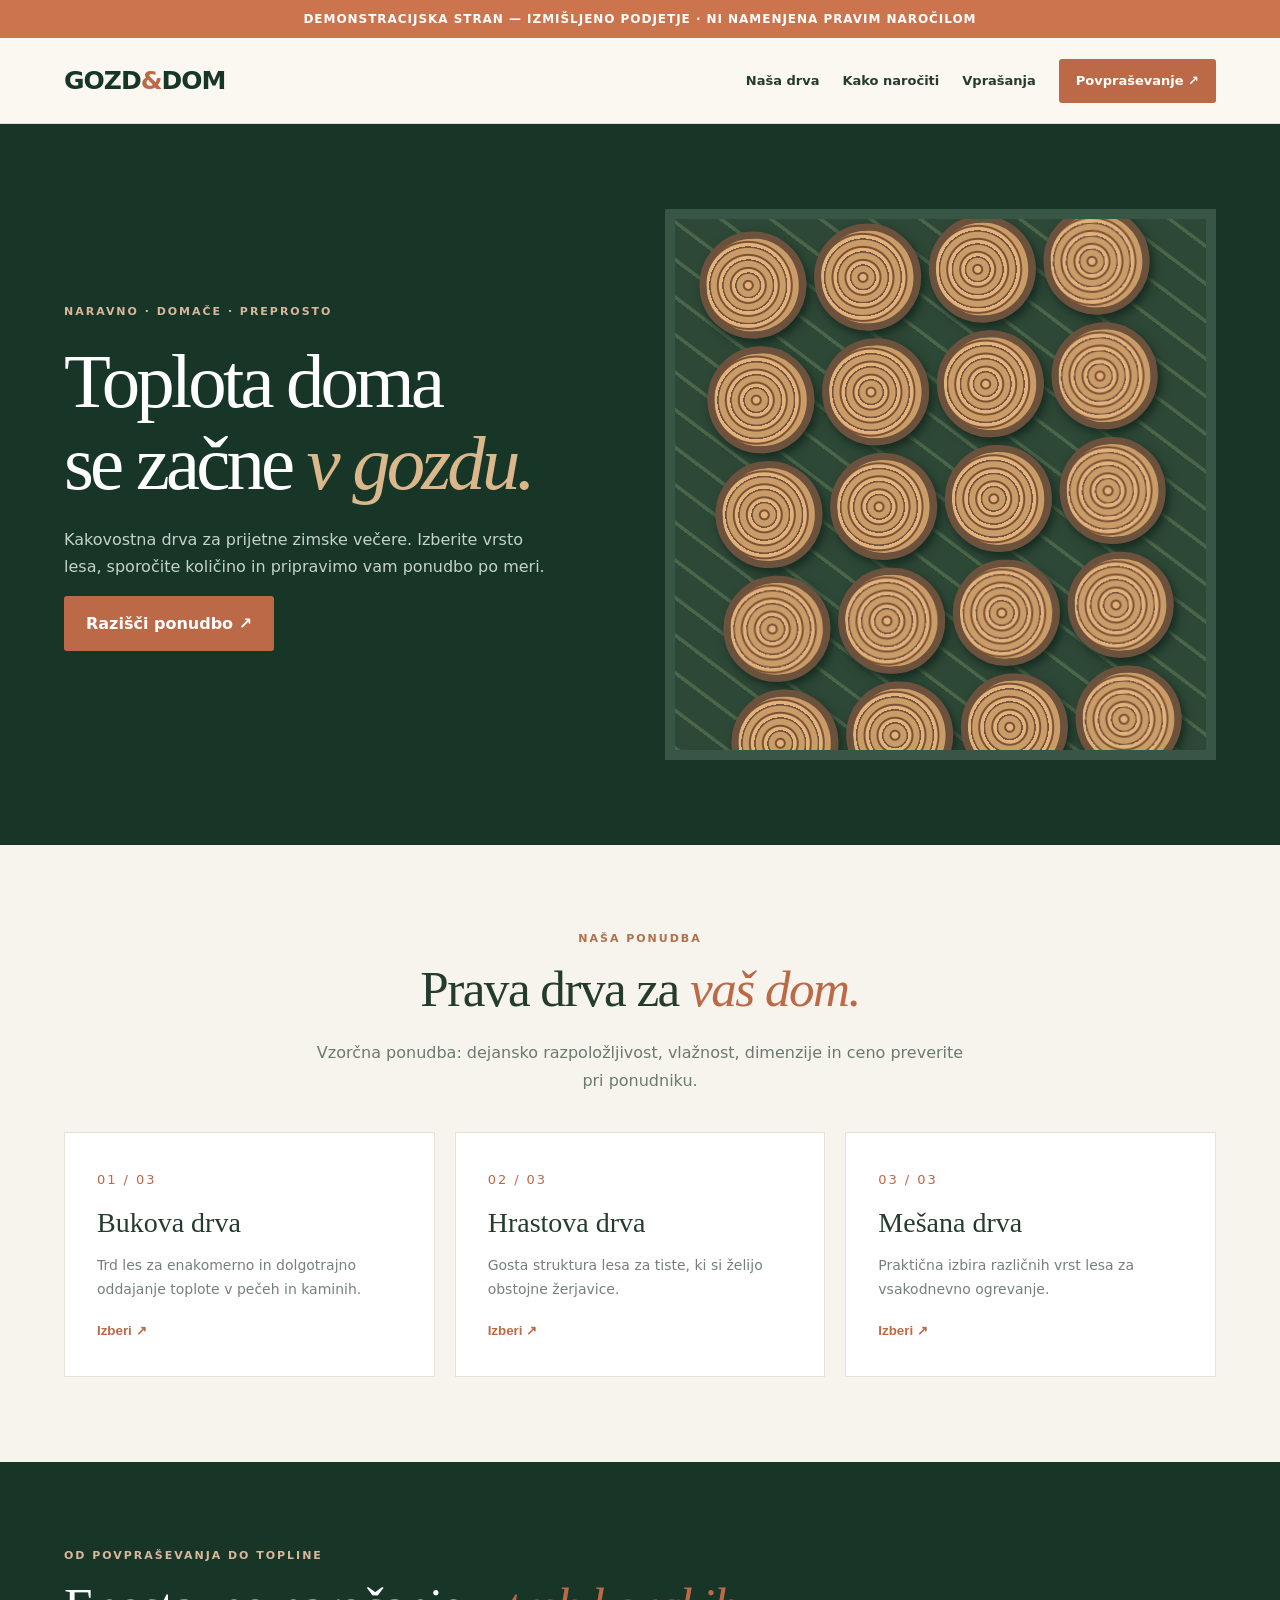
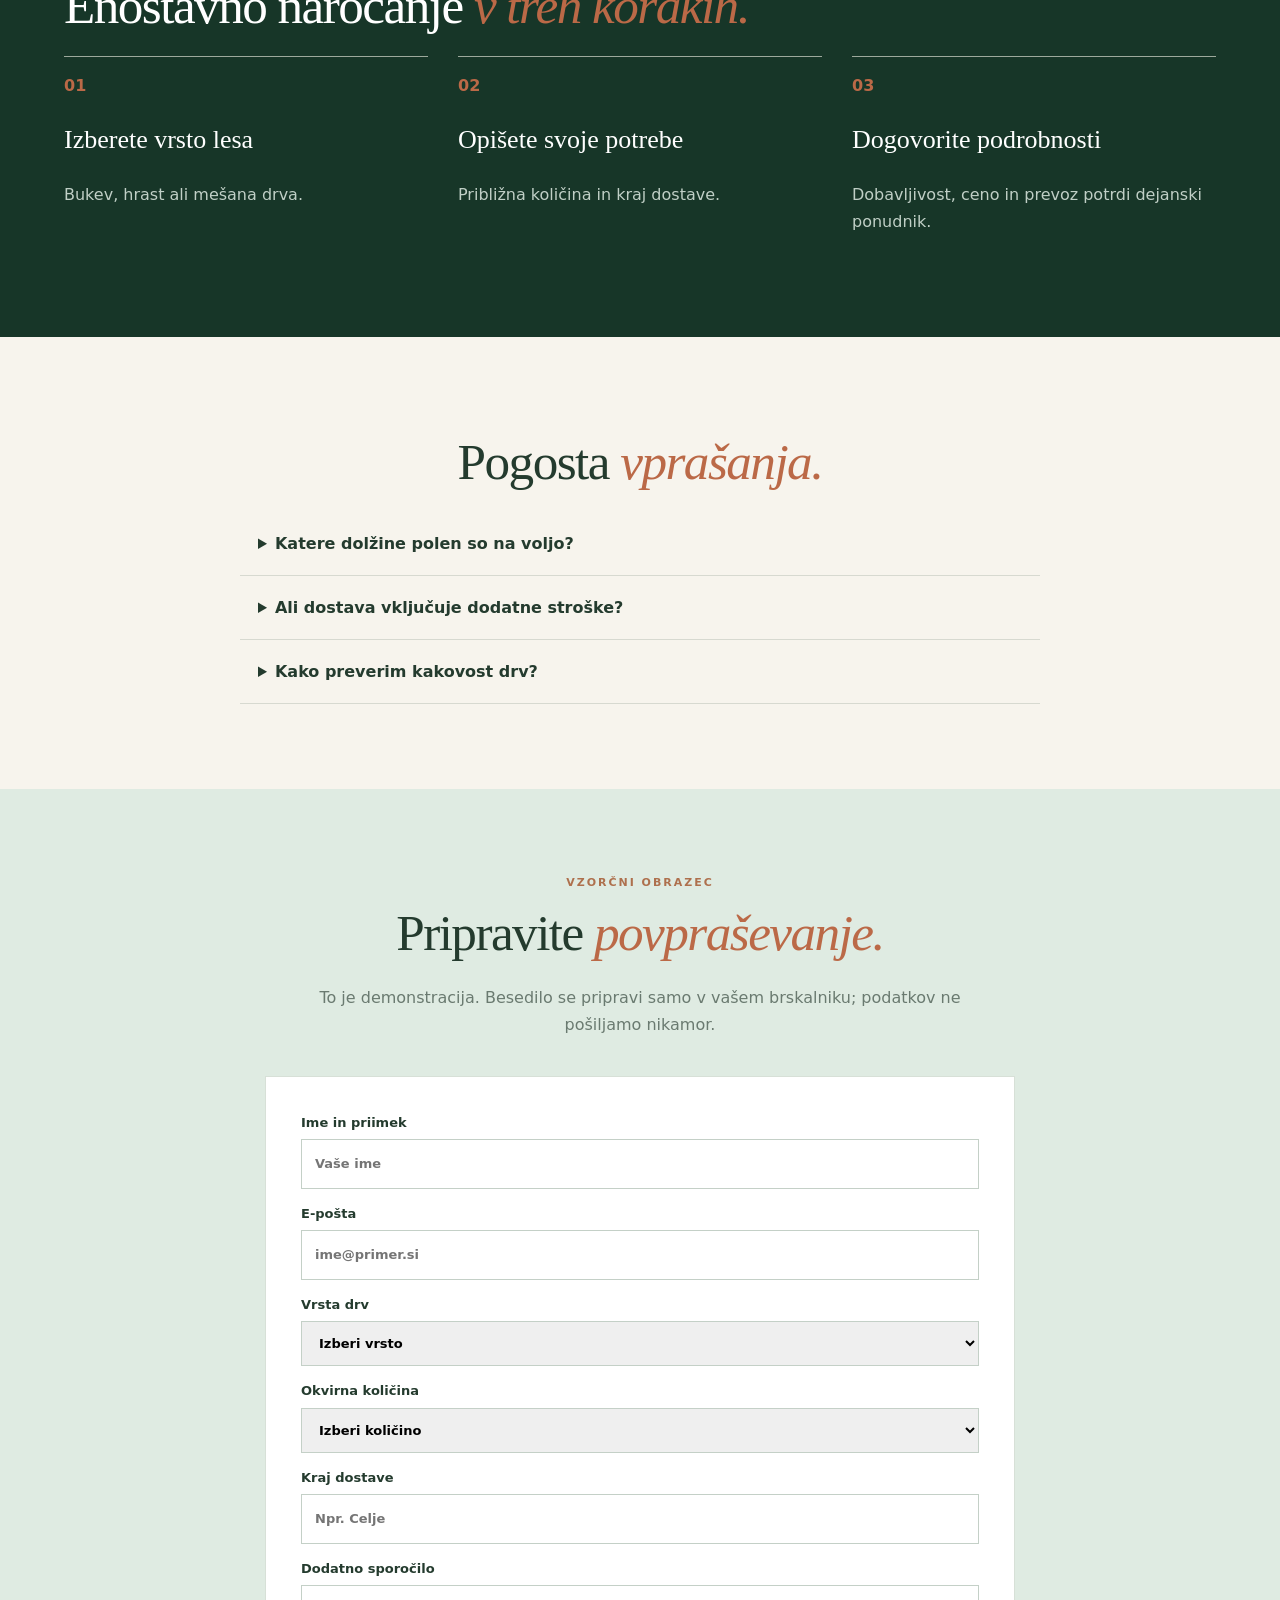
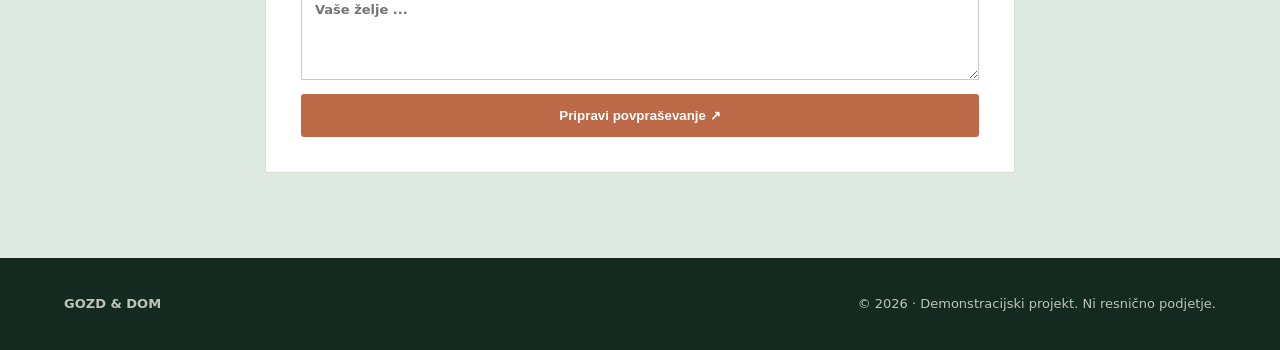
==== index.html @ f3564817 "Add deployed Gozd & Dom demo page" ====
<!doctype html><html lang="sl"><head><meta charset="utf-8"><meta name="viewport" content="width=device-width,initial-scale=1"><meta name="robots" content="noindex,nofollow"><title>Gozd & Dom — DEMO prodaja drv</title><style>
:root{--green:#173628;--cream:#f7f4ed;--rust:#bb6947}*{box-sizing:border-box}html{scroll-behavior:smooth}body{margin:0;font:16px/1.7 system-ui,sans-serif;color:#243b2e;background:var(--cream)}.container{max-width:1200px;margin:auto;padding:0 24px}.notice{background:#cc744e;color:white;text-align:center;font-size:12px;font-weight:700;letter-spacing:.08em;padding:9px}header{background:#faf8f1;position:sticky;top:0;z-index:2;border-bottom:1px solid #ddd}header .container{display:flex;align-items:center;justify-content:space-between;gap:15px;min-height:85px}.logo{font-size:25px;font-weight:900;letter-spacing:-1px;color:var(--green)}.logo span{color:var(--rust)}nav{display:flex;gap:23px;align-items:center;flex-wrap:wrap}a{color:inherit;text-decoration:none}nav a{font-size:13px;font-weight:650}.cta,.button{display:inline-block;background:var(--rust);color:white;padding:14px 22px;border-radius:3px;font-weight:700;border:0;cursor:pointer}nav .cta{padding:11px 17px}.hero{background:var(--green);color:white;padding:85px 0}.hero .container{display:grid;grid-template-columns:1fr 1fr;align-items:center;gap:50px}.eyebrow{font-weight:800;letter-spacing:.18em;font-size:11px;color:#d8b79a}.hero h1{font:500 clamp(48px,6vw,83px)/1.07 Georgia,serif;letter-spacing:-.05em;margin:20px 0}.hero h1 em{color:#dbb88c}.hero p{color:#c5d2c9;max-width:490px}.hero-art{aspect-ratio:1;overflow:hidden;border:10px solid #385645;display:grid;place-items:center;background:repeating-linear-gradient(37deg,#4b654a 0px,#4b654a 3px,#2e4837 4px,#2e4837 30px)}.logart{width:85%;display:grid;grid-template-columns:repeat(4,1fr);gap:8px;transform:rotate(-4deg)}.logart i{display:block;aspect-ratio:1;border-radius:50%;background:repeating-radial-gradient(circle at 45% 50%,#e2b27c 0 3px,#7c5134 4px 5px,#ca9c68 6px 11px,#74513c 12px 13px);border:7px solid #6c513c;box-shadow:3px 5px 10px #152a20}section{padding:85px 0}.center{text-align:center}h2{font:500 clamp(36px,4vw,57px)/1.18 Georgia,serif;letter-spacing:-.03em;margin:10px 0 20px}h2 em{color:var(--rust)}.lead{max-width:650px;color:#6a7a70;margin:0 auto 38px}.cards{display:grid;grid-template-columns:repeat(3,1fr);gap:20px}.card{background:#fff;border:1px solid #e7e1d6;padding:32px;min-height:245px}.card .num{color:var(--rust);letter-spacing:.15em;font-size:13px}.card h3{font:500 28px Georgia,serif;margin:15px 0}.card p{color:#758178;font-size:14px}.card button{background:none;border:0;padding:0;color:var(--rust);cursor:pointer;font-weight:800}.green{background:var(--green);color:#fff}.green p{color:#c0cfc6}.how{display:grid;grid-template-columns:repeat(3,1fr);gap:30px}.how article{border-top:1px solid #9da99c;padding-top:15px}.how strong{color:var(--rust)}.how h3{font:500 26px Georgia,serif}.faq details{max-width:800px;margin:0 auto;border-bottom:1px solid #d7d9d0;padding:18px}.faq summary{cursor:pointer;font-weight:700}.contact{background:#dfebe2}.form{max-width:750px;margin:30px auto 0;background:white;padding:35px;border:1px solid #d7e0d7;display:grid;gap:14px}.form label{font-weight:700;font-size:13px}.form input,.form select,.form textarea{width:100%;display:block;margin-top:5px;padding:13px;border:1px solid #c4d0c7;font:inherit}.form textarea{min-height:95px}#result{display:none;border:1px solid #b4c7b8;background:#edf6ee;padding:16px;white-space:pre-wrap;overflow-wrap:anywhere}footer{background:#14291f;color:#bac6bb;padding:35px 0;font-size:13px}.foot{display:flex;justify-content:space-between;gap:20px;flex-wrap:wrap}button:hover,.button:hover,.cta:hover{filter:brightness(1.1)}@media(max-width:850px){.hero .container{grid-template-columns:1fr}.hero-art{max-height:380px}.cards,.how{grid-template-columns:1fr}header .container{align-items:flex-start;flex-direction:column;padding-top:15px;padding-bottom:15px}nav{gap:12px}.hero{padding:55px 0}section{padding:60px 0}}
</style></head><body><div class="notice">DEMONSTRACIJSKA STRAN — IZMIŠLJENO PODJETJE · NI NAMENJENA PRAVIM NAROČILOM</div><header><div class="container"><a class="logo" href="#">GOZD<span>&</span>DOM</a><nav aria-label="Navigacija"><a href="#ponudba">Naša drva</a><a href="#kako">Kako naročiti</a><a href="#vprasanja">Vprašanja</a><a class="cta" href="#kontakt">Povpraševanje ↗</a></nav></div></header><main><div class="hero"><div class="container"><div><div class="eyebrow">NARAVNO · DOMAČE · PREPROSTO</div><h1>Toplota doma<br>se začne <em>v gozdu.</em></h1><p>Kakovostna drva za prijetne zimske večere. Izberite vrsto lesa, sporočite količino in pripravimo vam ponudbo po meri.</p><p><a class="button" href="#ponudba">Razišči ponudbo ↗</a></p></div><div class="hero-art" role="img" aria-label="Umetniška ilustracija zloženih drv"><div class="logart"><i></i><i></i><i></i><i></i><i></i><i></i><i></i><i></i><i></i><i></i><i></i><i></i><i></i><i></i><i></i><i></i><i></i><i></i><i></i><i></i></div></div></div></div><section id="ponudba"><div class="container"><div class="center"><div class="eyebrow" style="color:#ae704d">NAŠA PONUDBA</div><h2>Prava drva za <em>vaš dom.</em></h2><p class="lead">Vzorčna ponudba: dejansko razpoložljivost, vlažnost, dimenzije in ceno preverite pri ponudniku.</p></div><div class="cards"><article class="card"><span class="num">01 / 03</span><h3>Bukova drva</h3><p>Trd les za enakomerno in dolgotrajno oddajanje toplote v pečeh in kaminih.</p><button data-product="Bukova drva">Izberi ↗</button></article><article class="card"><span class="num">02 / 03</span><h3>Hrastova drva</h3><p>Gosta struktura lesa za tiste, ki si želijo obstojne žerjavice.</p><button data-product="Hrastova drva">Izberi ↗</button></article><article class="card"><span class="num">03 / 03</span><h3>Mešana drva</h3><p>Praktična izbira različnih vrst lesa za vsakodnevno ogrevanje.</p><button data-product="Mešana drva">Izberi ↗</button></article></div></div></section><section class="green" id="kako"><div class="container"><div class="eyebrow">OD POVPRAŠEVANJA DO TOPLINE</div><h2>Enostavno naročanje <em>v treh korakih.</em></h2><div class="how"><article><strong>01</strong><h3>Izberete vrsto lesa</h3><p>Bukev, hrast ali mešana drva.</p></article><article><strong>02</strong><h3>Opišete svoje potrebe</h3><p>Približna količina in kraj dostave.</p></article><article><strong>03</strong><h3>Dogovorite podrobnosti</h3><p>Dobavljivost, ceno in prevoz potrdi dejanski ponudnik.</p></article></div></div></section><section id="vprasanja" class="faq"><div class="container"><div class="center"><h2>Pogosta <em>vprašanja.</em></h2></div><details><summary>Katere dolžine polen so na voljo?</summary><p>Pri resničnem ponudniku preverite razpoložljive dolžine, na primer 25, 33 ali 50 cm.</p></details><details><summary>Ali dostava vključuje dodatne stroške?</summary><p>To je odvisno od lokacije in količine. V dejanski ponudbi morajo biti stroški jasno navedeni.</p></details><details><summary>Kako preverim kakovost drv?</summary><p>Preverite drevesno vrsto, vlažnost, dolžino in način obračuna količine.</p></details></div></section><section class="contact" id="kontakt"><div class="container"><div class="center"><div class="eyebrow" style="color:#ae704d">VZORČNI OBRAZEC</div><h2>Pripravite <em>povpraševanje.</em></h2><p class="lead">To je demonstracija. Besedilo se pripravi samo v vašem brskalniku; podatkov ne pošiljamo nikamor.</p></div><form class="form" id="quote"><label>Ime in priimek<input name="ime" required minlength="2" placeholder="Vaše ime"></label><label>E-pošta<input name="email" type="email" required placeholder="ime@primer.si"></label><label>Vrsta drv<select name="drva" required id="kind"><option value="">Izberi vrsto</option><option>Bukova drva</option><option>Hrastova drva</option><option>Mešana drva</option></select></label><label>Okvirna količina<select name="kolicina" required><option value="">Izberi količino</option><option>1–3 prm</option><option>4–6 prm</option><option>7–10 prm</option><option>Več kot 10 prm</option></select></label><label>Kraj dostave<input name="kraj" required placeholder="Npr. Celje"></label><label>Dodatno sporočilo<textarea name="sporocilo" placeholder="Vaše želje ..."></textarea></label><button class="button" type="submit">Pripravi povpraševanje ↗</button><div id="result" aria-live="polite"></div></form></div></section></main><footer><div class="container foot"><b>GOZD & DOM</b><span>© 2026 · Demonstracijski projekt. Ni resnično podjetje.</span></div></footer><script>document.querySelectorAll("[data-product]").forEach(b=>b.onclick=()=>{document.querySelector("#kind").value=b.dataset.product;document.querySelector("#kontakt").scrollIntoView({behavior:"smooth"})});document.querySelector("#quote").onsubmit=e=>{e.preventDefault();const d=new FormData(e.target),t=["DEMO povpraševanje","Ime: "+d.get("ime"),"E-pošta: "+d.get("email"),"Vrsta: "+d.get("drva"),"Količina: "+d.get("kolicina"),"Kraj: "+d.get("kraj"),"Opomba: "+d.get("sporocilo"),"To sporočilo NI bilo poslano."].join("\n");const x=document.querySelector("#result");x.style.display="block";x.textContent=t;};</script></body></html>
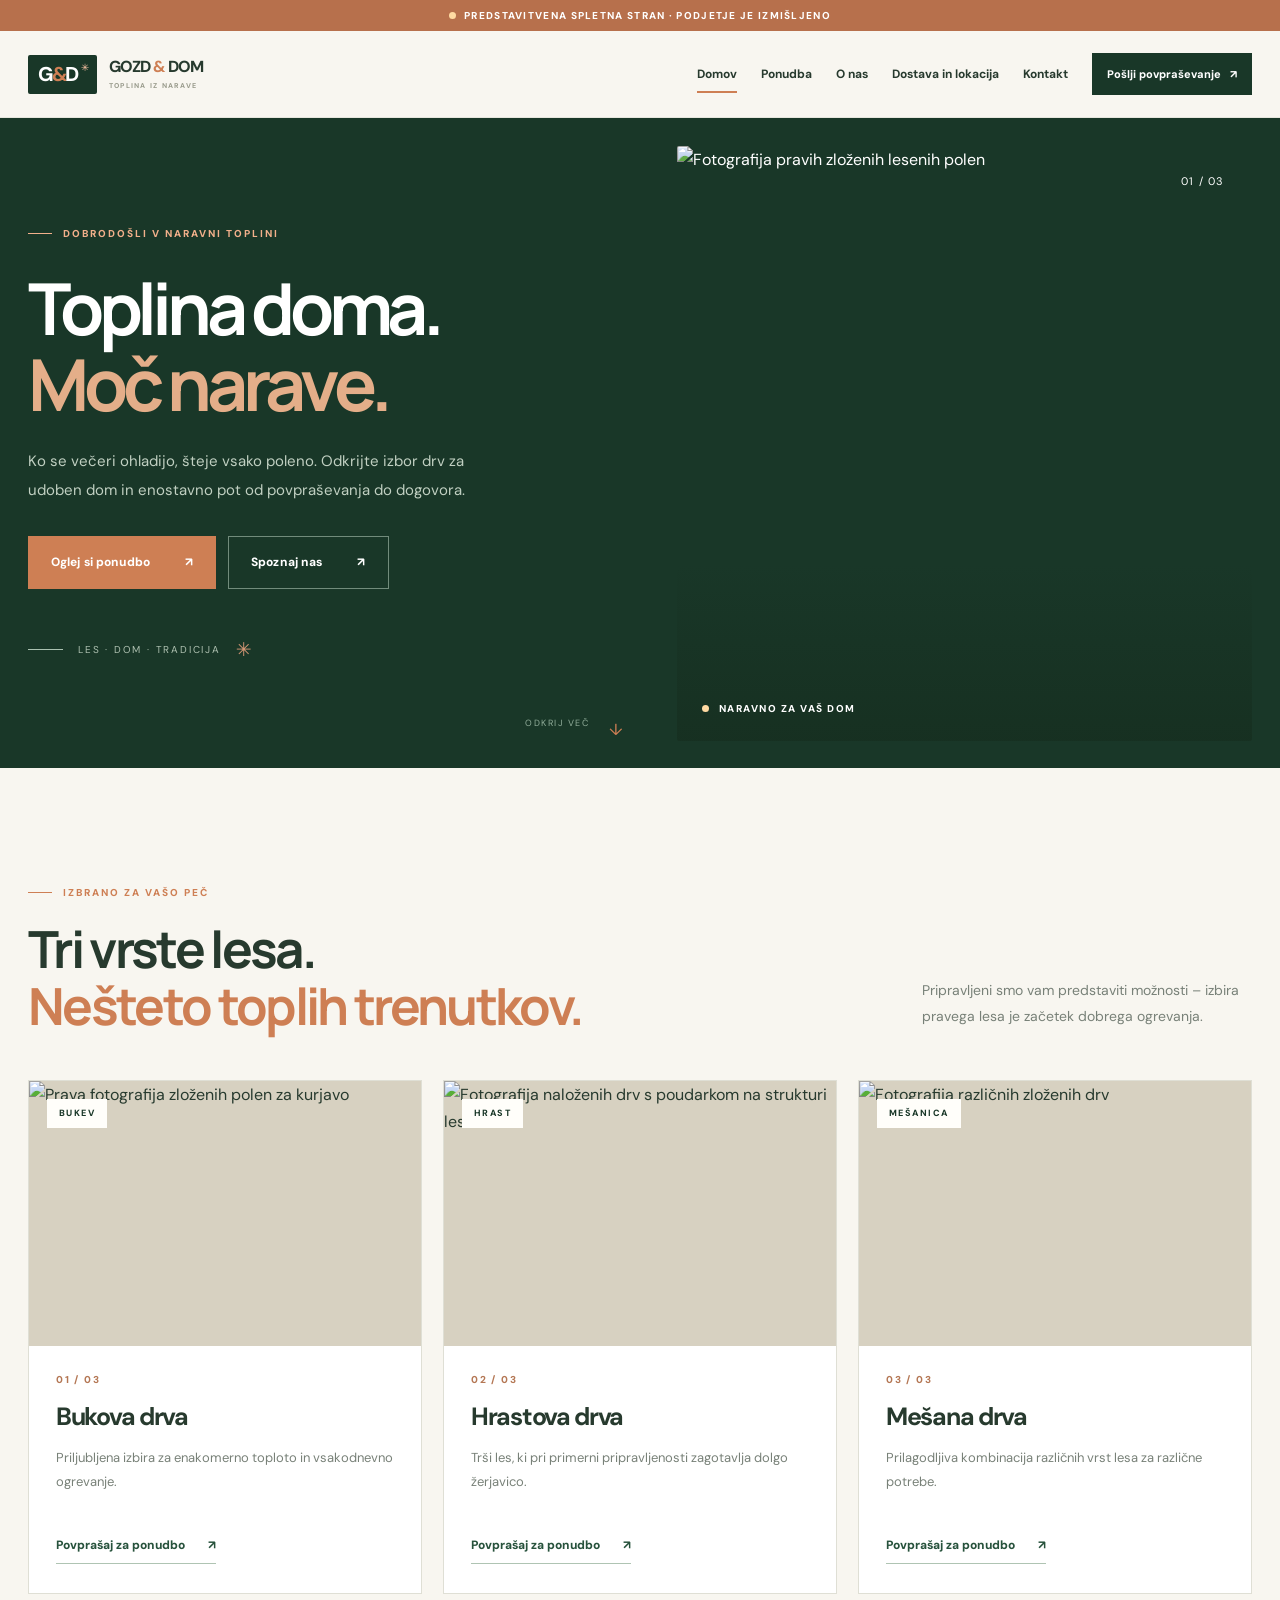
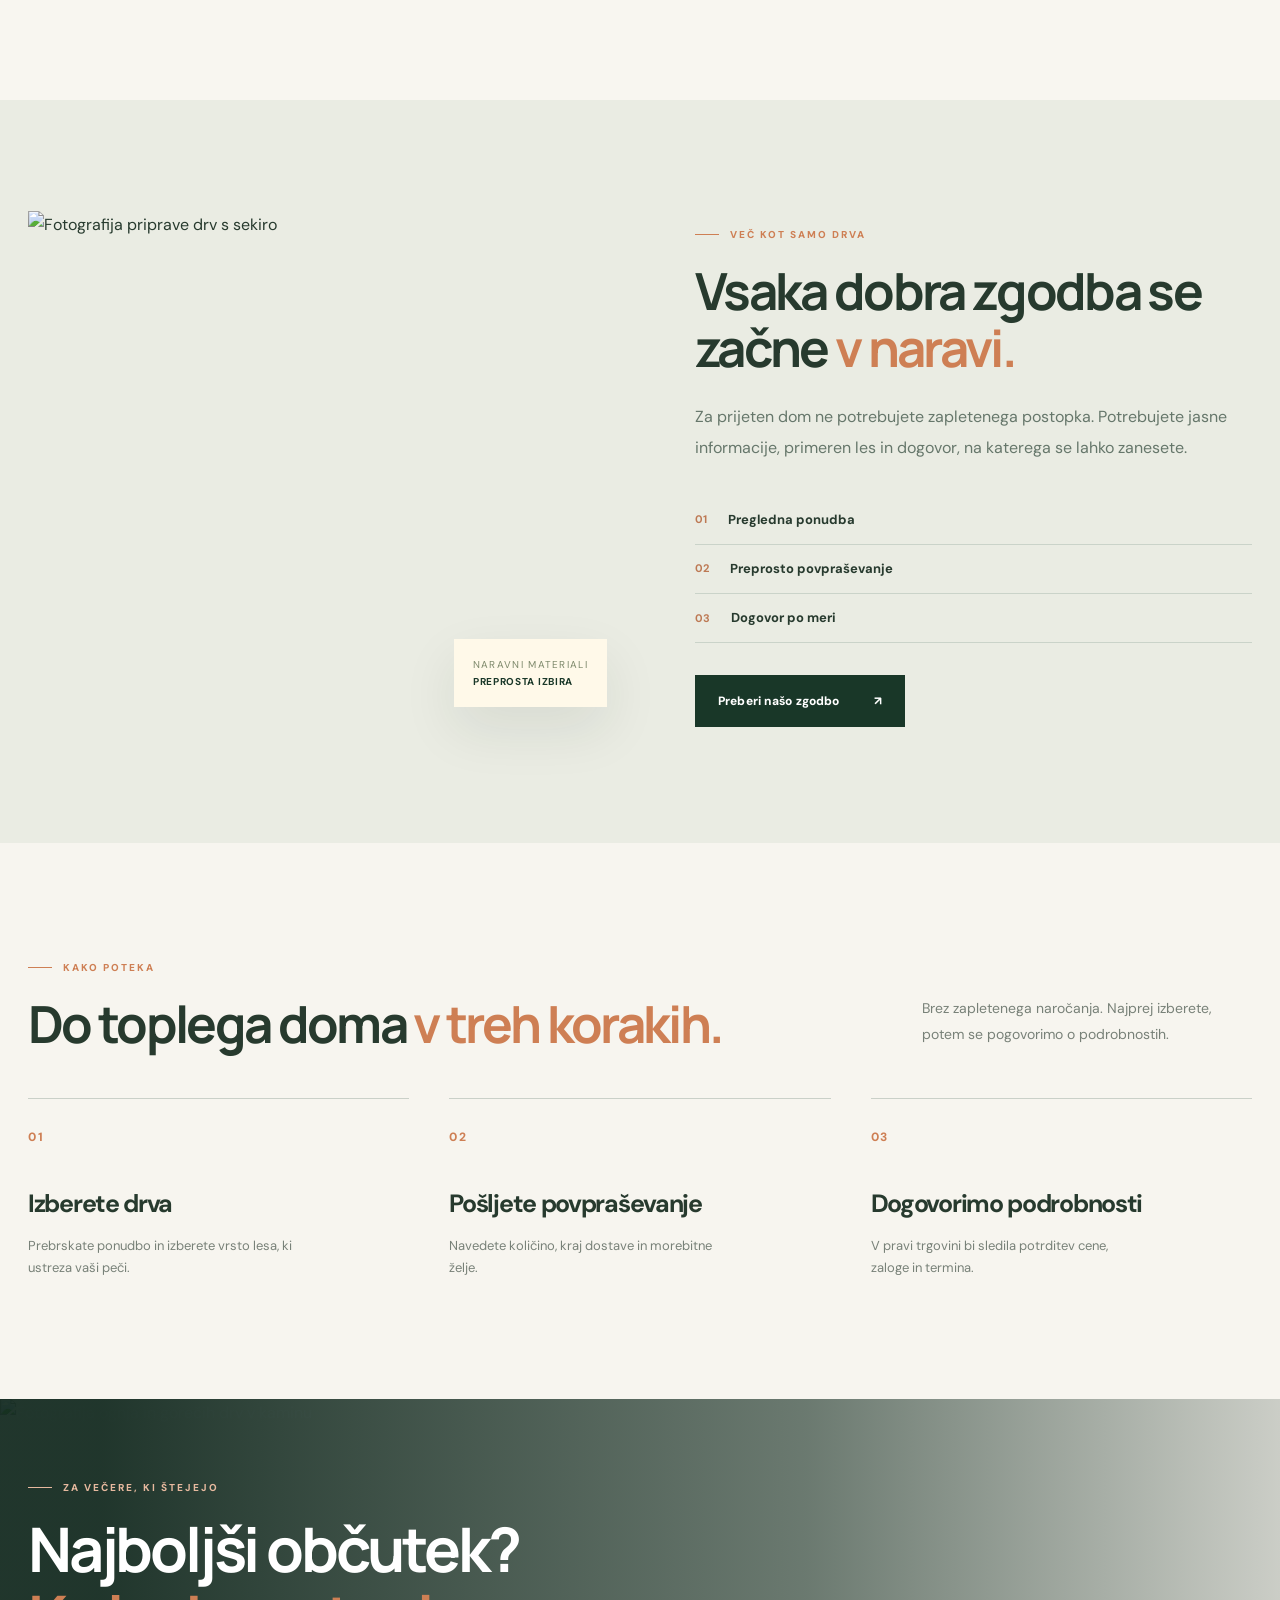
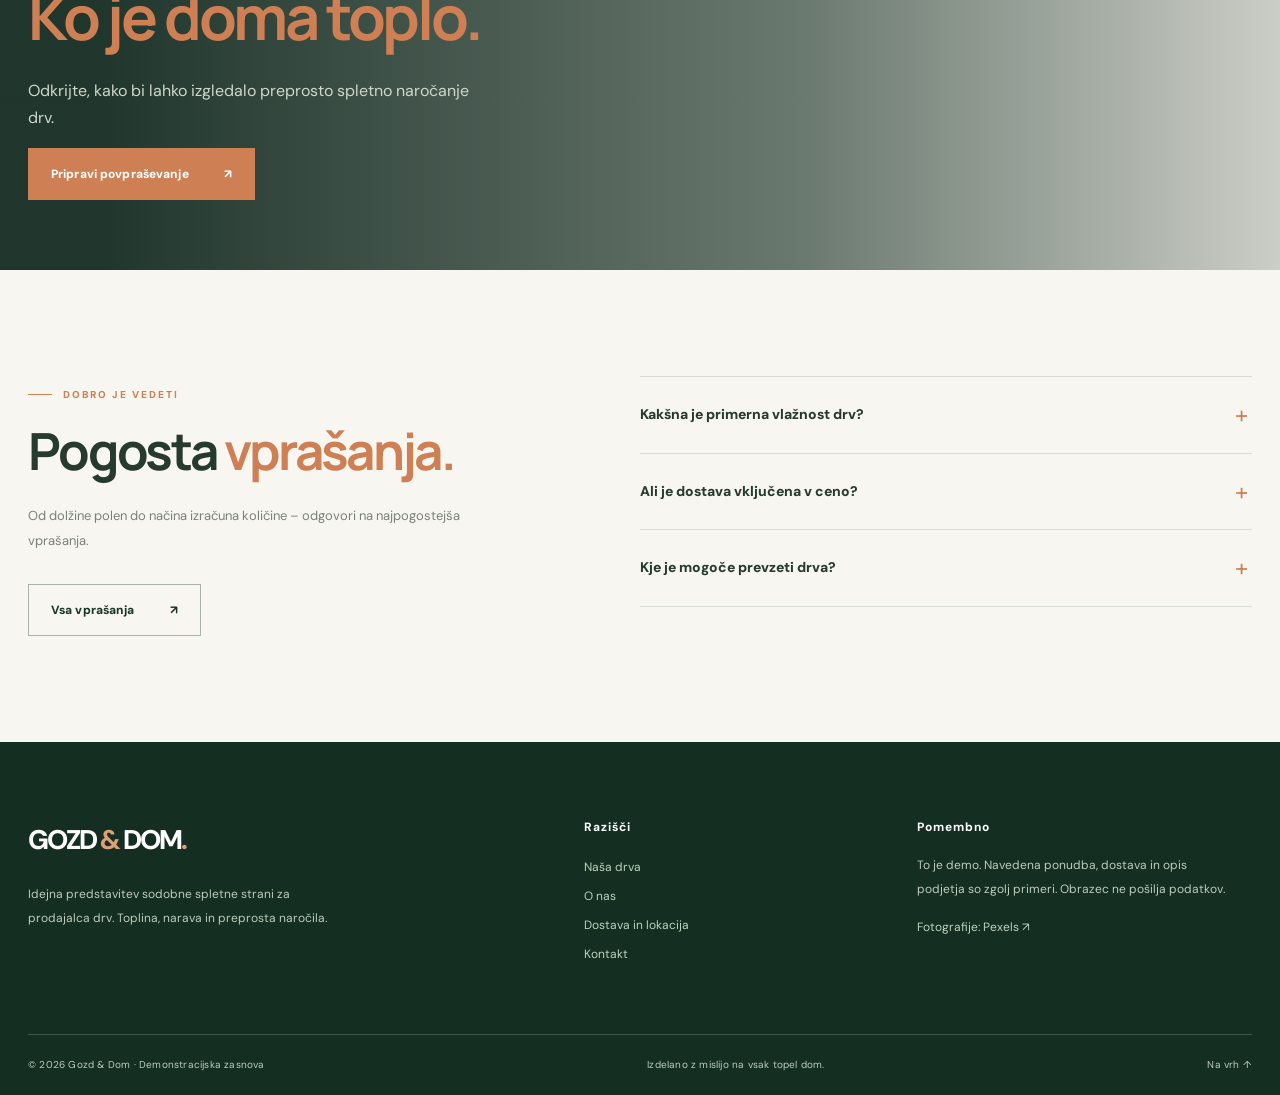
==== commit 8b403f7a: "Redesign demo with real photos, 5 pages and subtle animations" ====
--- a/index.html
+++ b/index.html
@@ -1,3 +1,6 @@
-<!doctype html><html lang="sl"><head><meta charset="utf-8"><meta name="viewport" content="width=device-width,initial-scale=1"><meta name="robots" content="noindex,nofollow"><title>Gozd & Dom — DEMO prodaja drv</title><style>
-:root{--green:#173628;--cream:#f7f4ed;--rust:#bb6947}*{box-sizing:border-box}html{scroll-behavior:smooth}body{margin:0;font:16px/1.7 system-ui,sans-serif;color:#243b2e;background:var(--cream)}.container{max-width:1200px;margin:auto;padding:0 24px}.notice{background:#cc744e;color:white;text-align:center;font-size:12px;font-weight:700;letter-spacing:.08em;padding:9px}header{background:#faf8f1;position:sticky;top:0;z-index:2;border-bottom:1px solid #ddd}header .container{display:flex;align-items:center;justify-content:space-between;gap:15px;min-height:85px}.logo{font-size:25px;font-weight:900;letter-spacing:-1px;color:var(--green)}.logo span{color:var(--rust)}nav{display:flex;gap:23px;align-items:center;flex-wrap:wrap}a{color:inherit;text-decoration:none}nav a{font-size:13px;font-weight:650}.cta,.button{display:inline-block;background:var(--rust);color:white;padding:14px 22px;border-radius:3px;font-weight:700;border:0;cursor:pointer}nav .cta{padding:11px 17px}.hero{background:var(--green);color:white;padding:85px 0}.hero .container{display:grid;grid-template-columns:1fr 1fr;align-items:center;gap:50px}.eyebrow{font-weight:800;letter-spacing:.18em;font-size:11px;color:#d8b79a}.hero h1{font:500 clamp(48px,6vw,83px)/1.07 Georgia,serif;letter-spacing:-.05em;margin:20px 0}.hero h1 em{color:#dbb88c}.hero p{color:#c5d2c9;max-width:490px}.hero-art{aspect-ratio:1;overflow:hidden;border:10px solid #385645;display:grid;place-items:center;background:repeating-linear-gradient(37deg,#4b654a 0px,#4b654a 3px,#2e4837 4px,#2e4837 30px)}.logart{width:85%;display:grid;grid-template-columns:repeat(4,1fr);gap:8px;transform:rotate(-4deg)}.logart i{display:block;aspect-ratio:1;border-radius:50%;background:repeating-radial-gradient(circle at 45% 50%,#e2b27c 0 3px,#7c5134 4px 5px,#ca9c68 6px 11px,#74513c 12px 13px);border:7px solid #6c513c;box-shadow:3px 5px 10px #152a20}section{padding:85px 0}.center{text-align:center}h2{font:500 clamp(36px,4vw,57px)/1.18 Georgia,serif;letter-spacing:-.03em;margin:10px 0 20px}h2 em{color:var(--rust)}.lead{max-width:650px;color:#6a7a70;margin:0 auto 38px}.cards{display:grid;grid-template-columns:repeat(3,1fr);gap:20px}.card{background:#fff;border:1px solid #e7e1d6;padding:32px;min-height:245px}.card .num{color:var(--rust);letter-spacing:.15em;font-size:13px}.card h3{font:500 28px Georgia,serif;margin:15px 0}.card p{color:#758178;font-size:14px}.card button{background:none;border:0;padding:0;color:var(--rust);cursor:pointer;font-weight:800}.green{background:var(--green);color:#fff}.green p{color:#c0cfc6}.how{display:grid;grid-template-columns:repeat(3,1fr);gap:30px}.how article{border-top:1px solid #9da99c;padding-top:15px}.how strong{color:var(--rust)}.how h3{font:500 26px Georgia,serif}.faq details{max-width:800px;margin:0 auto;border-bottom:1px solid #d7d9d0;padding:18px}.faq summary{cursor:pointer;font-weight:700}.contact{background:#dfebe2}.form{max-width:750px;margin:30px auto 0;background:white;padding:35px;border:1px solid #d7e0d7;display:grid;gap:14px}.form label{font-weight:700;font-size:13px}.form input,.form select,.form textarea{width:100%;display:block;margin-top:5px;padding:13px;border:1px solid #c4d0c7;font:inherit}.form textarea{min-height:95px}#result{display:none;border:1px solid #b4c7b8;background:#edf6ee;padding:16px;white-space:pre-wrap;overflow-wrap:anywhere}footer{background:#14291f;color:#bac6bb;padding:35px 0;font-size:13px}.foot{display:flex;justify-content:space-between;gap:20px;flex-wrap:wrap}button:hover,.button:hover,.cta:hover{filter:brightness(1.1)}@media(max-width:850px){.hero .container{grid-template-columns:1fr}.hero-art{max-height:380px}.cards,.how{grid-template-columns:1fr}header .container{align-items:flex-start;flex-direction:column;padding-top:15px;padding-bottom:15px}nav{gap:12px}.hero{padding:55px 0}section{padding:60px 0}}
-</style></head><body><div class="notice">DEMONSTRACIJSKA STRAN — IZMIŠLJENO PODJETJE · NI NAMENJENA PRAVIM NAROČILOM</div><header><div class="container"><a class="logo" href="#">GOZD<span>&</span>DOM</a><nav aria-label="Navigacija"><a href="#ponudba">Naša drva</a><a href="#kako">Kako naročiti</a><a href="#vprasanja">Vprašanja</a><a class="cta" href="#kontakt">Povpraševanje ↗</a></nav></div></header><main><div class="hero"><div class="container"><div><div class="eyebrow">NARAVNO · DOMAČE · PREPROSTO</div><h1>Toplota doma<br>se začne <em>v gozdu.</em></h1><p>Kakovostna drva za prijetne zimske večere. Izberite vrsto lesa, sporočite količino in pripravimo vam ponudbo po meri.</p><p><a class="button" href="#ponudba">Razišči ponudbo ↗</a></p></div><div class="hero-art" role="img" aria-label="Umetniška ilustracija zloženih drv"><div class="logart"><i></i><i></i><i></i><i></i><i></i><i></i><i></i><i></i><i></i><i></i><i></i><i></i><i></i><i></i><i></i><i></i><i></i><i></i><i></i><i></i></div></div></div></div><section id="ponudba"><div class="container"><div class="center"><div class="eyebrow" style="color:#ae704d">NAŠA PONUDBA</div><h2>Prava drva za <em>vaš dom.</em></h2><p class="lead">Vzorčna ponudba: dejansko razpoložljivost, vlažnost, dimenzije in ceno preverite pri ponudniku.</p></div><div class="cards"><article class="card"><span class="num">01 / 03</span><h3>Bukova drva</h3><p>Trd les za enakomerno in dolgotrajno oddajanje toplote v pečeh in kaminih.</p><button data-product="Bukova drva">Izberi ↗</button></article><article class="card"><span class="num">02 / 03</span><h3>Hrastova drva</h3><p>Gosta struktura lesa za tiste, ki si želijo obstojne žerjavice.</p><button data-product="Hrastova drva">Izberi ↗</button></article><article class="card"><span class="num">03 / 03</span><h3>Mešana drva</h3><p>Praktična izbira različnih vrst lesa za vsakodnevno ogrevanje.</p><button data-product="Mešana drva">Izberi ↗</button></article></div></div></section><section class="green" id="kako"><div class="container"><div class="eyebrow">OD POVPRAŠEVANJA DO TOPLINE</div><h2>Enostavno naročanje <em>v treh korakih.</em></h2><div class="how"><article><strong>01</strong><h3>Izberete vrsto lesa</h3><p>Bukev, hrast ali mešana drva.</p></article><article><strong>02</strong><h3>Opišete svoje potrebe</h3><p>Približna količina in kraj dostave.</p></article><article><strong>03</strong><h3>Dogovorite podrobnosti</h3><p>Dobavljivost, ceno in prevoz potrdi dejanski ponudnik.</p></article></div></div></section><section id="vprasanja" class="faq"><div class="container"><div class="center"><h2>Pogosta <em>vprašanja.</em></h2></div><details><summary>Katere dolžine polen so na voljo?</summary><p>Pri resničnem ponudniku preverite razpoložljive dolžine, na primer 25, 33 ali 50 cm.</p></details><details><summary>Ali dostava vključuje dodatne stroške?</summary><p>To je odvisno od lokacije in količine. V dejanski ponudbi morajo biti stroški jasno navedeni.</p></details><details><summary>Kako preverim kakovost drv?</summary><p>Preverite drevesno vrsto, vlažnost, dolžino in način obračuna količine.</p></details></div></section><section class="contact" id="kontakt"><div class="container"><div class="center"><div class="eyebrow" style="color:#ae704d">VZORČNI OBRAZEC</div><h2>Pripravite <em>povpraševanje.</em></h2><p class="lead">To je demonstracija. Besedilo se pripravi samo v vašem brskalniku; podatkov ne pošiljamo nikamor.</p></div><form class="form" id="quote"><label>Ime in priimek<input name="ime" required minlength="2" placeholder="Vaše ime"></label><label>E-pošta<input name="email" type="email" required placeholder="ime@primer.si"></label><label>Vrsta drv<select name="drva" required id="kind"><option value="">Izberi vrsto</option><option>Bukova drva</option><option>Hrastova drva</option><option>Mešana drva</option></select></label><label>Okvirna količina<select name="kolicina" required><option value="">Izberi količino</option><option>1–3 prm</option><option>4–6 prm</option><option>7–10 prm</option><option>Več kot 10 prm</option></select></label><label>Kraj dostave<input name="kraj" required placeholder="Npr. Celje"></label><label>Dodatno sporočilo<textarea name="sporocilo" placeholder="Vaše želje ..."></textarea></label><button class="button" type="submit">Pripravi povpraševanje ↗</button><div id="result" aria-live="polite"></div></form></div></section></main><footer><div class="container foot"><b>GOZD & DOM</b><span>© 2026 · Demonstracijski projekt. Ni resnično podjetje.</span></div></footer><script>document.querySelectorAll("[data-product]").forEach(b=>b.onclick=()=>{document.querySelector("#kind").value=b.dataset.product;document.querySelector("#kontakt").scrollIntoView({behavior:"smooth"})});document.querySelector("#quote").onsubmit=e=>{e.preventDefault();const d=new FormData(e.target),t=["DEMO povpraševanje","Ime: "+d.get("ime"),"E-pošta: "+d.get("email"),"Vrsta: "+d.get("drva"),"Količina: "+d.get("kolicina"),"Kraj: "+d.get("kraj"),"Opomba: "+d.get("sporocilo"),"To sporočilo NI bilo poslano."].join("\n");const x=document.querySelector("#result");x.style.display="block";x.textContent=t;};</script></body></html>+<!doctype html><html lang="sl"><head><meta charset="utf-8"><meta name="viewport" content="width=device-width,initial-scale=1"><meta name="robots" content="noindex,nofollow"><meta name="description" content="Demonstracijska spletna stran Gozd & Dom z resničnimi fotografijami drv."><meta name="theme-color" content="#173d2b"><title>Domov | Gozd & Dom – DEMO</title><link rel="preconnect" href="https://images.pexels.com"><link rel="preconnect" href="https://fonts.googleapis.com"><link rel="preconnect" href="https://fonts.gstatic.com" crossorigin><link href="https://fonts.googleapis.com/css2?family=DM+Sans:wght@400;500;600;700;800&family=Manrope:wght@400;500;600;700;800&display=swap" rel="stylesheet"><link rel="stylesheet" href="styles.css"><script src="script.js" defer></script></head><body><a class="skip" href="#main">Preskoči na vsebino</a><div class="demo-ribbon"><span class="demo-dot"></span> PREDSTAVITVENA SPLETNA STRAN · PODJETJE JE IZMIŠLJENO</div><header class="site-header" id="top"><div class="container nav-wrap"><a class="brand" href="index.html" aria-label="Gozd in Dom, domov"><span class="brand-mark">G<span class="brand-amp">&</span>D<span class="brand-star">✳</span></span><span class="brand-name">GOZD <span>&</span> DOM<small>TOPLINA IZ NARAVE</small></span></a><nav class="nav" id="main-nav" aria-label="Glavna navigacija"><a href="index.html" aria-current="page">Domov</a><a href="ponudba.html" >Ponudba</a><a href="o-nas.html" >O nas</a><a href="dostava.html" >Dostava in lokacija</a><a href="kontakt.html" >Kontakt</a></nav><a class="header-cta" href="kontakt.html">Pošlji povpraševanje <span aria-hidden="true">↗</span></a><button class="menu-toggle" type="button" aria-controls="main-nav" aria-expanded="false" aria-label="Odpri meni"><span></span><span></span><span></span></button></div></header><main id="main"><section class="hero"><div class="container hero-layout"><div class="hero-copy reveal"><span class="eyebrow"><span class="eyebrow-line"></span>DOBRODOŠLI V NARAVNI TOPLINI</span><h1>Toplina doma.<br><em>Moč narave.</em></h1><p>Ko se večeri ohladijo, šteje vsako poleno. Odkrijte izbor drv za udoben dom in enostavno pot od povpraševanja do dogovora.</p><div class="hero-actions"><a class="btn btn-primary" href="ponudba.html">Oglej si ponudbo <span aria-hidden="true">↗</span></a><a class="btn btn-outline" href="o-nas.html">Spoznaj nas <span aria-hidden="true">↗</span></a></div><div class="hero-detail"><span class="hero-detail-rule"></span><span>LES · DOM · TRADICIJA</span><span class="mini-star" aria-hidden="true">✳</span></div></div><div class="hero-visual reveal"><img class="hero-photo" src="https://images.pexels.com/photos/30155541/pexels-photo-30155541.jpeg?auto=compress&amp;cs=tinysrgb&amp;w=1400" alt="Fotografija pravih zloženih lesenih polen" loading="eager" fetchpriority="high" decoding="async"><div class="photo-label"><span class="dot"></span> NARAVNO ZA VAŠ DOM</div><div class="photo-corner" aria-hidden="true">01 / 03</div></div></div><div class="scroll-hint">ODKRIJ VEČ <span>↓</span></div></section>
+<section class="section light-section"><div class="container"><div class="section-head reveal"><div><span class="eyebrow"><span class="eyebrow-line"></span>IZBRANO ZA VAŠO PEČ</span><h2>Tri vrste lesa.<br><em>Nešteto toplih trenutkov.</em></h2></div><p>Pripravljeni smo vam predstaviti možnosti – izbira pravega lesa je začetek dobrega ogrevanja.</p></div><div class="product-grid"><article class="product-card reveal"><div class="product-img"><img class="" src="https://images.pexels.com/photos/7897009/pexels-photo-7897009.jpeg?auto=compress&amp;cs=tinysrgb&amp;w=900" alt="Prava fotografija zloženih polen za kurjavo" loading="lazy"  decoding="async"><span class="image-tag">BUKEV</span></div><div class="product-body"><div class="product-number">01 / 03</div><h3>Bukova drva</h3><p>Priljubljena izbira za enakomerno toploto in vsakodnevno ogrevanje.</p><a class="text-link" href="kontakt.html?vrsta=Bukova%20drva">Povprašaj za ponudbo <span aria-hidden="true">↗</span></a></div></article><article class="product-card reveal"><div class="product-img"><img class="" src="https://images.pexels.com/photos/13373024/pexels-photo-13373024.jpeg?auto=compress&amp;cs=tinysrgb&amp;w=900" alt="Fotografija naloženih drv s poudarkom na strukturi lesa" loading="lazy"  decoding="async"><span class="image-tag">HRAST</span></div><div class="product-body"><div class="product-number">02 / 03</div><h3>Hrastova drva</h3><p>Trši les, ki pri primerni pripravljenosti zagotavlja dolgo žerjavico.</p><a class="text-link" href="kontakt.html?vrsta=Hrastova%20drva">Povprašaj za ponudbo <span aria-hidden="true">↗</span></a></div></article><article class="product-card reveal"><div class="product-img"><img class="" src="https://images.pexels.com/photos/12371116/pexels-photo-12371116.jpeg?auto=compress&amp;cs=tinysrgb&amp;w=900" alt="Fotografija različnih zloženih drv" loading="lazy"  decoding="async"><span class="image-tag">MEŠANICA</span></div><div class="product-body"><div class="product-number">03 / 03</div><h3>Mešana drva</h3><p>Prilagodljiva kombinacija različnih vrst lesa za različne potrebe.</p><a class="text-link" href="kontakt.html?vrsta=Me%C5%A1ana%20drva">Povprašaj za ponudbo <span aria-hidden="true">↗</span></a></div></article></div></div></section>
+<section class="section section-story"><div class="container split-grid"><div class="image-stack reveal"><img class="story-photo" src="https://images.pexels.com/photos/6835308/pexels-photo-6835308.jpeg?auto=compress&amp;cs=tinysrgb&amp;w=1400" alt="Fotografija priprave drv s sekiro" loading="lazy"  decoding="async"><div class="floating-caption">NARAVNI MATERIALI<br><strong>PREPROSTA IZBIRA</strong></div></div><div class="story-copy reveal"><span class="eyebrow"><span class="eyebrow-line"></span>VEČ KOT SAMO DRVA</span><h2>Vsaka dobra zgodba se začne <em>v naravi.</em></h2><p>Za prijeten dom ne potrebujete zapletenega postopka. Potrebujete jasne informacije, primeren les in dogovor, na katerega se lahko zanesete.</p><div class="story-facts"><div><strong>01</strong><span>Pregledna ponudba</span></div><div><strong>02</strong><span>Preprosto povpraševanje</span></div><div><strong>03</strong><span>Dogovor po meri</span></div></div><a class="btn btn-dark" href="o-nas.html">Preberi našo zgodbo <span aria-hidden="true">↗</span></a></div></div></section>
+<section class="section steps-section"><div class="container"><span class="eyebrow"><span class="eyebrow-line"></span>KAKO POTEKA</span><div class="section-head reveal"><h2>Do toplega doma <em>v treh korakih.</em></h2><p>Brez zapletenega naročanja. Najprej izberete, potem se pogovorimo o podrobnostih.</p></div><div class="steps-grid"><div class="step reveal"><span class="step-num">01</span><h3>Izberete drva</h3><p>Prebrskate ponudbo in izberete vrsto lesa, ki ustreza vaši peči.</p></div><div class="step reveal"><span class="step-num">02</span><h3>Pošljete povpraševanje</h3><p>Navedete količino, kraj dostave in morebitne želje.</p></div><div class="step reveal"><span class="step-num">03</span><h3>Dogovorimo podrobnosti</h3><p>V pravi trgovini bi sledila potrditev cene, zaloge in termina.</p></div></div></div></section>
+<section class="warm-banner"><div class="warm-photo"><img class="" src="https://images.pexels.com/photos/1724228/pexels-photo-1724228.jpeg?auto=compress&amp;cs=tinysrgb&amp;w=1300" alt="Fotografija ognja in gorečih drv v kaminu" loading="lazy"  decoding="async"></div><div class="warm-overlay"></div><div class="container warm-content reveal"><span class="eyebrow"><span class="eyebrow-line"></span>ZA VEČERE, KI ŠTEJEJO</span><h2>Najboljši občutek?<br><em>Ko je doma toplo.</em></h2><p>Odkrijte, kako bi lahko izgledalo preprosto spletno naročanje drv.</p><a class="btn btn-primary" href="kontakt.html">Pripravi povpraševanje <span aria-hidden="true">↗</span></a></div></section>
+<section class="section faq-section"><div class="container faq-layout"><div class="reveal"><span class="eyebrow"><span class="eyebrow-line"></span>DOBRO JE VEDETI</span><h2>Pogosta <em>vprašanja.</em></h2><p>Od dolžine polen do načina izračuna količine – odgovori na najpogostejša vprašanja.</p><a class="btn btn-outline" href="ponudba.html#faq">Vsa vprašanja <span aria-hidden="true">↗</span></a></div><div class="faq-list reveal"><details><summary>Kakšna je primerna vlažnost drv?</summary><p>Za učinkovito kurjenje je pomembno ustrezno suh les. Pri dejanskem nakupu preverite izmerjeno vlažnost in način skladiščenja.</p></details><details><summary>Ali je dostava vključena v ceno?</summary><p>V pravem naročilu je cena dostave odvisna od količine in kraja. Ta stran je demonstracija brez dejanskih cen.</p></details><details><summary>Kje je mogoče prevzeti drva?</summary><p>Lokacija prevzema ni določena, ker je Gozd & Dom izmišljeno podjetje. Zemljevid je samo vzorec prikaza območja.</p></details></div></div></section></main><footer class="site-footer"><div class="container"><div class="footer-grid"><div><a href="index.html" class="footer-brand">GOZD <span>&</span> DOM<span class="footer-period">.</span></a><p>Idejna predstavitev sodobne spletne strani za prodajalca drv. Toplina, narava in preprosta naročila.</p></div><div><h3>Razišči</h3><a href="ponudba.html">Naša drva</a><a href="o-nas.html">O nas</a><a href="dostava.html">Dostava in lokacija</a><a href="kontakt.html">Kontakt</a></div><div><h3>Pomembno</h3><p>To je demo. Navedena ponudba, dostava in opis podjetja so zgolj primeri. Obrazec ne pošilja podatkov.</p><a href="https://www.pexels.com/" target="_blank" rel="noopener noreferrer">Fotografije: Pexels ↗</a></div></div><div class="footer-bottom"><span>© 2026 Gozd & Dom · Demonstracijska zasnova</span><span>Izdelano z mislijo na vsak topel dom.</span><a href="#top">Na vrh ↑</a></div></div></footer></body></html>
--- a/styles.css
+++ b/styles.css
@@ -0,0 +1,4 @@
+/* Gozd & Dom — multi-page demo, 2026 */
+:root{--ink:#193728;--ink2:#27523c;--bg:#f8f6f0;--white:#fffefa;--sand:#eee9df;--orange:#ce7f54;--orange2:#e8a47d;--text:#273a2e;--muted:#788178;--line:#dfdfd5;--shadow:0 22px 55px rgba(24,48,34,.09)}
+*{box-sizing:border-box}html{scroll-behavior:smooth;scroll-padding-top:100px}body{margin:0;background:var(--bg);font:400 16px/1.7 "DM Sans",system-ui,sans-serif;color:var(--text);-webkit-font-smoothing:antialiased}img{display:block;width:100%;max-width:100%}a{color:inherit;text-decoration:none}button,input,textarea,select{font:inherit}button{cursor:pointer}h1,h2,h3,h4,p{margin-top:0}h1,h2,h3{letter-spacing:-.052em}h1,h2{font-family:Manrope,system-ui,sans-serif;font-weight:700;line-height:1.12}h1 em,h2 em{font-style:normal;color:var(--orange)}.container{width:min(1250px,calc(100% - 56px));margin-inline:auto}.skip{position:absolute;left:12px;top:-50px;z-index:100;background:#fff;color:#163727;padding:10px}.skip:focus{top:12px}.demo-ribbon{display:flex;justify-content:center;align-items:center;gap:8px;background:#b7704c;color:white;text-align:center;padding:7px 15px;font-size:10px;letter-spacing:.13em;font-weight:800}.demo-dot,.dot{width:7px;height:7px;border-radius:50%;background:#ffdaa2;display:inline-block;flex:none}.site-header{position:sticky;top:0;z-index:40;background:rgba(248,246,240,.97);backdrop-filter:blur(20px);border-bottom:1px solid #e6e6dd}.nav-wrap{display:flex;align-items:center;gap:24px;min-height:86px}.brand{display:flex;align-items:center;gap:12px;flex-shrink:0}.brand-mark{font-weight:800;letter-spacing:-.12em;background:var(--ink);color:white;padding:9px 14px 10px 10px;border-radius:2px;font-size:20px;line-height:1}.brand-amp,.brand-name span{color:var(--orange)}.brand-star{color:#ffc5a6;font-size:10px;position:relative;top:-10px;left:4px}.brand-name{font-size:16px;font-weight:800;letter-spacing:-.06em;line-height:1.1;white-space:nowrap}.brand-name small{display:block;letter-spacing:.18em;font-weight:800;font-size:7px;color:#9a9c8d;margin-top:6px}.nav{margin-left:auto;display:flex;align-items:center;gap:24px}.nav a{font-size:12px;font-weight:700;white-space:nowrap;position:relative}.nav a:after{content:"";height:2px;background:var(--orange);position:absolute;bottom:-9px;left:0;width:0;transition:width .22s}.nav a:hover:after,.nav a[aria-current=page]:after{width:100%}.header-cta{white-space:nowrap;background:var(--ink);color:white;padding:12px 15px;font-size:11px;font-weight:800;transition:background .2s}.header-cta:hover{background:#326348}.header-cta span{margin-left:6px}.menu-toggle{display:none;background:transparent;border:0;padding:11px}.menu-toggle span{display:block;width:22px;height:2px;background:var(--ink);margin:4px 0;transition:transform .2s}.eyebrow{display:inline-flex;align-items:center;gap:11px;font-size:10px;letter-spacing:.2em;font-weight:800;color:var(--orange);margin-bottom:19px;text-transform:uppercase}.eyebrow-line{display:inline-block;width:24px;height:1px;background:currentColor}.btn{display:inline-flex;align-items:center;justify-content:space-between;gap:35px;border:1px solid transparent;padding:15px 22px;min-height:52px;text-transform:none;font-size:12px;font-weight:800;letter-spacing:.01em;transition:background .25s,color .25s,transform .25s,box-shadow .25s}.btn:hover{transform:translateY(-3px);box-shadow:0 12px 20px #00000017}.btn-primary{background:var(--orange);color:#fff}.btn-primary:hover{background:#b46941}.btn-outline{background:transparent;border-color:#aab3a8;color:var(--ink)}.btn-outline:hover{background:#dfe8e0}.btn-dark{background:var(--ink);color:white}.btn-dark:hover{background:var(--ink2)}.hero{background:var(--ink);color:white;overflow:hidden;position:relative}.hero-layout{display:grid;grid-template-columns:53% 47%;gap:0;min-height:650px;align-items:center}.hero-copy{padding:70px 70px 75px 0}.hero .eyebrow{color:#f2b08b}.hero h1{font-size:clamp(47px,5.6vw,89px);line-height:1.06;margin:9px 0 25px;letter-spacing:-.073em}.hero h1 em{color:#e4ae89}.hero p{max-width:475px;color:#c1d0c2;font-size:15px;line-height:1.95}.hero-actions{display:flex;flex-wrap:wrap;gap:12px;margin:31px 0 45px}.hero .btn-outline{border-color:#718b7b;color:white}.hero .btn-outline:hover{background:#284b38}.hero-detail{display:flex;align-items:center;gap:15px;font-size:10px;letter-spacing:.18em;color:#afc1b1}.hero-detail-rule{width:35px;height:1px;background:#aac1b1}.mini-star{font-size:19px;color:#d59775}.hero-visual{height:595px;position:relative;border-radius:2px;overflow:hidden}.hero-photo{width:100%;height:100%;object-fit:cover;filter:saturate(.84)}.hero-visual:after{content:"";position:absolute;inset:0;background:linear-gradient(0deg,#14291a7a,transparent 30%);pointer-events:none}.photo-label{position:absolute;left:25px;bottom:24px;display:flex;align-items:center;gap:10px;font-weight:800;font-size:10px;letter-spacing:.15em;z-index:1}.photo-corner{position:absolute;right:28px;top:26px;color:white;font-size:11px;letter-spacing:.1em;z-index:1}.scroll-hint{position:absolute;bottom:25px;left:calc(50% - 115px);font-size:9px;color:#91ad9a;letter-spacing:.17em;display:flex;gap:20px}.scroll-hint span{font-size:16px;color:var(--orange)}.section{padding:106px 0}.section-head{display:flex;align-items:end;justify-content:space-between;gap:36px;margin-bottom:45px}.section-head h2{margin-bottom:0}.section-head p{max-width:330px;color:var(--muted);font-size:14px;line-height:1.85;margin-bottom:5px}h2{font-size:clamp(35px,4vw,59px);margin-bottom:25px}.light-section{background:var(--bg)}.product-grid{display:grid;grid-template-columns:repeat(3,minmax(0,1fr));gap:21px}.product-card{background:#fff;border:1px solid var(--line);transition:transform .3s,box-shadow .3s}.product-card:hover{transform:translateY(-7px);box-shadow:var(--shadow)}.product-img{position:relative;height:265px;overflow:hidden;background:#d7d1c1}.product-img img{height:100%;object-fit:cover;transition:transform .6s ease}.product-card:hover img{transform:scale(1.06)}.image-tag{position:absolute;top:18px;left:18px;padding:7px 12px;background:var(--white);color:var(--ink);font-size:9px;letter-spacing:.16em;font-weight:800}.product-body{padding:25px 27px 29px}.product-number{font-size:10px;letter-spacing:.18em;color:#b47754;font-weight:800}.product-body h3{font-size:25px;margin:8px 0}.product-body p{color:var(--muted);font-size:13px;line-height:1.8;min-height:71px}.text-link{display:inline-flex;justify-content:space-between;gap:23px;color:var(--ink2);font-weight:800;font-size:12px;padding-bottom:7px;border-bottom:1px solid #afc4b3;transition:color .2s}.text-link:hover{color:var(--orange)}.chips{display:flex;gap:8px;flex-wrap:wrap;margin:8px 0 22px}.chips span{font-size:10px;padding:6px 10px;background:#f0f1ea;color:#5c6b60}.section-story{background:#eaece3}.split-grid{display:grid;grid-template-columns:1fr 1fr;gap:9%;align-items:center}.image-stack{position:relative;min-height:485px}.story-photo{width:100%;height:520px;object-fit:cover}.floating-caption{position:absolute;right:-22px;bottom:24px;background:#fff9e9;padding:17px 19px;font-size:10px;line-height:1.7;letter-spacing:.13em;color:#7d886a;box-shadow:var(--shadow)}.floating-caption strong{color:var(--ink);letter-spacing:.07em}.story-copy{padding:10px 0}.story-copy p{color:#66776b;line-height:1.95;margin-bottom:20px}.story-facts{display:grid;grid-template-columns:1fr;gap:0;margin:32px 0}.story-facts div{display:flex;align-items:center;gap:21px;padding:13px 0;border-bottom:1px solid #cad3c9;font-size:13px;font-weight:700}.story-facts strong{font-size:11px;color:#bd7954}.steps-section{background:#f7f5ef}.steps-grid{display:grid;grid-template-columns:repeat(3,minmax(0,1fr));gap:40px;margin-top:45px}.step{border-top:1px solid #cad0c8;padding:23px 0 0}.step-num{font:800 12px "DM Sans",sans-serif;letter-spacing:.14em;color:var(--orange)}.step h3{font-size:25px;margin:34px 0 10px}.step p{color:var(--muted);font-size:13px;max-width:270px}.warm-banner{position:relative;min-height:430px;color:white;display:flex;align-items:center;overflow:hidden}.warm-photo,.warm-overlay{position:absolute;inset:0}.warm-photo img{width:100%;height:100%;object-fit:cover}.warm-overlay{background:linear-gradient(90deg,#12291fef 8%,#142d219e 63%,#182c2133)}.warm-content{position:relative;padding:70px 0}.warm-content h2{font-size:clamp(42px,4.8vw,67px)}.warm-content p{color:#cfd7ca;max-width:460px}.warm-content .eyebrow{color:#e7b99f}.faq-layout{display:grid;grid-template-columns:38% 1fr;gap:12%}.faq-layout>div:first-child p{font-size:13px;line-height:1.9;color:var(--muted);margin-bottom:30px}.faq-list details{border-bottom:1px solid #d7ddd1;padding:16px 0}.faq-list details:first-child{border-top:1px solid #d7ddd1}.faq-list summary{position:relative;cursor:pointer;font-weight:800;font-size:14px;padding:10px 32px 10px 0;list-style:none}.faq-list summary::-webkit-details-marker{display:none}.faq-list summary:after{content:"+";position:absolute;right:4px;top:2px;font-size:24px;color:var(--orange);font-weight:400}.faq-list details[open] summary:after{content:"−"}.faq-list details p{font-size:13px;color:var(--muted);line-height:1.9;padding-right:30px}.site-footer{background:#142f21;color:#becbbd;padding:75px 0 22px}.footer-grid{display:grid;grid-template-columns:2fr 1fr 1.5fr;gap:9%;padding-bottom:65px}.footer-brand{display:block;color:white;font-size:27px;font-weight:800;letter-spacing:-.075em;margin-bottom:19px}.footer-brand span,.footer-period{color:#de9f78}.footer-grid p{font-size:12px;line-height:2;max-width:310px}.footer-grid h3{font-size:12px;letter-spacing:.08em;color:#fff;margin-bottom:16px}.footer-grid a:not(.footer-brand){display:block;color:#bed2be;font-size:12px;line-height:2.4}.footer-grid a:hover{color:white}.footer-bottom{border-top:1px solid #3c5947;padding-top:21px;display:flex;justify-content:space-between;gap:20px;flex-wrap:wrap;font-size:10px;letter-spacing:.02em}.subhero{background:var(--ink);color:white;padding:95px 0}.subhero h1{font-size:clamp(51px,6vw,82px);margin:0 0 22px}.subhero p{max-width:530px;color:#c4d1c4;line-height:1.9}.subhero-split{padding:0}.subhero-grid{display:grid;grid-template-columns:50% 50%;min-height:445px;align-items:center}.subhero-grid>div:first-child{padding:70px 65px 70px 0}.subhero-image{height:445px}.subhero-image img{height:100%;object-fit:cover}.subhero .eyebrow{color:#dea47d}.values-section{background:#e9eee7}.values-grid{display:grid;grid-template-columns:repeat(3,1fr);gap:22px;margin-top:38px}.value{background:white;padding:35px;min-height:240px}.value>span{font-size:12px;letter-spacing:.15em;color:var(--orange);font-weight:800}.value h3{font-size:27px;margin:35px 0 10px}.value p{font-size:13px;color:var(--muted)}.cta-panel-section{padding-top:75px;padding-bottom:75px}.cta-panel{background:var(--ink);color:white;padding:55px 65px;display:flex;align-items:center;justify-content:space-between;gap:25px}.cta-panel h2{margin:0}.offer-head{background:var(--ink);text-align:center}.narrow{max-width:850px}.offer-head p{margin-left:auto;margin-right:auto}.products-page .product-img{height:295px}.offer-note{margin-top:30px;padding:22px 25px;background:#ecefe6;border-left:3px solid var(--orange);font-size:13px;color:#5b6b60}.dark-info{background:#1c3c29;color:white}.dark-info .eyebrow{color:#e0ad8f}.dark-info p{color:#c4d1c2;max-width:510px}.info-photo{height:490px;object-fit:cover}.info-points{display:grid;gap:10px;margin-top:34px}.info-points div{border-top:1px solid #5e7765;padding:12px 0;font-size:14px}.info-points strong{margin-right:20px;color:#d7a586}.map-layout{display:grid;grid-template-columns:1.55fr 1fr;gap:25px}.map-frame{background:white;box-shadow:var(--shadow);min-height:455px}.map-frame iframe{width:100%;height:420px;border:0;display:block}.map-foot{font-size:11px;color:var(--muted);padding:12px 18px}.map-foot a{color:var(--ink);text-decoration:underline}.map-side{padding:34px;background:#e9eee7}.label{font-size:10px;letter-spacing:.16em;font-weight:800;color:var(--orange)}.map-side h3{font-size:31px;line-height:1.2;margin:18px 0}.map-side p,.map-side li{font-size:13px;color:#68776a;line-height:1.8}.map-side ul{padding-left:20px;margin:20px 0}.map-side li{padding:4px 0}.map-caution{border-top:1px solid #c9d5c9;padding-top:17px}.contact-section{background:#f6f4ed}.contact-grid{display:grid;grid-template-columns:42% 1fr;gap:8%;align-items:start}.contact-photo{height:235px;overflow:hidden;margin-bottom:41px}.contact-photo img{height:100%;object-fit:cover}.contact-intro p{color:var(--muted);font-size:14px;line-height:1.9}.contact-info{display:flex;flex-direction:column;gap:14px;margin:28px 0;font-size:12px;font-weight:700;color:var(--ink2)}.contact-form-wrap{background:white;padding:37px 42px 42px;border:1px solid var(--line);box-shadow:var(--shadow)}.form-heading h3{font-size:29px;margin:6px 0}.form-heading p{font-size:12px;color:var(--muted)}.quote-form{display:grid;gap:15px;margin-top:25px}.form-row{display:grid;grid-template-columns:1fr 1fr;gap:15px}.quote-form label{font-size:12px;font-weight:800;color:var(--ink);display:block}.quote-form input,.quote-form select,.quote-form textarea{display:block;width:100%;margin-top:7px;border:1px solid #d1dcd0;background:#fbfcf9;padding:13px 14px;border-radius:0;outline:none;color:#23392b;font-size:13px}.quote-form input:focus,.quote-form select:focus,.quote-form textarea:focus{border-color:#4e785d;box-shadow:0 0 0 2px #e1eee5}.quote-form textarea{resize:vertical;min-height:120px}.submit-btn{width:100%;margin-top:4px}.form-disclaimer{font-size:11px;color:#7c887d}.form-result{background:#edf2ea;padding:22px;border-left:3px solid var(--orange)}.form-result[hidden]{display:none}.form-result h4{margin-bottom:10px}.form-result pre{font:12px/1.8 "DM Sans",sans-serif;white-space:pre-wrap;overflow-wrap:anywhere}.form-result .btn{min-height:40px;padding:10px 13px}.form-result #copy-feedback{font-size:11px;margin-left:10px}.contact-bottom{background:#e7ece3}.text-center{text-align:center}.text-center .eyebrow{justify-content:center}.center-actions{justify-content:center;margin-bottom:0}
+@media(prefers-reduced-motion:no-preference){.js .reveal{opacity:0;transform:translateY(22px);transition:opacity .72s ease,transform .72s ease}.js .reveal.visible{opacity:1;transform:translateY(0)}}@media(max-width:1080px){.nav{gap:12px}.nav a{font-size:11px}.header-cta{display:none}.hero-layout{min-height:570px}.hero-copy{padding-right:35px}.hero h1{font-size:61px}.hero-visual{height:530px}.section{padding:80px 0}}@media(max-width:760px){.container{width:min(100% - 34px,1250px)}.nav-wrap{min-height:73px;justify-content:space-between}.brand-mark{font-size:18px}.brand-name{font-size:14px}.menu-toggle{display:block;margin-left:auto}.nav{display:none;position:absolute;top:100%;left:0;right:0;background:var(--bg);box-shadow:0 15px 25px #0001;border-top:1px solid var(--line);padding:18px 20px 24px;flex-direction:column;align-items:stretch;gap:0}.nav.open{display:flex}.nav a{font-size:15px;padding:11px 6px}.nav a:after{bottom:5px}.hero-layout{grid-template-columns:1fr;min-height:0}.hero-copy{padding:58px 0 45px}.hero h1{font-size:clamp(43px,10.8vw,72px)}.hero p{font-size:14px}.hero-visual{height:400px;margin-bottom:38px}.scroll-hint{display:none}.hero-detail{font-size:9px}.section{padding:63px 0}.section-head{display:block;margin-bottom:30px}.section-head p{margin:18px 0 0}.product-grid,.split-grid,.steps-grid,.values-grid,.map-layout,.contact-grid{grid-template-columns:1fr}.product-grid{gap:18px}.product-img{height:275px}.product-body p{min-height:0}.story-photo{height:370px}.image-stack{min-height:350px}.floating-caption{right:0}.story-copy{margin-top:20px}.steps-grid{gap:23px}.step h3{margin:20px 0 9px}.warm-banner{min-height:410px}.warm-overlay{background:linear-gradient(90deg,#12291fe8,#142d218a)}.faq-layout{grid-template-columns:1fr;gap:30px}.footer-grid{grid-template-columns:1fr 1fr;gap:25px}.footer-grid>div:first-child{grid-column:span 2}.subhero-grid{grid-template-columns:1fr}.subhero-grid>div:first-child{padding:60px 0 40px}.subhero-image{height:290px}.subhero h1{font-size:clamp(43px,10vw,69px)}.offer-head{padding:70px 0}.values-grid{gap:14px}.value{min-height:0}.cta-panel{padding:35px;flex-direction:column;align-items:start}.dark-info .info-photo{height:330px}.map-frame iframe{height:345px}.map-frame{min-height:0}.contact-grid{gap:30px}.contact-photo{height:220px}.contact-form-wrap{padding:25px 20px}.form-row{grid-template-columns:1fr}.footer-bottom{flex-direction:column;gap:7px}}@media(max-width:420px){.demo-ribbon{font-size:8px}.hero-visual{height:320px}.hero-actions{flex-direction:column;align-items:stretch}.hero-actions .btn{width:100%}.brand-name small{font-size:6px}.warm-content h2{font-size:39px}h2{font-size:36px}}
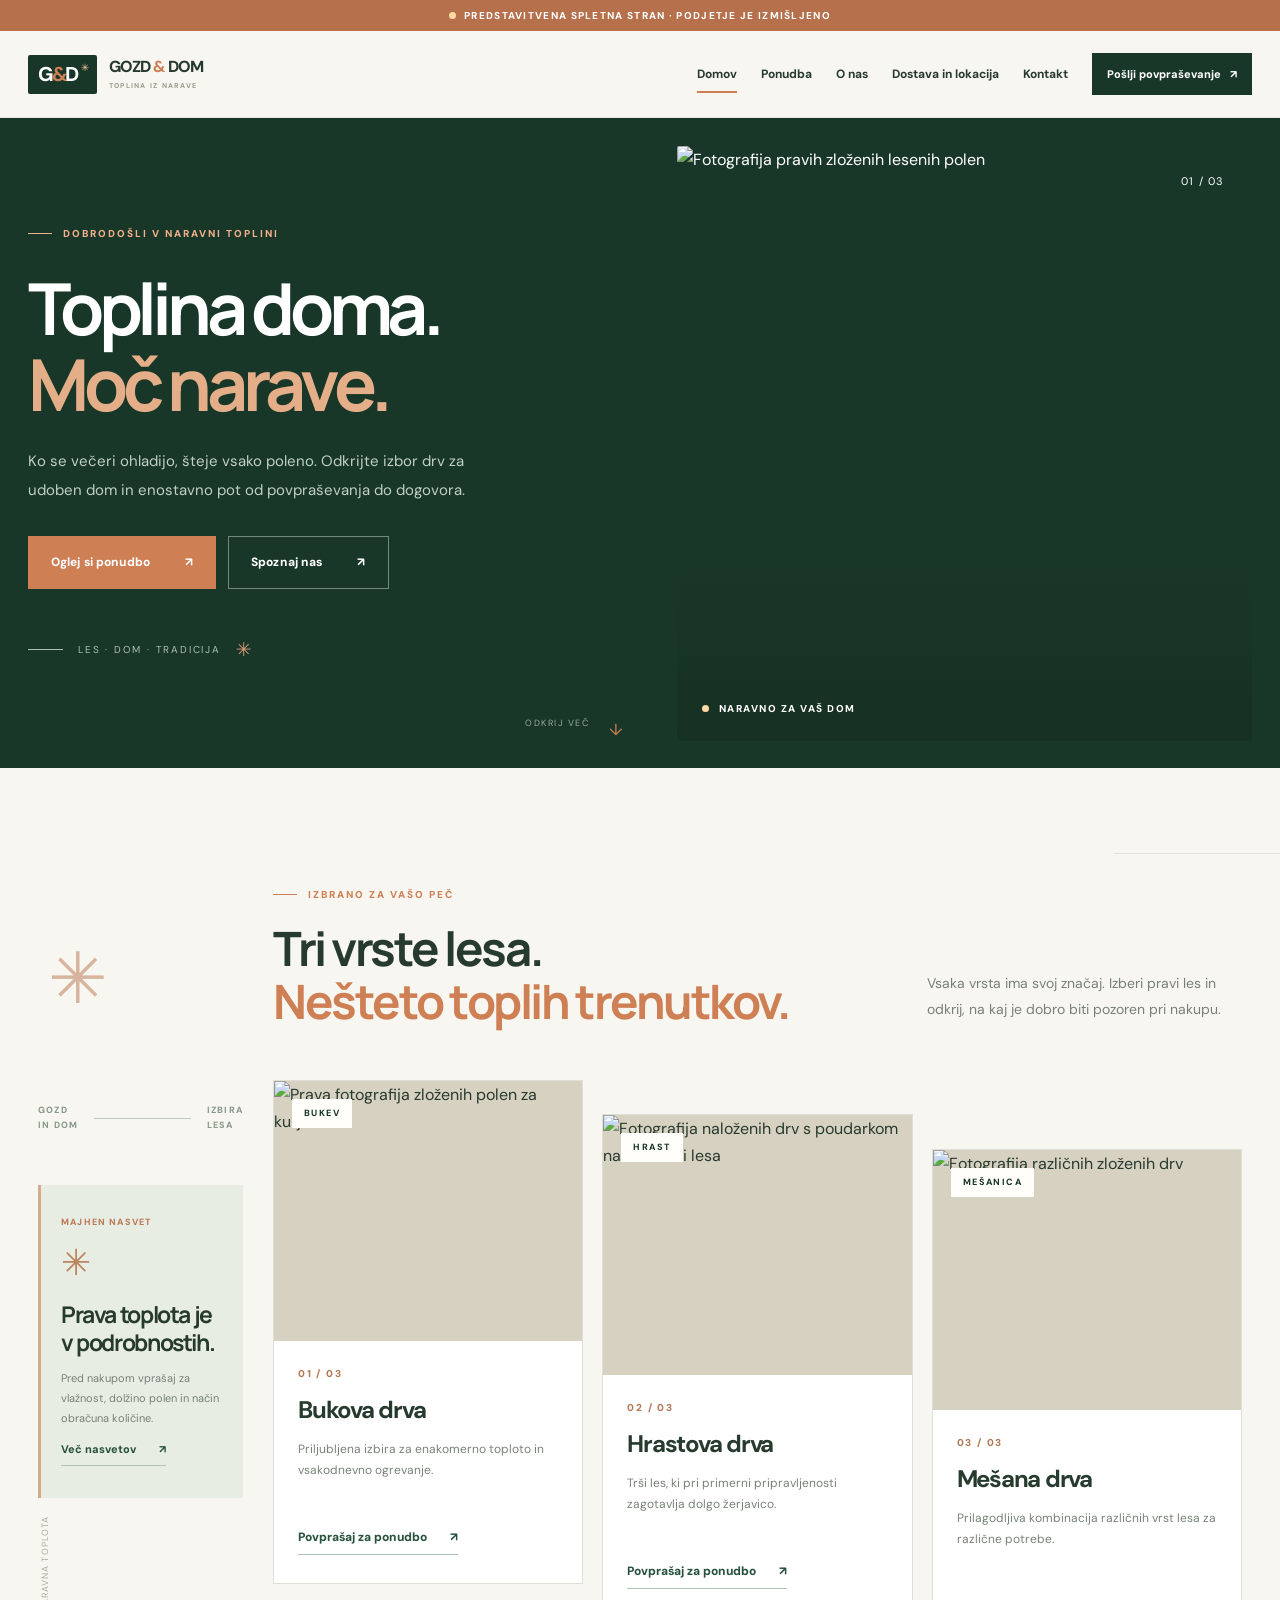
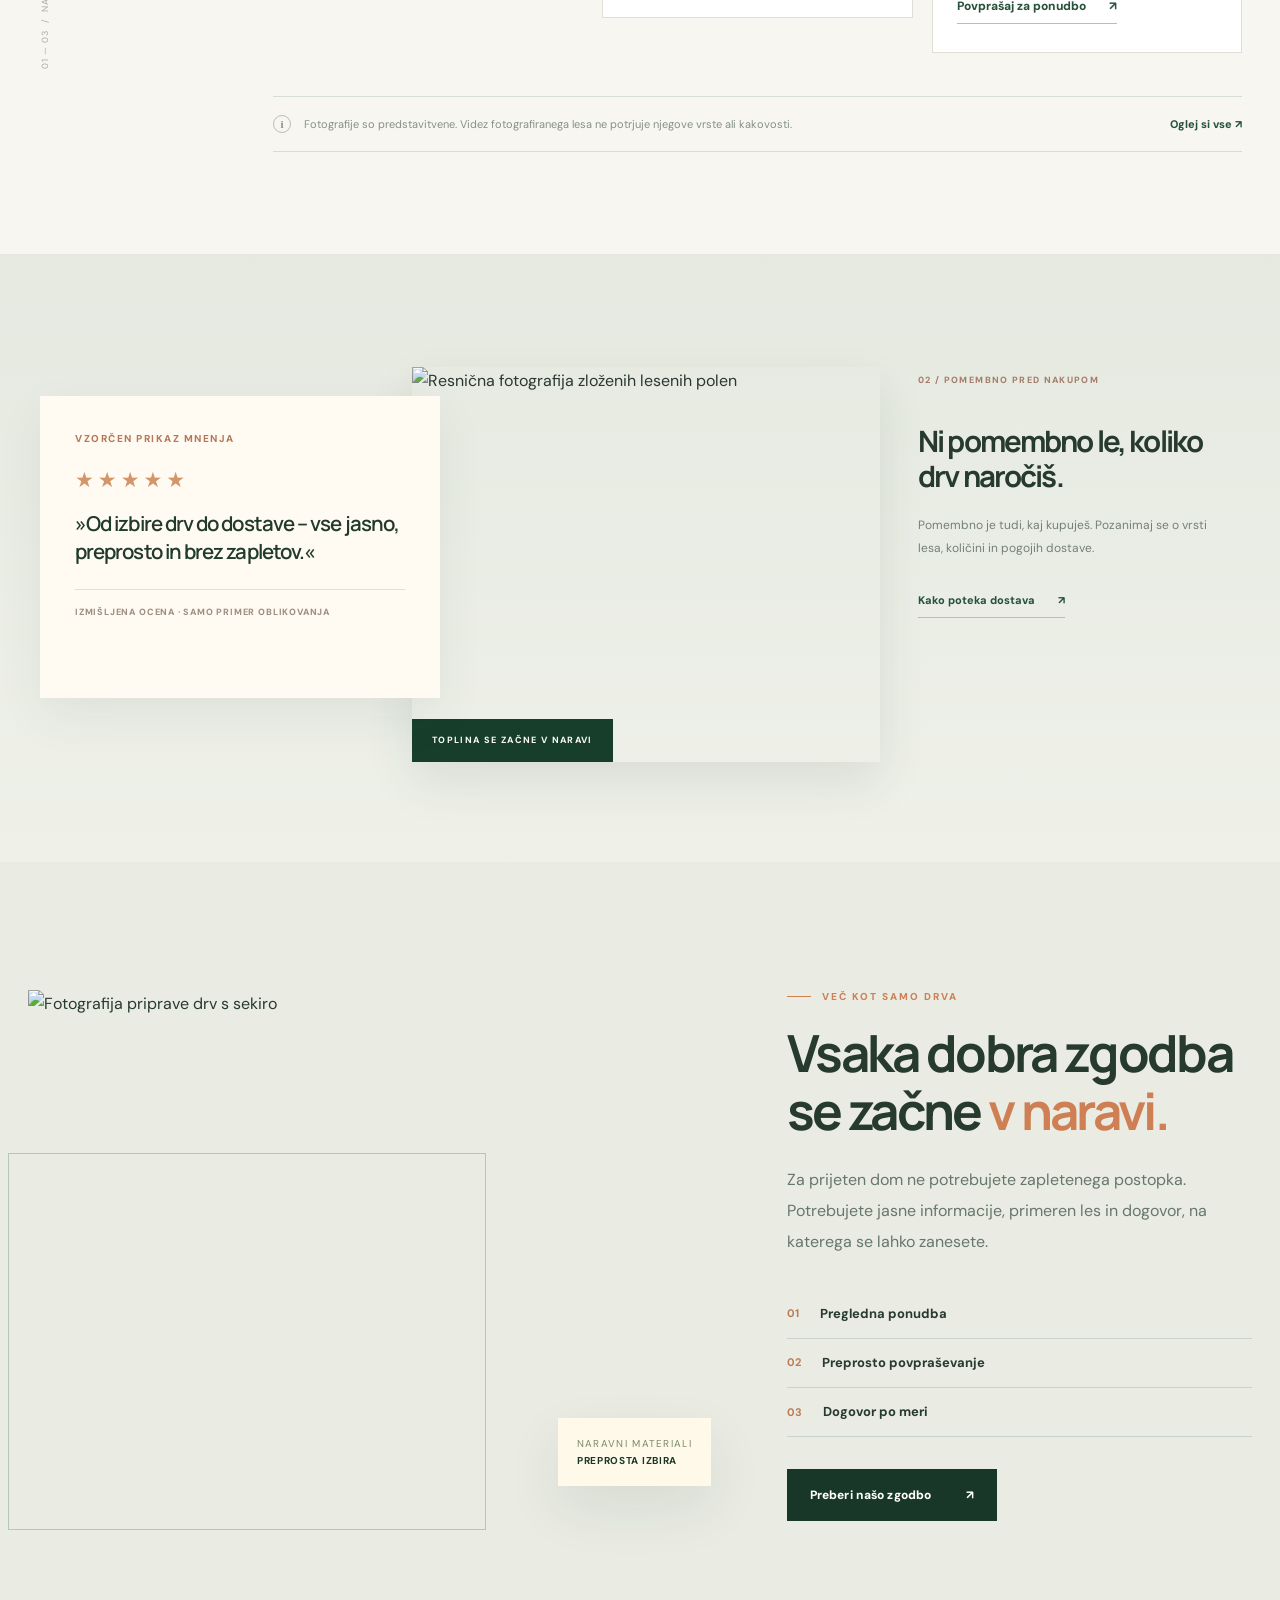
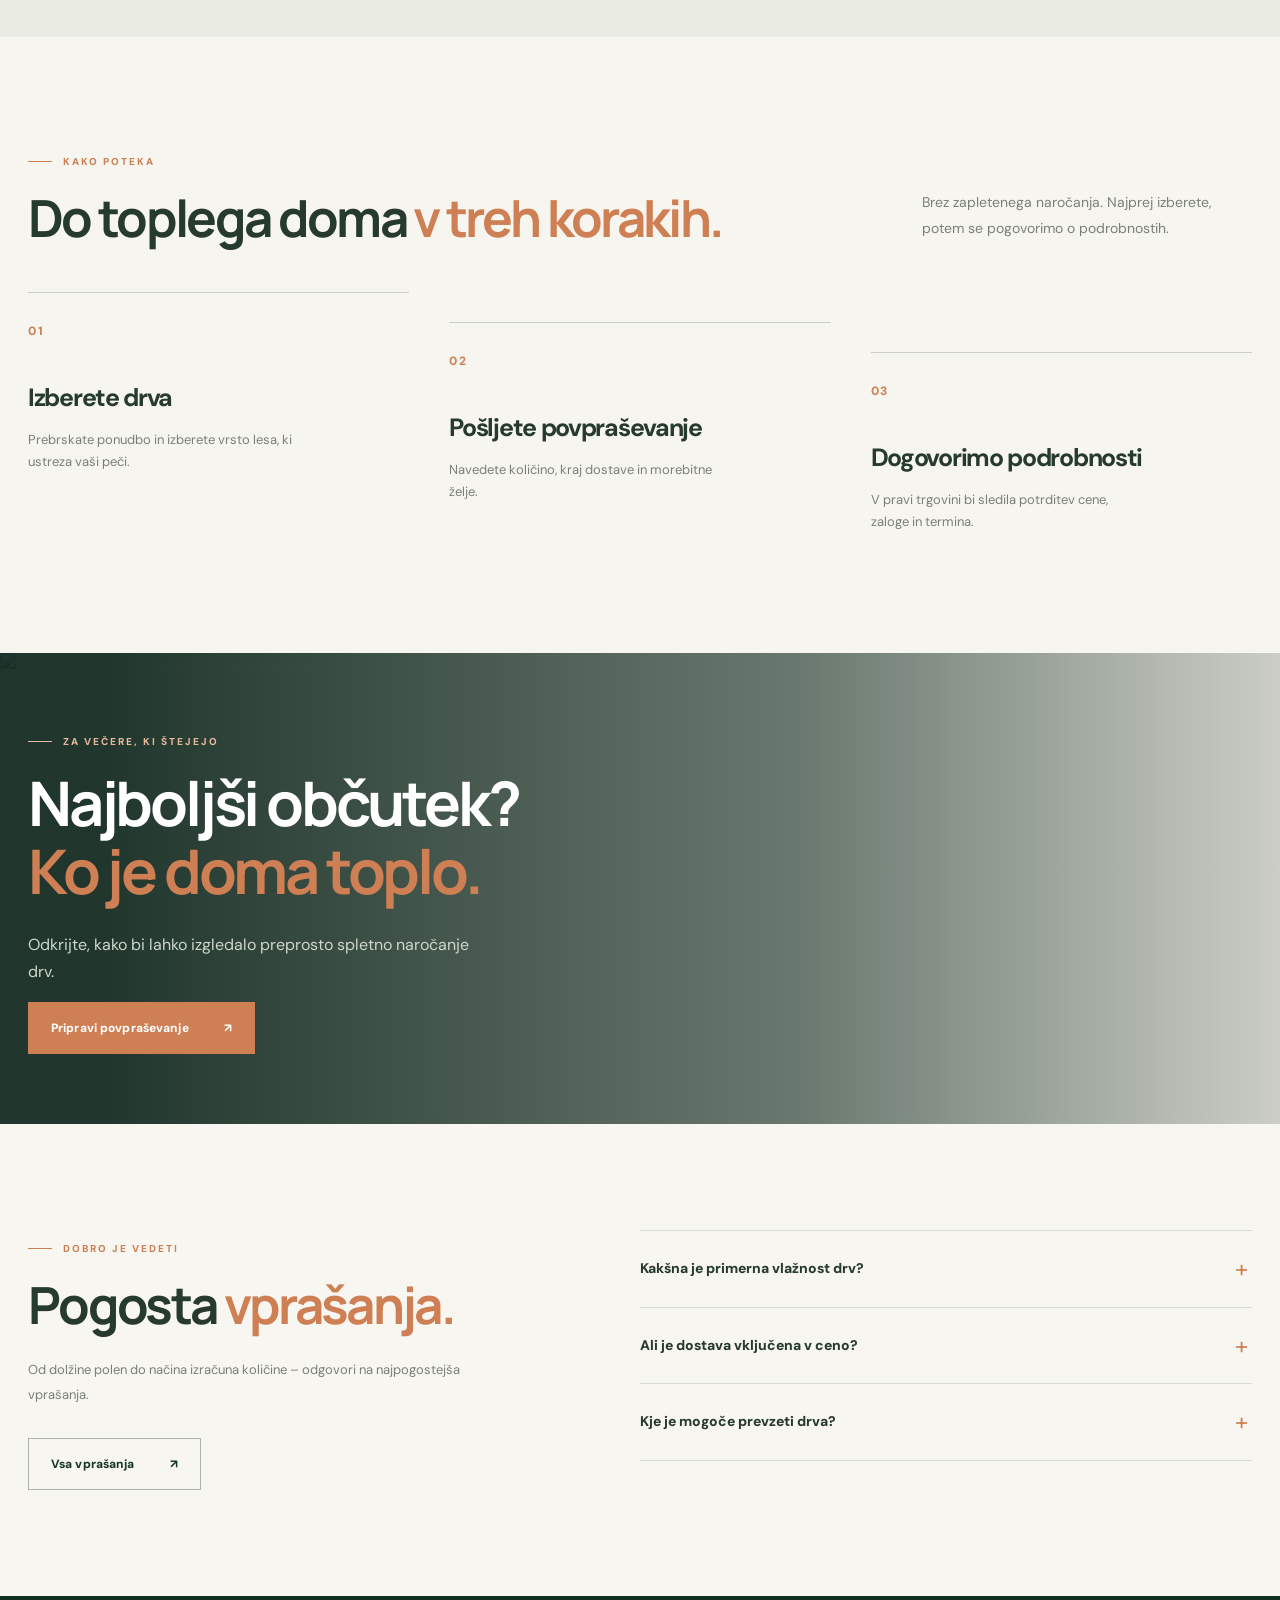
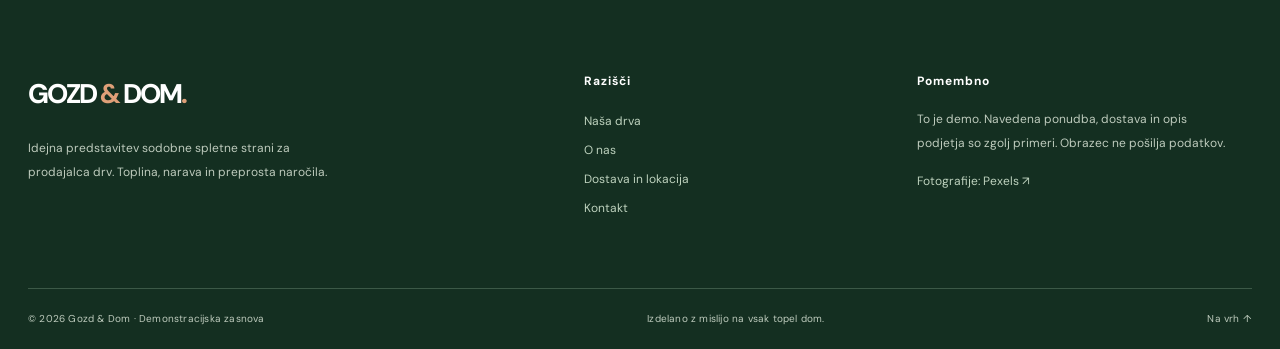
==== commit bbc7601c: "Add editorial side panels, demo review and varied page layout" ====
--- a/index.html
+++ b/index.html
@@ -1,5 +1,56 @@
 <!doctype html><html lang="sl"><head><meta charset="utf-8"><meta name="viewport" content="width=device-width,initial-scale=1"><meta name="robots" content="noindex,nofollow"><meta name="description" content="Demonstracijska spletna stran Gozd & Dom z resničnimi fotografijami drv."><meta name="theme-color" content="#173d2b"><title>Domov | Gozd & Dom – DEMO</title><link rel="preconnect" href="https://images.pexels.com"><link rel="preconnect" href="https://fonts.googleapis.com"><link rel="preconnect" href="https://fonts.gstatic.com" crossorigin><link href="https://fonts.googleapis.com/css2?family=DM+Sans:wght@400;500;600;700;800&family=Manrope:wght@400;500;600;700;800&display=swap" rel="stylesheet"><link rel="stylesheet" href="styles.css"><script src="script.js" defer></script></head><body><a class="skip" href="#main">Preskoči na vsebino</a><div class="demo-ribbon"><span class="demo-dot"></span> PREDSTAVITVENA SPLETNA STRAN · PODJETJE JE IZMIŠLJENO</div><header class="site-header" id="top"><div class="container nav-wrap"><a class="brand" href="index.html" aria-label="Gozd in Dom, domov"><span class="brand-mark">G<span class="brand-amp">&</span>D<span class="brand-star">✳</span></span><span class="brand-name">GOZD <span>&</span> DOM<small>TOPLINA IZ NARAVE</small></span></a><nav class="nav" id="main-nav" aria-label="Glavna navigacija"><a href="index.html" aria-current="page">Domov</a><a href="ponudba.html" >Ponudba</a><a href="o-nas.html" >O nas</a><a href="dostava.html" >Dostava in lokacija</a><a href="kontakt.html" >Kontakt</a></nav><a class="header-cta" href="kontakt.html">Pošlji povpraševanje <span aria-hidden="true">↗</span></a><button class="menu-toggle" type="button" aria-controls="main-nav" aria-expanded="false" aria-label="Odpri meni"><span></span><span></span><span></span></button></div></header><main id="main"><section class="hero"><div class="container hero-layout"><div class="hero-copy reveal"><span class="eyebrow"><span class="eyebrow-line"></span>DOBRODOŠLI V NARAVNI TOPLINI</span><h1>Toplina doma.<br><em>Moč narave.</em></h1><p>Ko se večeri ohladijo, šteje vsako poleno. Odkrijte izbor drv za udoben dom in enostavno pot od povpraševanja do dogovora.</p><div class="hero-actions"><a class="btn btn-primary" href="ponudba.html">Oglej si ponudbo <span aria-hidden="true">↗</span></a><a class="btn btn-outline" href="o-nas.html">Spoznaj nas <span aria-hidden="true">↗</span></a></div><div class="hero-detail"><span class="hero-detail-rule"></span><span>LES · DOM · TRADICIJA</span><span class="mini-star" aria-hidden="true">✳</span></div></div><div class="hero-visual reveal"><img class="hero-photo" src="https://images.pexels.com/photos/30155541/pexels-photo-30155541.jpeg?auto=compress&amp;cs=tinysrgb&amp;w=1400" alt="Fotografija pravih zloženih lesenih polen" loading="eager" fetchpriority="high" decoding="async"><div class="photo-label"><span class="dot"></span> NARAVNO ZA VAŠ DOM</div><div class="photo-corner" aria-hidden="true">01 / 03</div></div></div><div class="scroll-hint">ODKRIJ VEČ <span>↓</span></div></section>
-<section class="section light-section"><div class="container"><div class="section-head reveal"><div><span class="eyebrow"><span class="eyebrow-line"></span>IZBRANO ZA VAŠO PEČ</span><h2>Tri vrste lesa.<br><em>Nešteto toplih trenutkov.</em></h2></div><p>Pripravljeni smo vam predstaviti možnosti – izbira pravega lesa je začetek dobrega ogrevanja.</p></div><div class="product-grid"><article class="product-card reveal"><div class="product-img"><img class="" src="https://images.pexels.com/photos/7897009/pexels-photo-7897009.jpeg?auto=compress&amp;cs=tinysrgb&amp;w=900" alt="Prava fotografija zloženih polen za kurjavo" loading="lazy"  decoding="async"><span class="image-tag">BUKEV</span></div><div class="product-body"><div class="product-number">01 / 03</div><h3>Bukova drva</h3><p>Priljubljena izbira za enakomerno toploto in vsakodnevno ogrevanje.</p><a class="text-link" href="kontakt.html?vrsta=Bukova%20drva">Povprašaj za ponudbo <span aria-hidden="true">↗</span></a></div></article><article class="product-card reveal"><div class="product-img"><img class="" src="https://images.pexels.com/photos/13373024/pexels-photo-13373024.jpeg?auto=compress&amp;cs=tinysrgb&amp;w=900" alt="Fotografija naloženih drv s poudarkom na strukturi lesa" loading="lazy"  decoding="async"><span class="image-tag">HRAST</span></div><div class="product-body"><div class="product-number">02 / 03</div><h3>Hrastova drva</h3><p>Trši les, ki pri primerni pripravljenosti zagotavlja dolgo žerjavico.</p><a class="text-link" href="kontakt.html?vrsta=Hrastova%20drva">Povprašaj za ponudbo <span aria-hidden="true">↗</span></a></div></article><article class="product-card reveal"><div class="product-img"><img class="" src="https://images.pexels.com/photos/12371116/pexels-photo-12371116.jpeg?auto=compress&amp;cs=tinysrgb&amp;w=900" alt="Fotografija različnih zloženih drv" loading="lazy"  decoding="async"><span class="image-tag">MEŠANICA</span></div><div class="product-body"><div class="product-number">03 / 03</div><h3>Mešana drva</h3><p>Prilagodljiva kombinacija različnih vrst lesa za različne potrebe.</p><a class="text-link" href="kontakt.html?vrsta=Me%C5%A1ana%20drva">Povprašaj za ponudbo <span aria-hidden="true">↗</span></a></div></article></div></div></section>
+
+<section class="section light-section section-selection" id="izbor">
+  <div class="selection-accent" aria-hidden="true">GOZD &amp; DOM / LES</div>
+  <div class="container selection-wide">
+    <div class="section-head selection-heading reveal">
+      <div><span class="eyebrow"><span class="eyebrow-line"></span>IZBRANO ZA VAŠO PEČ</span>
+        <h2>Tri vrste lesa.<br><em>Nešteto toplih trenutkov.</em></h2>
+      </div>
+      <p>Vsaka vrsta ima svoj značaj. Izberi pravi les in odkrij, na kaj je dobro biti pozoren pri nakupu.</p>
+    </div>
+    <div class="selection-layout">
+      <aside class="selection-aside" aria-label="Koristni nasveti">
+        <div class="rail-marker" aria-hidden="true"><span>GOZD<br>IN DOM</span><i></i><span>IZBIRA<br>LESA</span></div>
+        <div class="advice-card reveal">
+          <span class="advice-kicker">MAJHEN NASVET</span>
+          <span class="advice-symbol" aria-hidden="true">✳</span>
+          <h3>Prava toplota je v podrobnostih.</h3>
+          <p>Pred nakupom vprašaj za vlažnost, dolžino polen in način obračuna količine.</p>
+          <a href="ponudba.html#faq" class="text-link">Več nasvetov <span aria-hidden="true">↗</span></a>
+        </div>
+        <span class="rail-bottom" aria-hidden="true">01 — 03&nbsp; / &nbsp;NARAVNA TOPLOTA</span>
+      </aside>
+      <div class="selection-products">
+        <div class="product-grid"><article class="product-card reveal"><div class="product-img"><img class="" src="https://images.pexels.com/photos/7897009/pexels-photo-7897009.jpeg?auto=compress&amp;cs=tinysrgb&amp;w=900" alt="Prava fotografija zloženih polen za kurjavo" loading="lazy"  decoding="async"><span class="image-tag">BUKEV</span></div><div class="product-body"><div class="product-number">01 / 03</div><h3>Bukova drva</h3><p>Priljubljena izbira za enakomerno toploto in vsakodnevno ogrevanje.</p><a class="text-link" href="kontakt.html?vrsta=Bukova%20drva">Povprašaj za ponudbo <span aria-hidden="true">↗</span></a></div></article><article class="product-card reveal"><div class="product-img"><img class="" src="https://images.pexels.com/photos/13373024/pexels-photo-13373024.jpeg?auto=compress&amp;cs=tinysrgb&amp;w=900" alt="Fotografija naloženih drv s poudarkom na strukturi lesa" loading="lazy"  decoding="async"><span class="image-tag">HRAST</span></div><div class="product-body"><div class="product-number">02 / 03</div><h3>Hrastova drva</h3><p>Trši les, ki pri primerni pripravljenosti zagotavlja dolgo žerjavico.</p><a class="text-link" href="kontakt.html?vrsta=Hrastova%20drva">Povprašaj za ponudbo <span aria-hidden="true">↗</span></a></div></article><article class="product-card reveal"><div class="product-img"><img class="" src="https://images.pexels.com/photos/12371116/pexels-photo-12371116.jpeg?auto=compress&amp;cs=tinysrgb&amp;w=900" alt="Fotografija različnih zloženih drv" loading="lazy"  decoding="async"><span class="image-tag">MEŠANICA</span></div><div class="product-body"><div class="product-number">03 / 03</div><h3>Mešana drva</h3><p>Prilagodljiva kombinacija različnih vrst lesa za različne potrebe.</p><a class="text-link" href="kontakt.html?vrsta=Me%C5%A1ana%20drva">Povprašaj za ponudbo <span aria-hidden="true">↗</span></a></div></article></div>
+        <div class="selection-footnote reveal"><span class="footnote-icon" aria-hidden="true">i</span><span>Fotografije so predstavitvene. Videz fotografiranega lesa ne potrjuje njegove vrste ali kakovosti.</span><a href="ponudba.html">Oglej si vse ↗</a></div>
+      </div>
+    </div>
+  </div>
+</section>
+<section class="editorial-interlude" aria-label="Primer mnenja in informacij">
+  <div class="container editorial-wide">
+    <div class="editorial-grid">
+      <article class="example-review reveal">
+        <span class="review-type">VZORČEN PRIKAZ MNENJA</span>
+        <span class="review-stars" aria-label="Primer ocene s petimi zvezdicami, ni resnična ocena">★★★★★</span>
+        <blockquote>»Od izbire drv do dostave – vse jasno, preprosto in brez zapletov.«</blockquote>
+        <p class="review-disclaimer">IZMIŠLJENA OCENA · SAMO PRIMER OBLIKOVANJA</p>
+      </article>
+      <div class="editorial-image reveal">
+        <img src="https://images.pexels.com/photos/3933911/pexels-photo-3933911.jpeg?auto=compress&amp;cs=tinysrgb&amp;w=1300" loading="lazy" decoding="async" alt="Resnična fotografija zloženih lesenih polen">
+        <span class="editorial-image-label">TOPLINA SE ZAČNE V NARAVI</span>
+      </div>
+      <div class="editorial-aside reveal">
+        <span class="editorial-index">02 / POMEMBNO PRED NAKUPOM</span>
+        <h3>Ni pomembno le, koliko drv naročiš.</h3>
+        <p>Pomembno je tudi, kaj kupuješ. Pozanimaj se o vrsti lesa, količini in pogojih dostave.</p>
+        <a class="text-link" href="dostava.html">Kako poteka dostava <span aria-hidden="true">↗</span></a>
+      </div>
+    </div>
+  </div>
+</section>
+
 <section class="section section-story"><div class="container split-grid"><div class="image-stack reveal"><img class="story-photo" src="https://images.pexels.com/photos/6835308/pexels-photo-6835308.jpeg?auto=compress&amp;cs=tinysrgb&amp;w=1400" alt="Fotografija priprave drv s sekiro" loading="lazy"  decoding="async"><div class="floating-caption">NARAVNI MATERIALI<br><strong>PREPROSTA IZBIRA</strong></div></div><div class="story-copy reveal"><span class="eyebrow"><span class="eyebrow-line"></span>VEČ KOT SAMO DRVA</span><h2>Vsaka dobra zgodba se začne <em>v naravi.</em></h2><p>Za prijeten dom ne potrebujete zapletenega postopka. Potrebujete jasne informacije, primeren les in dogovor, na katerega se lahko zanesete.</p><div class="story-facts"><div><strong>01</strong><span>Pregledna ponudba</span></div><div><strong>02</strong><span>Preprosto povpraševanje</span></div><div><strong>03</strong><span>Dogovor po meri</span></div></div><a class="btn btn-dark" href="o-nas.html">Preberi našo zgodbo <span aria-hidden="true">↗</span></a></div></div></section>
 <section class="section steps-section"><div class="container"><span class="eyebrow"><span class="eyebrow-line"></span>KAKO POTEKA</span><div class="section-head reveal"><h2>Do toplega doma <em>v treh korakih.</em></h2><p>Brez zapletenega naročanja. Najprej izberete, potem se pogovorimo o podrobnostih.</p></div><div class="steps-grid"><div class="step reveal"><span class="step-num">01</span><h3>Izberete drva</h3><p>Prebrskate ponudbo in izberete vrsto lesa, ki ustreza vaši peči.</p></div><div class="step reveal"><span class="step-num">02</span><h3>Pošljete povpraševanje</h3><p>Navedete količino, kraj dostave in morebitne želje.</p></div><div class="step reveal"><span class="step-num">03</span><h3>Dogovorimo podrobnosti</h3><p>V pravi trgovini bi sledila potrditev cene, zaloge in termina.</p></div></div></div></section>
 <section class="warm-banner"><div class="warm-photo"><img class="" src="https://images.pexels.com/photos/1724228/pexels-photo-1724228.jpeg?auto=compress&amp;cs=tinysrgb&amp;w=1300" alt="Fotografija ognja in gorečih drv v kaminu" loading="lazy"  decoding="async"></div><div class="warm-overlay"></div><div class="container warm-content reveal"><span class="eyebrow"><span class="eyebrow-line"></span>ZA VEČERE, KI ŠTEJEJO</span><h2>Najboljši občutek?<br><em>Ko je doma toplo.</em></h2><p>Odkrijte, kako bi lahko izgledalo preprosto spletno naročanje drv.</p><a class="btn btn-primary" href="kontakt.html">Pripravi povpraševanje <span aria-hidden="true">↗</span></a></div></section>
--- a/styles.css
+++ b/styles.css
@@ -2,3 +2,122 @@
 :root{--ink:#193728;--ink2:#27523c;--bg:#f8f6f0;--white:#fffefa;--sand:#eee9df;--orange:#ce7f54;--orange2:#e8a47d;--text:#273a2e;--muted:#788178;--line:#dfdfd5;--shadow:0 22px 55px rgba(24,48,34,.09)}
 *{box-sizing:border-box}html{scroll-behavior:smooth;scroll-padding-top:100px}body{margin:0;background:var(--bg);font:400 16px/1.7 "DM Sans",system-ui,sans-serif;color:var(--text);-webkit-font-smoothing:antialiased}img{display:block;width:100%;max-width:100%}a{color:inherit;text-decoration:none}button,input,textarea,select{font:inherit}button{cursor:pointer}h1,h2,h3,h4,p{margin-top:0}h1,h2,h3{letter-spacing:-.052em}h1,h2{font-family:Manrope,system-ui,sans-serif;font-weight:700;line-height:1.12}h1 em,h2 em{font-style:normal;color:var(--orange)}.container{width:min(1250px,calc(100% - 56px));margin-inline:auto}.skip{position:absolute;left:12px;top:-50px;z-index:100;background:#fff;color:#163727;padding:10px}.skip:focus{top:12px}.demo-ribbon{display:flex;justify-content:center;align-items:center;gap:8px;background:#b7704c;color:white;text-align:center;padding:7px 15px;font-size:10px;letter-spacing:.13em;font-weight:800}.demo-dot,.dot{width:7px;height:7px;border-radius:50%;background:#ffdaa2;display:inline-block;flex:none}.site-header{position:sticky;top:0;z-index:40;background:rgba(248,246,240,.97);backdrop-filter:blur(20px);border-bottom:1px solid #e6e6dd}.nav-wrap{display:flex;align-items:center;gap:24px;min-height:86px}.brand{display:flex;align-items:center;gap:12px;flex-shrink:0}.brand-mark{font-weight:800;letter-spacing:-.12em;background:var(--ink);color:white;padding:9px 14px 10px 10px;border-radius:2px;font-size:20px;line-height:1}.brand-amp,.brand-name span{color:var(--orange)}.brand-star{color:#ffc5a6;font-size:10px;position:relative;top:-10px;left:4px}.brand-name{font-size:16px;font-weight:800;letter-spacing:-.06em;line-height:1.1;white-space:nowrap}.brand-name small{display:block;letter-spacing:.18em;font-weight:800;font-size:7px;color:#9a9c8d;margin-top:6px}.nav{margin-left:auto;display:flex;align-items:center;gap:24px}.nav a{font-size:12px;font-weight:700;white-space:nowrap;position:relative}.nav a:after{content:"";height:2px;background:var(--orange);position:absolute;bottom:-9px;left:0;width:0;transition:width .22s}.nav a:hover:after,.nav a[aria-current=page]:after{width:100%}.header-cta{white-space:nowrap;background:var(--ink);color:white;padding:12px 15px;font-size:11px;font-weight:800;transition:background .2s}.header-cta:hover{background:#326348}.header-cta span{margin-left:6px}.menu-toggle{display:none;background:transparent;border:0;padding:11px}.menu-toggle span{display:block;width:22px;height:2px;background:var(--ink);margin:4px 0;transition:transform .2s}.eyebrow{display:inline-flex;align-items:center;gap:11px;font-size:10px;letter-spacing:.2em;font-weight:800;color:var(--orange);margin-bottom:19px;text-transform:uppercase}.eyebrow-line{display:inline-block;width:24px;height:1px;background:currentColor}.btn{display:inline-flex;align-items:center;justify-content:space-between;gap:35px;border:1px solid transparent;padding:15px 22px;min-height:52px;text-transform:none;font-size:12px;font-weight:800;letter-spacing:.01em;transition:background .25s,color .25s,transform .25s,box-shadow .25s}.btn:hover{transform:translateY(-3px);box-shadow:0 12px 20px #00000017}.btn-primary{background:var(--orange);color:#fff}.btn-primary:hover{background:#b46941}.btn-outline{background:transparent;border-color:#aab3a8;color:var(--ink)}.btn-outline:hover{background:#dfe8e0}.btn-dark{background:var(--ink);color:white}.btn-dark:hover{background:var(--ink2)}.hero{background:var(--ink);color:white;overflow:hidden;position:relative}.hero-layout{display:grid;grid-template-columns:53% 47%;gap:0;min-height:650px;align-items:center}.hero-copy{padding:70px 70px 75px 0}.hero .eyebrow{color:#f2b08b}.hero h1{font-size:clamp(47px,5.6vw,89px);line-height:1.06;margin:9px 0 25px;letter-spacing:-.073em}.hero h1 em{color:#e4ae89}.hero p{max-width:475px;color:#c1d0c2;font-size:15px;line-height:1.95}.hero-actions{display:flex;flex-wrap:wrap;gap:12px;margin:31px 0 45px}.hero .btn-outline{border-color:#718b7b;color:white}.hero .btn-outline:hover{background:#284b38}.hero-detail{display:flex;align-items:center;gap:15px;font-size:10px;letter-spacing:.18em;color:#afc1b1}.hero-detail-rule{width:35px;height:1px;background:#aac1b1}.mini-star{font-size:19px;color:#d59775}.hero-visual{height:595px;position:relative;border-radius:2px;overflow:hidden}.hero-photo{width:100%;height:100%;object-fit:cover;filter:saturate(.84)}.hero-visual:after{content:"";position:absolute;inset:0;background:linear-gradient(0deg,#14291a7a,transparent 30%);pointer-events:none}.photo-label{position:absolute;left:25px;bottom:24px;display:flex;align-items:center;gap:10px;font-weight:800;font-size:10px;letter-spacing:.15em;z-index:1}.photo-corner{position:absolute;right:28px;top:26px;color:white;font-size:11px;letter-spacing:.1em;z-index:1}.scroll-hint{position:absolute;bottom:25px;left:calc(50% - 115px);font-size:9px;color:#91ad9a;letter-spacing:.17em;display:flex;gap:20px}.scroll-hint span{font-size:16px;color:var(--orange)}.section{padding:106px 0}.section-head{display:flex;align-items:end;justify-content:space-between;gap:36px;margin-bottom:45px}.section-head h2{margin-bottom:0}.section-head p{max-width:330px;color:var(--muted);font-size:14px;line-height:1.85;margin-bottom:5px}h2{font-size:clamp(35px,4vw,59px);margin-bottom:25px}.light-section{background:var(--bg)}.product-grid{display:grid;grid-template-columns:repeat(3,minmax(0,1fr));gap:21px}.product-card{background:#fff;border:1px solid var(--line);transition:transform .3s,box-shadow .3s}.product-card:hover{transform:translateY(-7px);box-shadow:var(--shadow)}.product-img{position:relative;height:265px;overflow:hidden;background:#d7d1c1}.product-img img{height:100%;object-fit:cover;transition:transform .6s ease}.product-card:hover img{transform:scale(1.06)}.image-tag{position:absolute;top:18px;left:18px;padding:7px 12px;background:var(--white);color:var(--ink);font-size:9px;letter-spacing:.16em;font-weight:800}.product-body{padding:25px 27px 29px}.product-number{font-size:10px;letter-spacing:.18em;color:#b47754;font-weight:800}.product-body h3{font-size:25px;margin:8px 0}.product-body p{color:var(--muted);font-size:13px;line-height:1.8;min-height:71px}.text-link{display:inline-flex;justify-content:space-between;gap:23px;color:var(--ink2);font-weight:800;font-size:12px;padding-bottom:7px;border-bottom:1px solid #afc4b3;transition:color .2s}.text-link:hover{color:var(--orange)}.chips{display:flex;gap:8px;flex-wrap:wrap;margin:8px 0 22px}.chips span{font-size:10px;padding:6px 10px;background:#f0f1ea;color:#5c6b60}.section-story{background:#eaece3}.split-grid{display:grid;grid-template-columns:1fr 1fr;gap:9%;align-items:center}.image-stack{position:relative;min-height:485px}.story-photo{width:100%;height:520px;object-fit:cover}.floating-caption{position:absolute;right:-22px;bottom:24px;background:#fff9e9;padding:17px 19px;font-size:10px;line-height:1.7;letter-spacing:.13em;color:#7d886a;box-shadow:var(--shadow)}.floating-caption strong{color:var(--ink);letter-spacing:.07em}.story-copy{padding:10px 0}.story-copy p{color:#66776b;line-height:1.95;margin-bottom:20px}.story-facts{display:grid;grid-template-columns:1fr;gap:0;margin:32px 0}.story-facts div{display:flex;align-items:center;gap:21px;padding:13px 0;border-bottom:1px solid #cad3c9;font-size:13px;font-weight:700}.story-facts strong{font-size:11px;color:#bd7954}.steps-section{background:#f7f5ef}.steps-grid{display:grid;grid-template-columns:repeat(3,minmax(0,1fr));gap:40px;margin-top:45px}.step{border-top:1px solid #cad0c8;padding:23px 0 0}.step-num{font:800 12px "DM Sans",sans-serif;letter-spacing:.14em;color:var(--orange)}.step h3{font-size:25px;margin:34px 0 10px}.step p{color:var(--muted);font-size:13px;max-width:270px}.warm-banner{position:relative;min-height:430px;color:white;display:flex;align-items:center;overflow:hidden}.warm-photo,.warm-overlay{position:absolute;inset:0}.warm-photo img{width:100%;height:100%;object-fit:cover}.warm-overlay{background:linear-gradient(90deg,#12291fef 8%,#142d219e 63%,#182c2133)}.warm-content{position:relative;padding:70px 0}.warm-content h2{font-size:clamp(42px,4.8vw,67px)}.warm-content p{color:#cfd7ca;max-width:460px}.warm-content .eyebrow{color:#e7b99f}.faq-layout{display:grid;grid-template-columns:38% 1fr;gap:12%}.faq-layout>div:first-child p{font-size:13px;line-height:1.9;color:var(--muted);margin-bottom:30px}.faq-list details{border-bottom:1px solid #d7ddd1;padding:16px 0}.faq-list details:first-child{border-top:1px solid #d7ddd1}.faq-list summary{position:relative;cursor:pointer;font-weight:800;font-size:14px;padding:10px 32px 10px 0;list-style:none}.faq-list summary::-webkit-details-marker{display:none}.faq-list summary:after{content:"+";position:absolute;right:4px;top:2px;font-size:24px;color:var(--orange);font-weight:400}.faq-list details[open] summary:after{content:"−"}.faq-list details p{font-size:13px;color:var(--muted);line-height:1.9;padding-right:30px}.site-footer{background:#142f21;color:#becbbd;padding:75px 0 22px}.footer-grid{display:grid;grid-template-columns:2fr 1fr 1.5fr;gap:9%;padding-bottom:65px}.footer-brand{display:block;color:white;font-size:27px;font-weight:800;letter-spacing:-.075em;margin-bottom:19px}.footer-brand span,.footer-period{color:#de9f78}.footer-grid p{font-size:12px;line-height:2;max-width:310px}.footer-grid h3{font-size:12px;letter-spacing:.08em;color:#fff;margin-bottom:16px}.footer-grid a:not(.footer-brand){display:block;color:#bed2be;font-size:12px;line-height:2.4}.footer-grid a:hover{color:white}.footer-bottom{border-top:1px solid #3c5947;padding-top:21px;display:flex;justify-content:space-between;gap:20px;flex-wrap:wrap;font-size:10px;letter-spacing:.02em}.subhero{background:var(--ink);color:white;padding:95px 0}.subhero h1{font-size:clamp(51px,6vw,82px);margin:0 0 22px}.subhero p{max-width:530px;color:#c4d1c4;line-height:1.9}.subhero-split{padding:0}.subhero-grid{display:grid;grid-template-columns:50% 50%;min-height:445px;align-items:center}.subhero-grid>div:first-child{padding:70px 65px 70px 0}.subhero-image{height:445px}.subhero-image img{height:100%;object-fit:cover}.subhero .eyebrow{color:#dea47d}.values-section{background:#e9eee7}.values-grid{display:grid;grid-template-columns:repeat(3,1fr);gap:22px;margin-top:38px}.value{background:white;padding:35px;min-height:240px}.value>span{font-size:12px;letter-spacing:.15em;color:var(--orange);font-weight:800}.value h3{font-size:27px;margin:35px 0 10px}.value p{font-size:13px;color:var(--muted)}.cta-panel-section{padding-top:75px;padding-bottom:75px}.cta-panel{background:var(--ink);color:white;padding:55px 65px;display:flex;align-items:center;justify-content:space-between;gap:25px}.cta-panel h2{margin:0}.offer-head{background:var(--ink);text-align:center}.narrow{max-width:850px}.offer-head p{margin-left:auto;margin-right:auto}.products-page .product-img{height:295px}.offer-note{margin-top:30px;padding:22px 25px;background:#ecefe6;border-left:3px solid var(--orange);font-size:13px;color:#5b6b60}.dark-info{background:#1c3c29;color:white}.dark-info .eyebrow{color:#e0ad8f}.dark-info p{color:#c4d1c2;max-width:510px}.info-photo{height:490px;object-fit:cover}.info-points{display:grid;gap:10px;margin-top:34px}.info-points div{border-top:1px solid #5e7765;padding:12px 0;font-size:14px}.info-points strong{margin-right:20px;color:#d7a586}.map-layout{display:grid;grid-template-columns:1.55fr 1fr;gap:25px}.map-frame{background:white;box-shadow:var(--shadow);min-height:455px}.map-frame iframe{width:100%;height:420px;border:0;display:block}.map-foot{font-size:11px;color:var(--muted);padding:12px 18px}.map-foot a{color:var(--ink);text-decoration:underline}.map-side{padding:34px;background:#e9eee7}.label{font-size:10px;letter-spacing:.16em;font-weight:800;color:var(--orange)}.map-side h3{font-size:31px;line-height:1.2;margin:18px 0}.map-side p,.map-side li{font-size:13px;color:#68776a;line-height:1.8}.map-side ul{padding-left:20px;margin:20px 0}.map-side li{padding:4px 0}.map-caution{border-top:1px solid #c9d5c9;padding-top:17px}.contact-section{background:#f6f4ed}.contact-grid{display:grid;grid-template-columns:42% 1fr;gap:8%;align-items:start}.contact-photo{height:235px;overflow:hidden;margin-bottom:41px}.contact-photo img{height:100%;object-fit:cover}.contact-intro p{color:var(--muted);font-size:14px;line-height:1.9}.contact-info{display:flex;flex-direction:column;gap:14px;margin:28px 0;font-size:12px;font-weight:700;color:var(--ink2)}.contact-form-wrap{background:white;padding:37px 42px 42px;border:1px solid var(--line);box-shadow:var(--shadow)}.form-heading h3{font-size:29px;margin:6px 0}.form-heading p{font-size:12px;color:var(--muted)}.quote-form{display:grid;gap:15px;margin-top:25px}.form-row{display:grid;grid-template-columns:1fr 1fr;gap:15px}.quote-form label{font-size:12px;font-weight:800;color:var(--ink);display:block}.quote-form input,.quote-form select,.quote-form textarea{display:block;width:100%;margin-top:7px;border:1px solid #d1dcd0;background:#fbfcf9;padding:13px 14px;border-radius:0;outline:none;color:#23392b;font-size:13px}.quote-form input:focus,.quote-form select:focus,.quote-form textarea:focus{border-color:#4e785d;box-shadow:0 0 0 2px #e1eee5}.quote-form textarea{resize:vertical;min-height:120px}.submit-btn{width:100%;margin-top:4px}.form-disclaimer{font-size:11px;color:#7c887d}.form-result{background:#edf2ea;padding:22px;border-left:3px solid var(--orange)}.form-result[hidden]{display:none}.form-result h4{margin-bottom:10px}.form-result pre{font:12px/1.8 "DM Sans",sans-serif;white-space:pre-wrap;overflow-wrap:anywhere}.form-result .btn{min-height:40px;padding:10px 13px}.form-result #copy-feedback{font-size:11px;margin-left:10px}.contact-bottom{background:#e7ece3}.text-center{text-align:center}.text-center .eyebrow{justify-content:center}.center-actions{justify-content:center;margin-bottom:0}
 @media(prefers-reduced-motion:no-preference){.js .reveal{opacity:0;transform:translateY(22px);transition:opacity .72s ease,transform .72s ease}.js .reveal.visible{opacity:1;transform:translateY(0)}}@media(max-width:1080px){.nav{gap:12px}.nav a{font-size:11px}.header-cta{display:none}.hero-layout{min-height:570px}.hero-copy{padding-right:35px}.hero h1{font-size:61px}.hero-visual{height:530px}.section{padding:80px 0}}@media(max-width:760px){.container{width:min(100% - 34px,1250px)}.nav-wrap{min-height:73px;justify-content:space-between}.brand-mark{font-size:18px}.brand-name{font-size:14px}.menu-toggle{display:block;margin-left:auto}.nav{display:none;position:absolute;top:100%;left:0;right:0;background:var(--bg);box-shadow:0 15px 25px #0001;border-top:1px solid var(--line);padding:18px 20px 24px;flex-direction:column;align-items:stretch;gap:0}.nav.open{display:flex}.nav a{font-size:15px;padding:11px 6px}.nav a:after{bottom:5px}.hero-layout{grid-template-columns:1fr;min-height:0}.hero-copy{padding:58px 0 45px}.hero h1{font-size:clamp(43px,10.8vw,72px)}.hero p{font-size:14px}.hero-visual{height:400px;margin-bottom:38px}.scroll-hint{display:none}.hero-detail{font-size:9px}.section{padding:63px 0}.section-head{display:block;margin-bottom:30px}.section-head p{margin:18px 0 0}.product-grid,.split-grid,.steps-grid,.values-grid,.map-layout,.contact-grid{grid-template-columns:1fr}.product-grid{gap:18px}.product-img{height:275px}.product-body p{min-height:0}.story-photo{height:370px}.image-stack{min-height:350px}.floating-caption{right:0}.story-copy{margin-top:20px}.steps-grid{gap:23px}.step h3{margin:20px 0 9px}.warm-banner{min-height:410px}.warm-overlay{background:linear-gradient(90deg,#12291fe8,#142d218a)}.faq-layout{grid-template-columns:1fr;gap:30px}.footer-grid{grid-template-columns:1fr 1fr;gap:25px}.footer-grid>div:first-child{grid-column:span 2}.subhero-grid{grid-template-columns:1fr}.subhero-grid>div:first-child{padding:60px 0 40px}.subhero-image{height:290px}.subhero h1{font-size:clamp(43px,10vw,69px)}.offer-head{padding:70px 0}.values-grid{gap:14px}.value{min-height:0}.cta-panel{padding:35px;flex-direction:column;align-items:start}.dark-info .info-photo{height:330px}.map-frame iframe{height:345px}.map-frame{min-height:0}.contact-grid{gap:30px}.contact-photo{height:220px}.contact-form-wrap{padding:25px 20px}.form-row{grid-template-columns:1fr}.footer-bottom{flex-direction:column;gap:7px}}@media(max-width:420px){.demo-ribbon{font-size:8px}.hero-visual{height:320px}.hero-actions{flex-direction:column;align-items:stretch}.hero-actions .btn{width:100%}.brand-name small{font-size:6px}.warm-content h2{font-size:39px}h2{font-size:36px}}
+
+
+/* -----------------------------------------------
+   Editorial layout refresh / mixed alignments
+   ----------------------------------------------- */
+.section-selection{position:relative;overflow:hidden;padding-top:108px;padding-bottom:102px}
+.section-selection::before{content:"";position:absolute;top:85px;right:0;width:13%;height:1px;background:#d9dfd3;opacity:.8;pointer-events:none}
+.selection-accent{position:absolute;right:-18px;top:45%;font-size:10px;letter-spacing:.24em;font-weight:800;color:#c3c9bc;writing-mode:vertical-rl;pointer-events:none}
+.container.selection-wide{max-width:1460px;width:calc(100% - 76px)}
+.selection-heading{padding-left:235px;position:relative;align-items:end;margin-bottom:52px}
+.selection-heading::before{content:"✳";position:absolute;left:10px;bottom:13px;color:#d7b49d;font-size:71px;font-weight:400;line-height:1}
+.selection-heading h2{font-size:clamp(34px,3.7vw,59px)}
+.selection-heading p{max-width:315px}
+.selection-layout{display:grid;grid-template-columns:205px minmax(0,1fr);gap:30px}
+.selection-aside{display:flex;flex-direction:column;align-items:stretch;gap:18px;min-width:0}
+.rail-marker{min-height:76px;display:flex;gap:16px;align-items:center;color:#89988b;font-size:9px;letter-spacing:.13em;font-weight:800;line-height:1.7}
+.rail-marker i{flex:1;height:1px;background:#bfcbc1}
+.advice-card{position:relative;margin-top:11px;background:#e8ede4;padding:30px 23px 32px;min-height:300px;display:flex;flex-direction:column;align-items:start;box-shadow:inset 3px 0 0 #d6ab8d}
+.advice-kicker{color:#bc7956;font-size:9px;letter-spacing:.13em;font-weight:800}
+.advice-symbol{font-size:36px;color:#bb865f;line-height:1.3;margin-top:10px}
+.advice-card h3{font-family:Manrope,system-ui,sans-serif;font-size:23px;line-height:1.22;margin:13px 0;letter-spacing:-.06em}
+.advice-card p{font-size:11px;line-height:1.8;color:#748078}
+.advice-card .text-link{margin-top:auto;font-size:11px}
+.rail-bottom{color:#adaba0;font-size:9px;letter-spacing:.12em;writing-mode:vertical-rl;transform:rotate(180deg);align-self:flex-start;padding-top:18px}
+.selection-products{min-width:0}
+.selection-products .product-grid{gap:19px;align-items:start}
+.selection-products .product-card:nth-child(2){margin-top:34px}
+.selection-products .product-card:nth-child(3){margin-top:69px}
+.selection-products .product-img{height:260px}
+.selection-products .product-body{padding:24px 24px 28px}
+.selection-products .product-body h3{font-size:24px}
+.selection-products .product-body p{font-size:12px}
+.selection-footnote{margin:43px 0 0;padding:18px 0;border-top:1px solid #d6ddd4;border-bottom:1px solid #d6ddd4;display:flex;gap:13px;align-items:center;color:#849086;font-size:11px;line-height:1.65}
+.footnote-icon{display:inline-flex;flex:none;border:1px solid #b7bfb4;color:#859384;border-radius:50%;width:18px;height:18px;align-items:center;justify-content:center;font:700 11px Georgia,serif}
+.selection-footnote a{margin-left:auto;white-space:nowrap;font-weight:800;color:var(--ink2);padding-left:20px}
+.selection-footnote a:hover{color:var(--orange)}
+.editorial-interlude{padding:77px 0 100px;background:linear-gradient(180deg,#e5e9e0,#eff1e9);overflow:hidden}
+.container.editorial-wide{max-width:1400px;width:calc(100% - 80px)}
+.editorial-grid{display:grid;grid-template-columns:31% 39% minmax(0,1fr);gap:0;align-items:center}
+.example-review{background:#fffaf2;box-shadow:0 18px 46px #18372611;min-height:302px;padding:34px 35px 25px;position:relative;z-index:2;margin-right:-28px}
+.review-type{display:block;font-size:10px;letter-spacing:.15em;font-weight:800;color:#b67758}
+.review-stars{display:block;color:#d39669;font-size:21px;letter-spacing:.19em;margin:16px 0 7px}
+.example-review blockquote{font:600 clamp(17px,1.6vw,24px)/1.38 Manrope,system-ui,sans-serif;margin:10px 0 24px;color:#213b2b;letter-spacing:-.045em}
+.review-disclaimer{border-top:1px solid #e1dfd6;padding-top:15px;color:#9d8e80;font-size:9px;letter-spacing:.09em;font-weight:800}
+.editorial-image{position:relative;height:395px;z-index:1;margin-top:36px;overflow:hidden;box-shadow:0 20px 45px #213b2a19}
+.editorial-image img{height:100%;width:100%;object-fit:cover;filter:saturate(.8)}
+.editorial-image-label{position:absolute;bottom:0;left:0;background:#173e2b;color:#f9faf4;padding:14px 20px;font-size:9px;letter-spacing:.15em;font-weight:800}
+.editorial-aside{padding:22px 25px 26px 38px;align-self:start;margin-top:20px}
+.editorial-index{font-size:9px;letter-spacing:.15em;color:#a47e6b;font-weight:800;display:block;margin-bottom:35px}
+.editorial-aside h3{font-family:Manrope,system-ui,sans-serif;font-size:clamp(24px,2.3vw,34px);line-height:1.2;letter-spacing:-.063em;margin:0 0 20px}
+.editorial-aside p{font-size:12px;line-height:1.9;color:#738077;margin-bottom:25px}
+.editorial-aside .text-link{font-size:11px}
+.section-story .split-grid{grid-template-columns:54% minmax(0,1fr);gap:8%}
+.section-story .image-stack::before{content:"";position:absolute;width:72%;height:72%;left:-20px;bottom:-20px;border:1px solid #b7c7b7;z-index:0;pointer-events:none}
+.section-story .image-stack .story-photo{position:relative;z-index:1}
+.section-story .floating-caption{z-index:2}
+.steps-section .steps-grid .step:nth-child(2){margin-top:30px}
+.steps-section .steps-grid .step:nth-child(3){margin-top:60px}
+@media(max-width:1230px){
+ .container.selection-wide{width:calc(100% - 46px)}
+ .selection-heading{padding-left:190px}
+ .selection-layout{grid-template-columns:166px minmax(0,1fr);gap:20px}
+ .advice-card{padding:24px 18px}
+ .advice-card h3{font-size:20px}
+ .selection-products .product-img{height:215px}
+ .selection-products .product-body{padding:19px 18px 23px}
+ .container.editorial-wide{width:calc(100% - 48px)}
+ .example-review{padding:28px 26px}
+ .editorial-aside{padding-left:28px}
+}
+@media(max-width:980px){
+ .selection-heading{padding-left:0}
+ .selection-heading::before{display:none}
+ .selection-layout{grid-template-columns:1fr}
+ .selection-aside{order:2;display:block}
+ .rail-marker,.rail-bottom{display:none}
+ .advice-card{margin:5px 0 0;min-height:0;display:grid;grid-template-columns:auto 1fr;column-gap:22px;padding:21px 24px}
+ .advice-kicker{grid-column:1/-1}
+ .advice-symbol{grid-row:2/4;align-self:center}
+ .advice-card h3{margin:8px 0}
+ .advice-card p{margin-bottom:10px}
+ .advice-card .text-link{grid-column:2}
+ .selection-products{order:1}
+ .editorial-grid{grid-template-columns:1fr 1fr}
+ .example-review{margin-right:-10px}
+ .editorial-image{margin-top:22px}
+ .editorial-aside{grid-column:1/-1;margin:15px 0 0;padding:20px 0}
+ .editorial-index{margin-bottom:12px}
+ .editorial-aside h3{max-width:590px}
+ .section-story .split-grid{grid-template-columns:1fr 1fr;gap:6%}
+}
+@media(max-width:760px){
+ .section-selection{padding:66px 0}
+ .container.selection-wide,.container.editorial-wide{width:calc(100% - 34px)}
+ .selection-heading{margin-bottom:30px}
+ .selection-heading p{max-width:520px}
+ .selection-accent{display:none}
+ .selection-products .product-card:nth-child(2),.selection-products .product-card:nth-child(3){margin-top:0}
+ .selection-products .product-img{height:270px}
+ .selection-products .product-body{padding:24px}
+ .selection-products .product-body h3{font-size:26px}
+ .selection-footnote{align-items:start;flex-wrap:wrap;margin-top:29px}
+ .selection-footnote a{width:100%;margin-left:0;padding-left:31px}
+ .advice-card{display:block;padding:28px}
+ .advice-symbol{display:block}
+ .advice-card .text-link{margin-top:15px}
+ .editorial-interlude{padding:55px 0}
+ .editorial-grid{display:grid;grid-template-columns:1fr;gap:0}
+ .example-review{margin-right:0;margin-bottom:-22px;margin-left:0;max-width:85%;z-index:2;min-height:0;padding:26px}
+ .editorial-image{margin-top:0;margin-left:11%;height:290px}
+ .editorial-aside{padding:28px 0 0;margin:0;grid-column:auto}
+ .editorial-aside h3{font-size:30px}
+ .section-story .split-grid{grid-template-columns:1fr}
+ .section-story .image-stack::before{left:-9px;bottom:0}
+ .steps-section .steps-grid .step:nth-child(2),.steps-section .steps-grid .step:nth-child(3){margin-top:0}
+}
+@media(prefers-reduced-motion:reduce){
+ .product-card,.product-img img,.btn{transition:none!important}
+}
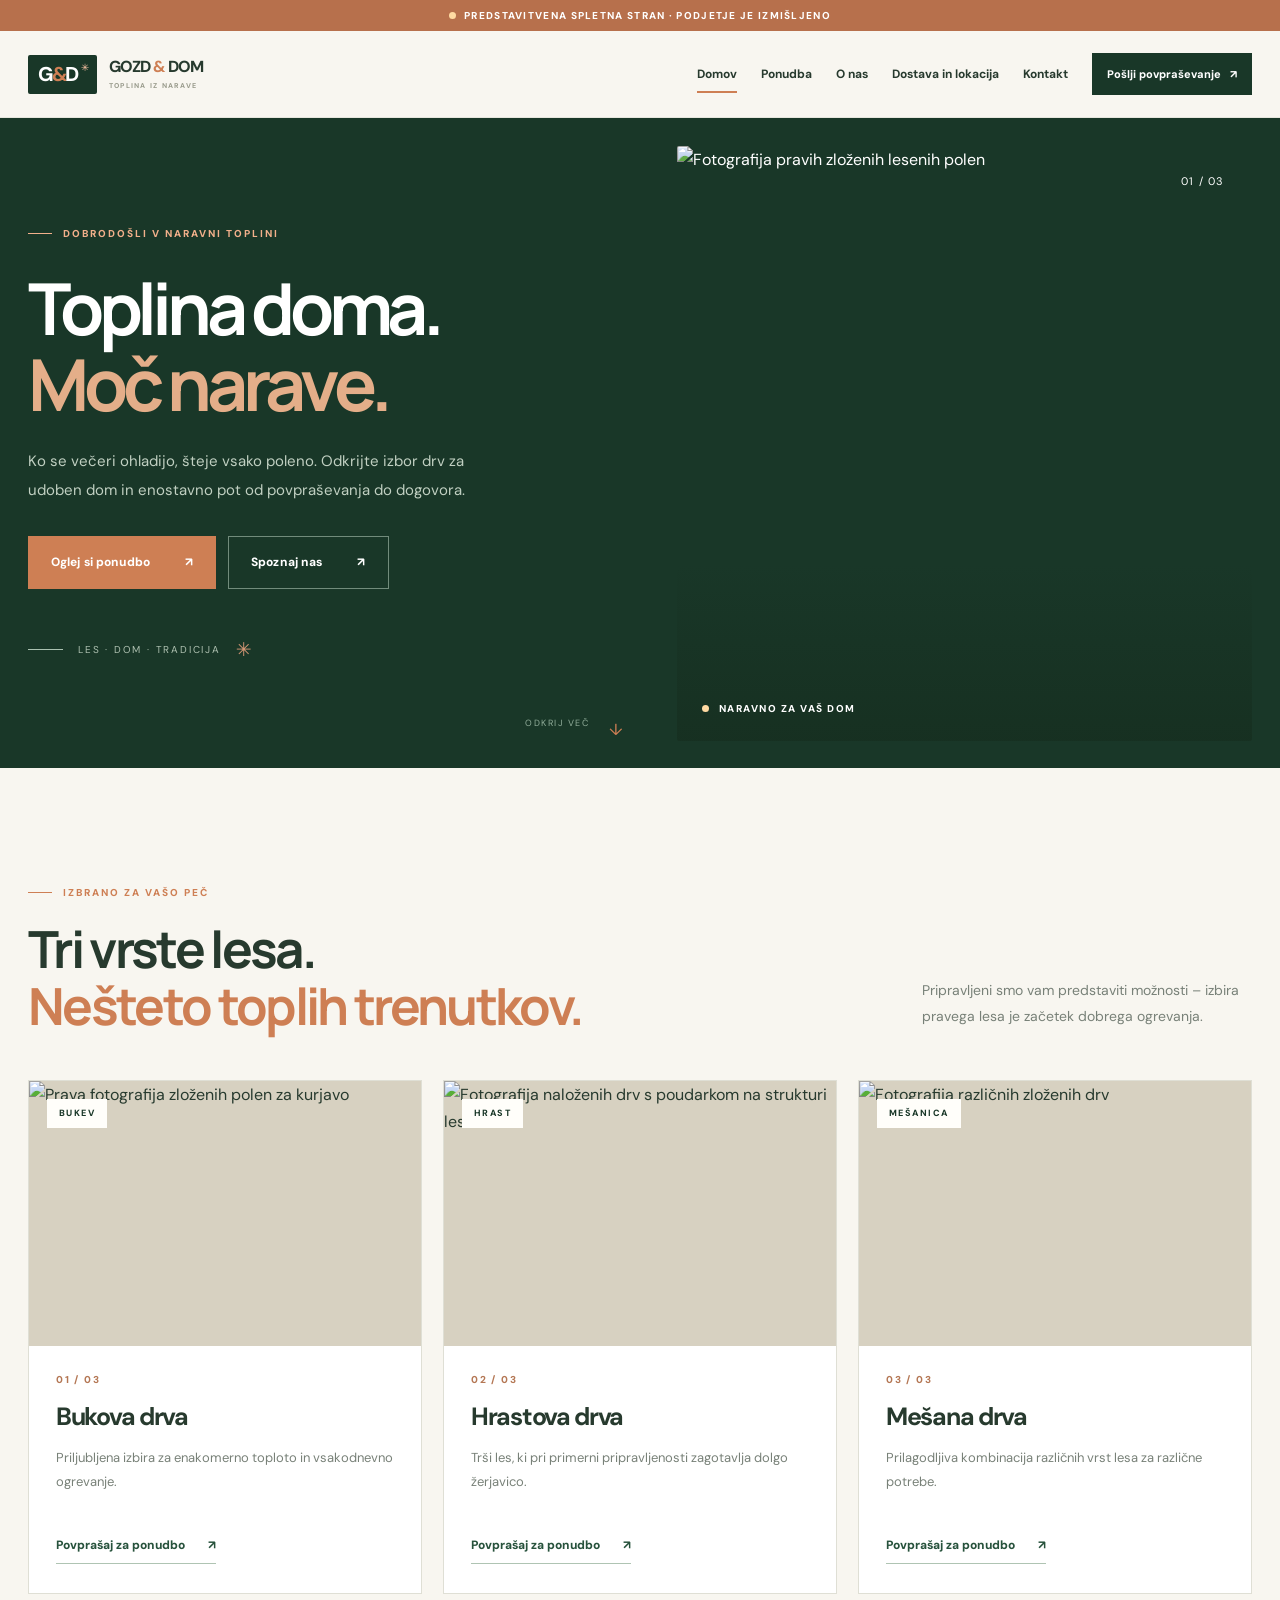
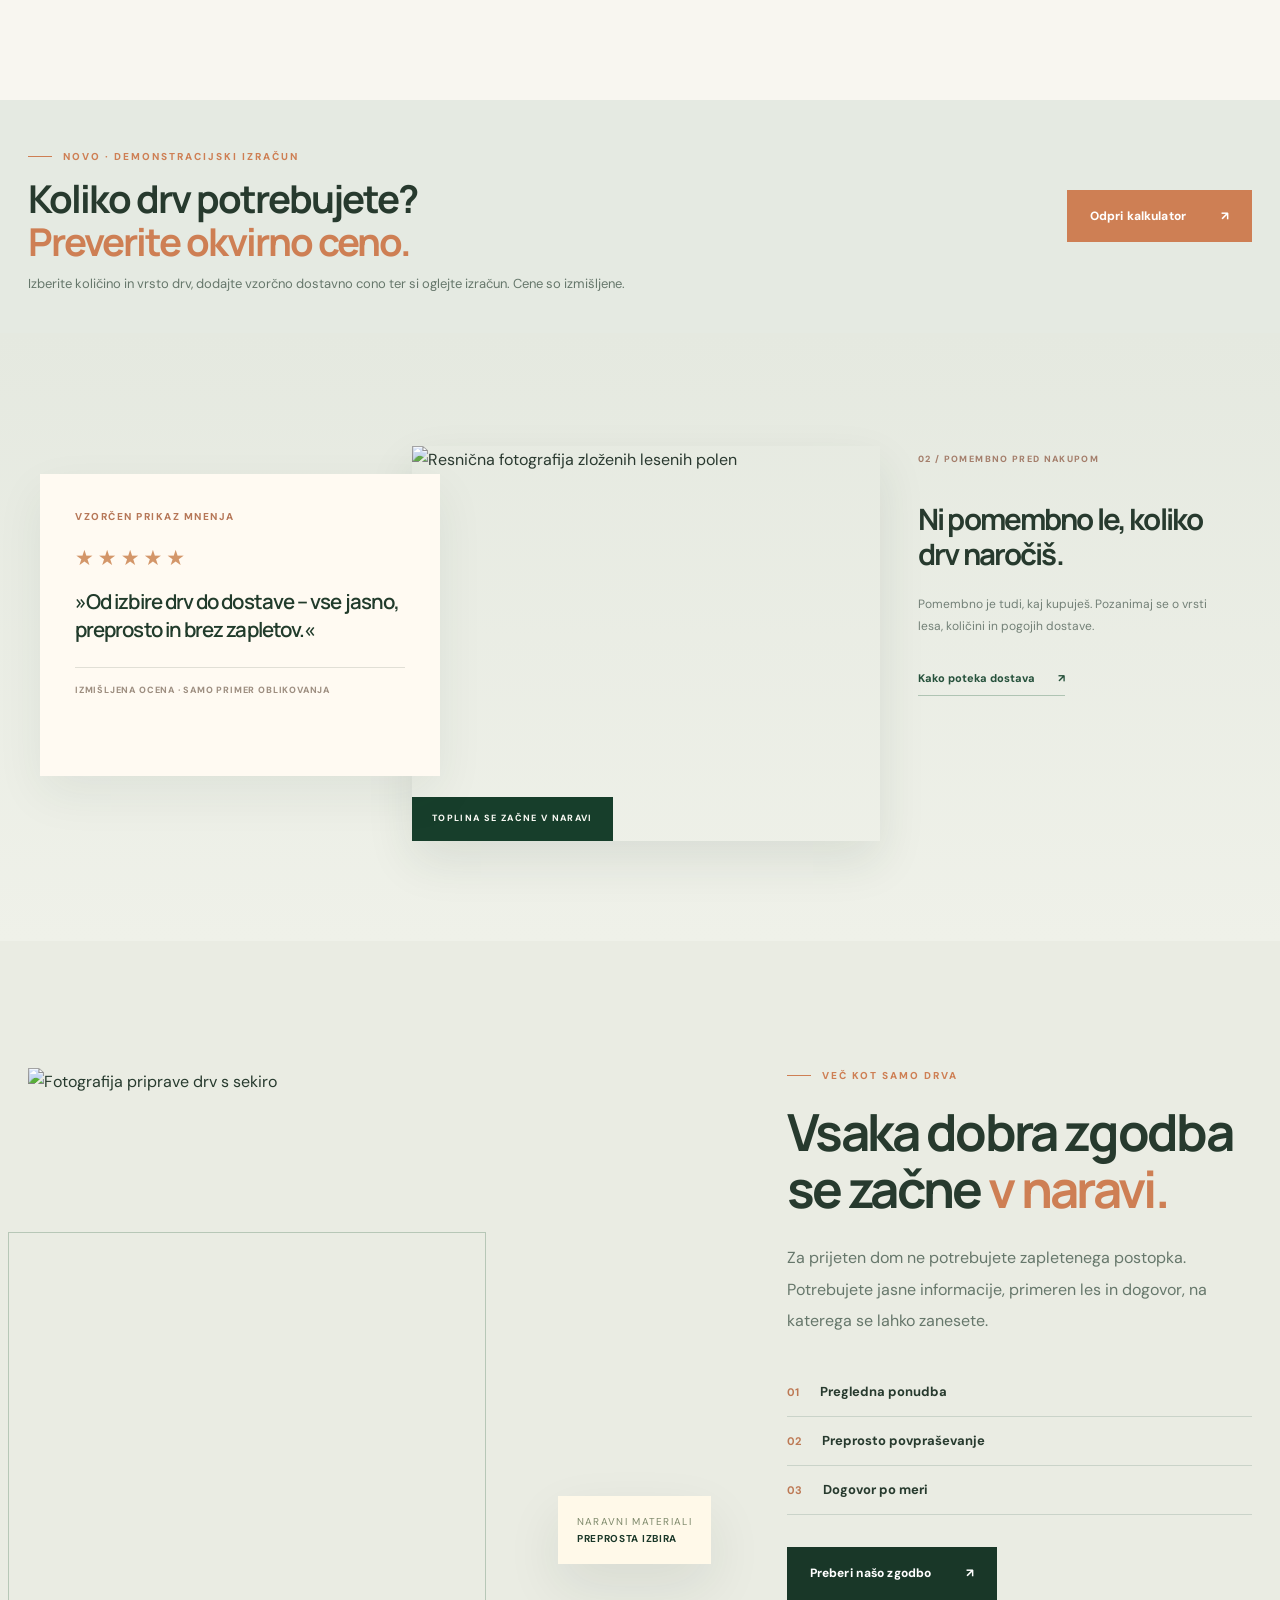
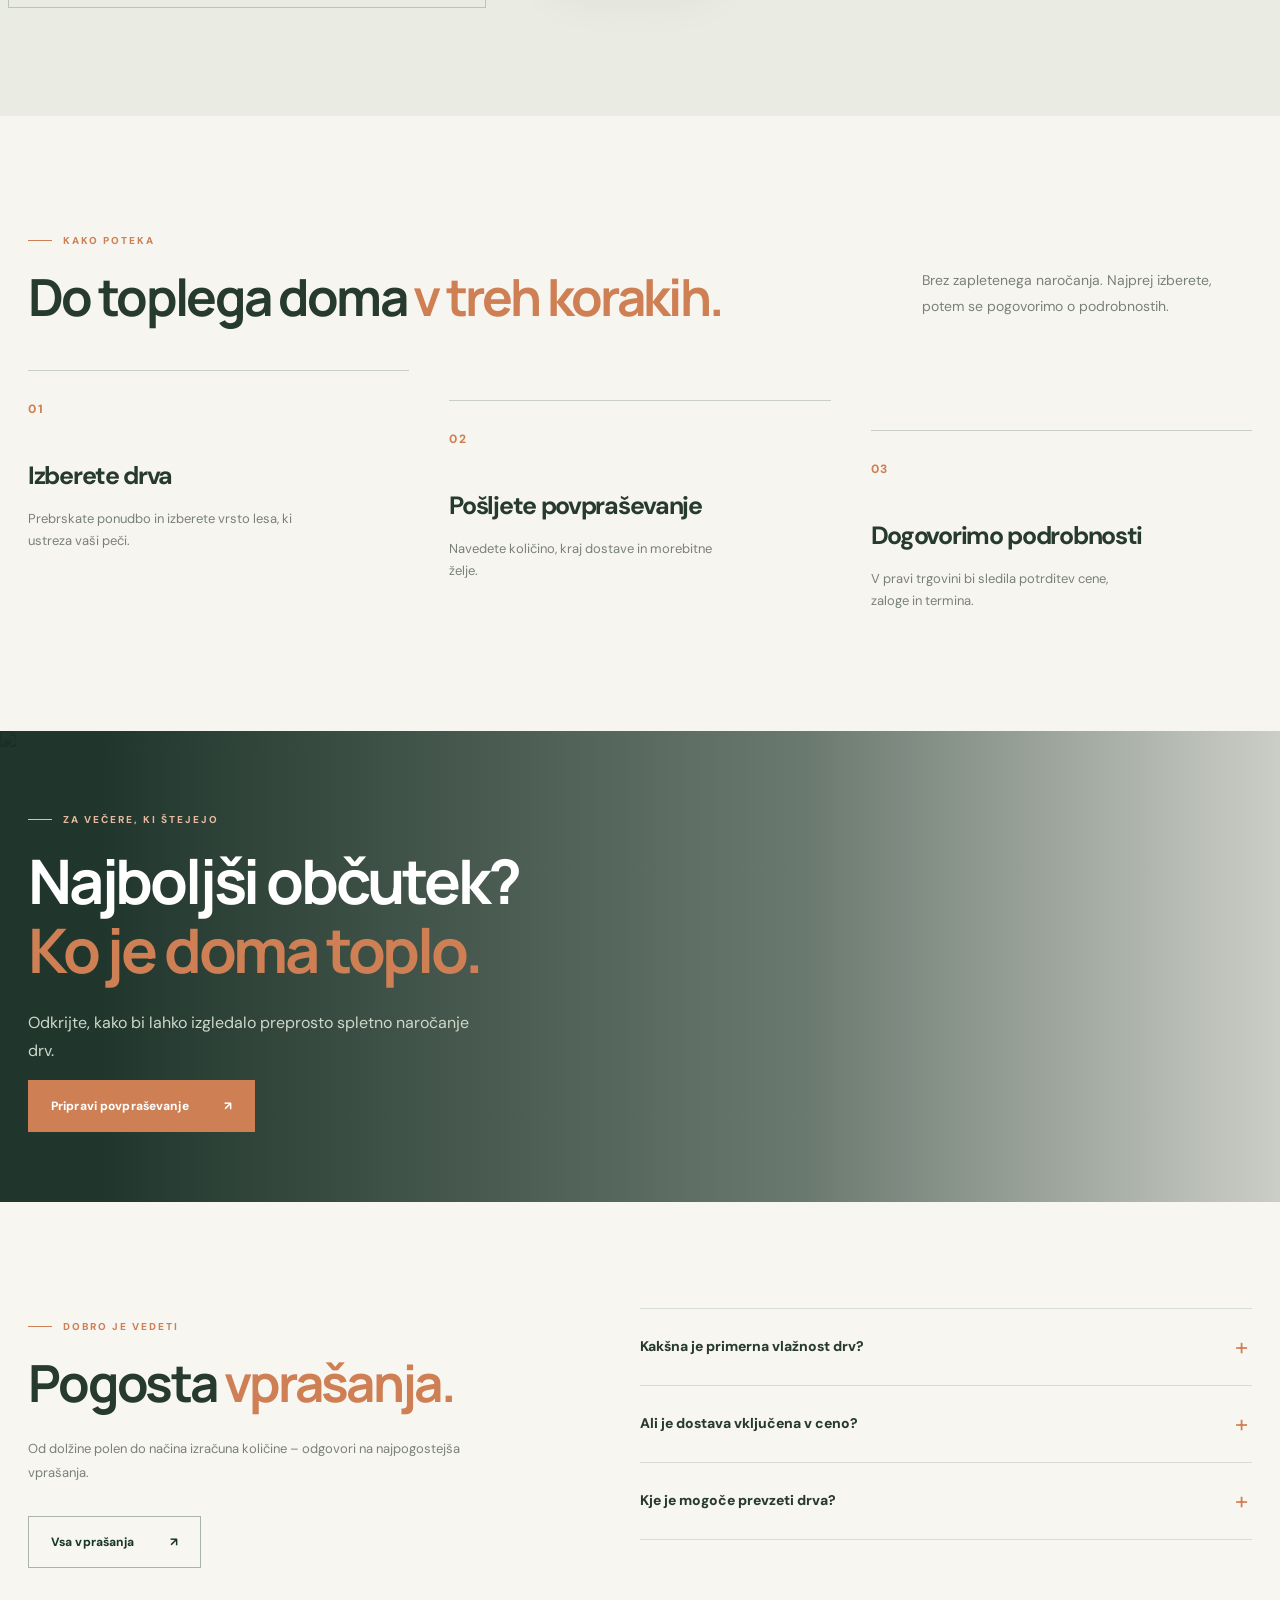
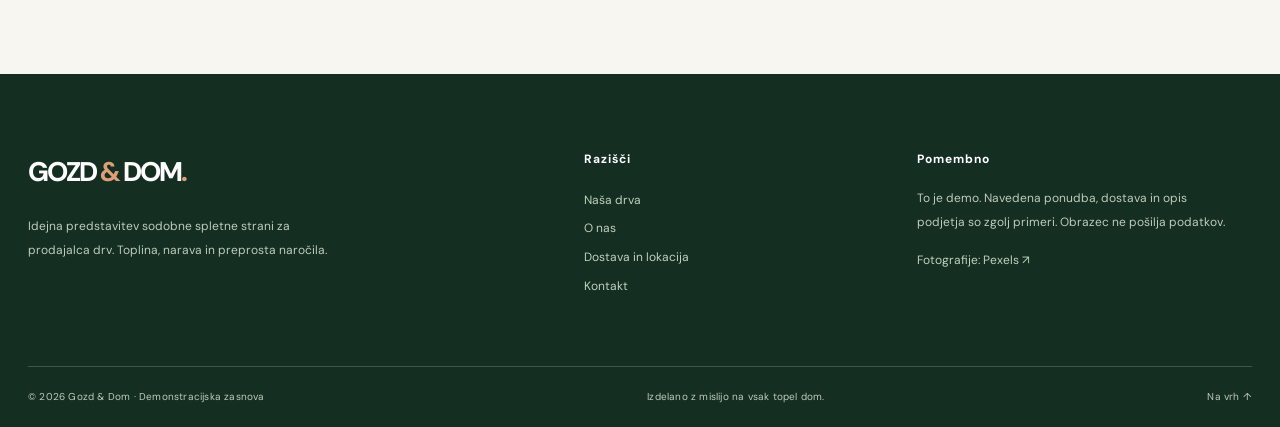
==== commit 03ce792c: "Restore aligned cards, add demo firewood price calculator and delivery zones" ====
--- a/index.html
+++ b/index.html
@@ -1,31 +1,12 @@
 <!doctype html><html lang="sl"><head><meta charset="utf-8"><meta name="viewport" content="width=device-width,initial-scale=1"><meta name="robots" content="noindex,nofollow"><meta name="description" content="Demonstracijska spletna stran Gozd & Dom z resničnimi fotografijami drv."><meta name="theme-color" content="#173d2b"><title>Domov | Gozd & Dom – DEMO</title><link rel="preconnect" href="https://images.pexels.com"><link rel="preconnect" href="https://fonts.googleapis.com"><link rel="preconnect" href="https://fonts.gstatic.com" crossorigin><link href="https://fonts.googleapis.com/css2?family=DM+Sans:wght@400;500;600;700;800&family=Manrope:wght@400;500;600;700;800&display=swap" rel="stylesheet"><link rel="stylesheet" href="styles.css"><script src="script.js" defer></script></head><body><a class="skip" href="#main">Preskoči na vsebino</a><div class="demo-ribbon"><span class="demo-dot"></span> PREDSTAVITVENA SPLETNA STRAN · PODJETJE JE IZMIŠLJENO</div><header class="site-header" id="top"><div class="container nav-wrap"><a class="brand" href="index.html" aria-label="Gozd in Dom, domov"><span class="brand-mark">G<span class="brand-amp">&</span>D<span class="brand-star">✳</span></span><span class="brand-name">GOZD <span>&</span> DOM<small>TOPLINA IZ NARAVE</small></span></a><nav class="nav" id="main-nav" aria-label="Glavna navigacija"><a href="index.html" aria-current="page">Domov</a><a href="ponudba.html" >Ponudba</a><a href="o-nas.html" >O nas</a><a href="dostava.html" >Dostava in lokacija</a><a href="kontakt.html" >Kontakt</a></nav><a class="header-cta" href="kontakt.html">Pošlji povpraševanje <span aria-hidden="true">↗</span></a><button class="menu-toggle" type="button" aria-controls="main-nav" aria-expanded="false" aria-label="Odpri meni"><span></span><span></span><span></span></button></div></header><main id="main"><section class="hero"><div class="container hero-layout"><div class="hero-copy reveal"><span class="eyebrow"><span class="eyebrow-line"></span>DOBRODOŠLI V NARAVNI TOPLINI</span><h1>Toplina doma.<br><em>Moč narave.</em></h1><p>Ko se večeri ohladijo, šteje vsako poleno. Odkrijte izbor drv za udoben dom in enostavno pot od povpraševanja do dogovora.</p><div class="hero-actions"><a class="btn btn-primary" href="ponudba.html">Oglej si ponudbo <span aria-hidden="true">↗</span></a><a class="btn btn-outline" href="o-nas.html">Spoznaj nas <span aria-hidden="true">↗</span></a></div><div class="hero-detail"><span class="hero-detail-rule"></span><span>LES · DOM · TRADICIJA</span><span class="mini-star" aria-hidden="true">✳</span></div></div><div class="hero-visual reveal"><img class="hero-photo" src="https://images.pexels.com/photos/30155541/pexels-photo-30155541.jpeg?auto=compress&amp;cs=tinysrgb&amp;w=1400" alt="Fotografija pravih zloženih lesenih polen" loading="eager" fetchpriority="high" decoding="async"><div class="photo-label"><span class="dot"></span> NARAVNO ZA VAŠ DOM</div><div class="photo-corner" aria-hidden="true">01 / 03</div></div></div><div class="scroll-hint">ODKRIJ VEČ <span>↓</span></div></section>
 
-<section class="section light-section section-selection" id="izbor">
-  <div class="selection-accent" aria-hidden="true">GOZD &amp; DOM / LES</div>
-  <div class="container selection-wide">
-    <div class="section-head selection-heading reveal">
-      <div><span class="eyebrow"><span class="eyebrow-line"></span>IZBRANO ZA VAŠO PEČ</span>
-        <h2>Tri vrste lesa.<br><em>Nešteto toplih trenutkov.</em></h2>
-      </div>
-      <p>Vsaka vrsta ima svoj značaj. Izberi pravi les in odkrij, na kaj je dobro biti pozoren pri nakupu.</p>
-    </div>
-    <div class="selection-layout">
-      <aside class="selection-aside" aria-label="Koristni nasveti">
-        <div class="rail-marker" aria-hidden="true"><span>GOZD<br>IN DOM</span><i></i><span>IZBIRA<br>LESA</span></div>
-        <div class="advice-card reveal">
-          <span class="advice-kicker">MAJHEN NASVET</span>
-          <span class="advice-symbol" aria-hidden="true">✳</span>
-          <h3>Prava toplota je v podrobnostih.</h3>
-          <p>Pred nakupom vprašaj za vlažnost, dolžino polen in način obračuna količine.</p>
-          <a href="ponudba.html#faq" class="text-link">Več nasvetov <span aria-hidden="true">↗</span></a>
-        </div>
-        <span class="rail-bottom" aria-hidden="true">01 — 03&nbsp; / &nbsp;NARAVNA TOPLOTA</span>
-      </aside>
-      <div class="selection-products">
-        <div class="product-grid"><article class="product-card reveal"><div class="product-img"><img class="" src="https://images.pexels.com/photos/7897009/pexels-photo-7897009.jpeg?auto=compress&amp;cs=tinysrgb&amp;w=900" alt="Prava fotografija zloženih polen za kurjavo" loading="lazy"  decoding="async"><span class="image-tag">BUKEV</span></div><div class="product-body"><div class="product-number">01 / 03</div><h3>Bukova drva</h3><p>Priljubljena izbira za enakomerno toploto in vsakodnevno ogrevanje.</p><a class="text-link" href="kontakt.html?vrsta=Bukova%20drva">Povprašaj za ponudbo <span aria-hidden="true">↗</span></a></div></article><article class="product-card reveal"><div class="product-img"><img class="" src="https://images.pexels.com/photos/13373024/pexels-photo-13373024.jpeg?auto=compress&amp;cs=tinysrgb&amp;w=900" alt="Fotografija naloženih drv s poudarkom na strukturi lesa" loading="lazy"  decoding="async"><span class="image-tag">HRAST</span></div><div class="product-body"><div class="product-number">02 / 03</div><h3>Hrastova drva</h3><p>Trši les, ki pri primerni pripravljenosti zagotavlja dolgo žerjavico.</p><a class="text-link" href="kontakt.html?vrsta=Hrastova%20drva">Povprašaj za ponudbo <span aria-hidden="true">↗</span></a></div></article><article class="product-card reveal"><div class="product-img"><img class="" src="https://images.pexels.com/photos/12371116/pexels-photo-12371116.jpeg?auto=compress&amp;cs=tinysrgb&amp;w=900" alt="Fotografija različnih zloženih drv" loading="lazy"  decoding="async"><span class="image-tag">MEŠANICA</span></div><div class="product-body"><div class="product-number">03 / 03</div><h3>Mešana drva</h3><p>Prilagodljiva kombinacija različnih vrst lesa za različne potrebe.</p><a class="text-link" href="kontakt.html?vrsta=Me%C5%A1ana%20drva">Povprašaj za ponudbo <span aria-hidden="true">↗</span></a></div></article></div>
-        <div class="selection-footnote reveal"><span class="footnote-icon" aria-hidden="true">i</span><span>Fotografije so predstavitvene. Videz fotografiranega lesa ne potrjuje njegove vrste ali kakovosti.</span><a href="ponudba.html">Oglej si vse ↗</a></div>
-      </div>
-    </div>
+<section class="section light-section"><div class="container"><div class="section-head reveal"><div><span class="eyebrow"><span class="eyebrow-line"></span>IZBRANO ZA VAŠO PEČ</span><h2>Tri vrste lesa.<br><em>Nešteto toplih trenutkov.</em></h2></div><p>Pripravljeni smo vam predstaviti možnosti – izbira pravega lesa je začetek dobrega ogrevanja.</p></div><div class="product-grid"><article class="product-card reveal"><div class="product-img"><img class="" src="https://images.pexels.com/photos/7897009/pexels-photo-7897009.jpeg?auto=compress&amp;cs=tinysrgb&amp;w=900" alt="Prava fotografija zloženih polen za kurjavo" loading="lazy"  decoding="async"><span class="image-tag">BUKEV</span></div><div class="product-body"><div class="product-number">01 / 03</div><h3>Bukova drva</h3><p>Priljubljena izbira za enakomerno toploto in vsakodnevno ogrevanje.</p><a class="text-link" href="kontakt.html?vrsta=Bukova%20drva">Povprašaj za ponudbo <span aria-hidden="true">↗</span></a></div></article><article class="product-card reveal"><div class="product-img"><img class="" src="https://images.pexels.com/photos/13373024/pexels-photo-13373024.jpeg?auto=compress&amp;cs=tinysrgb&amp;w=900" alt="Fotografija naloženih drv s poudarkom na strukturi lesa" loading="lazy"  decoding="async"><span class="image-tag">HRAST</span></div><div class="product-body"><div class="product-number">02 / 03</div><h3>Hrastova drva</h3><p>Trši les, ki pri primerni pripravljenosti zagotavlja dolgo žerjavico.</p><a class="text-link" href="kontakt.html?vrsta=Hrastova%20drva">Povprašaj za ponudbo <span aria-hidden="true">↗</span></a></div></article><article class="product-card reveal"><div class="product-img"><img class="" src="https://images.pexels.com/photos/12371116/pexels-photo-12371116.jpeg?auto=compress&amp;cs=tinysrgb&amp;w=900" alt="Fotografija različnih zloženih drv" loading="lazy"  decoding="async"><span class="image-tag">MEŠANICA</span></div><div class="product-body"><div class="product-number">03 / 03</div><h3>Mešana drva</h3><p>Prilagodljiva kombinacija različnih vrst lesa za različne potrebe.</p><a class="text-link" href="kontakt.html?vrsta=Me%C5%A1ana%20drva">Povprašaj za ponudbo <span aria-hidden="true">↗</span></a></div></article></div></div></section>
+
+
+<section class="calculator-teaser" aria-label="Hitri izračun cene drv">
+  <div class="container calculator-teaser-inner reveal">
+    <div><span class="eyebrow"><span class="eyebrow-line"></span>NOVO · DEMONSTRACIJSKI IZRAČUN</span><h2>Koliko drv potrebujete?<br><em>Preverite okvirno ceno.</em></h2><p>Izberite količino in vrsto drv, dodajte vzorčno dostavno cono ter si oglejte izračun. Cene so izmišljene.</p></div>
+    <a class="btn btn-primary" href="ponudba.html#kalkulator">Odpri kalkulator <span aria-hidden="true">↗</span></a>
   </div>
 </section>
 <section class="editorial-interlude" aria-label="Primer mnenja in informacij">
--- a/styles.css
+++ b/styles.css
@@ -121,3 +121,62 @@
 @media(prefers-reduced-motion:reduce){
  .product-card,.product-img img,.btn{transition:none!important}
 }
+
+/* --- Restored three-column cards, calculator and delivery zones --- */
+.calculator-teaser{background:#e5eae2;padding:38px 0}
+.calculator-teaser-inner{display:flex;align-items:center;justify-content:space-between;gap:40px}
+.calculator-teaser .eyebrow{margin-bottom:12px}
+.calculator-teaser h2{font-size:clamp(28px,3vw,43px);margin-bottom:10px}
+.calculator-teaser p{font-size:13px;color:#66776b;max-width:650px;margin:0}
+.calculator-teaser .btn{flex:none}
+.calculator-section{background:#ecefe7}
+.calculator-layout{display:grid;grid-template-columns:1.05fr .95fr;gap:24px;align-items:stretch}
+.calculator-controls{background:#fff;padding:36px;display:flex;flex-direction:column;gap:12px;border:1px solid #dae2d7}
+.calc-flag{font-size:10px;letter-spacing:.13em;font-weight:800;color:#b17051;margin-bottom:8px}
+.calculator-controls label{font-size:13px;font-weight:800;color:var(--ink);margin-top:8px}
+.calculator-controls select,.calc-quantity-field input{width:100%;border:1px solid #cbd6ca;background:#f9fbf7;min-height:49px;padding:12px 14px;outline:none;color:var(--ink);font-size:14px;border-radius:0}
+.calculator-controls select:focus,.calc-quantity-field input:focus{box-shadow:0 0 0 3px #d4e8da;border-color:#4e795e}
+.calc-quantity-heading{display:flex;justify-content:space-between;gap:10px;align-items:center}
+.calc-quantity-heading span,.calc-range-label{font-size:11px;color:#778677}
+.calc-quantity-field{position:relative}
+.calc-quantity-field input{padding-right:56px;font-weight:700;font-size:20px}
+.calc-quantity-field>span{position:absolute;right:16px;top:13px;color:#7a8578;font-size:12px;font-weight:700}
+.calculator-controls #calc-slider{width:100%;accent-color:#c97952;margin:3px 0 0;cursor:pointer}
+.calc-range-label{display:flex;justify-content:space-between;margin-top:-9px}
+.calculator-controls .calc-helper{font-size:11px;color:#748477;line-height:1.8;margin:0}
+.calculator-controls .text-link{align-self:flex-start;font-size:12px}
+.calculator-result{background:#1b422e;color:white;padding:38px 38px 34px;display:flex;flex-direction:column;justify-content:flex-start;min-width:0}
+.calculator-result .label{color:#e3ad89}
+.calc-result-top{margin-top:30px;padding-bottom:27px;border-bottom:1px solid #567460}
+.calc-result-top p{font-size:15px;color:#c7d9c8;margin-bottom:4px}
+.calc-total{font-size:clamp(52px,6vw,76px);font-weight:800;letter-spacing:-.065em;line-height:1.12;margin:11px 0}
+#calc-total-label{font-size:12px;color:#b6c6b7}
+.calc-result-lines{padding:24px 0;display:grid;gap:12px}
+.calc-result-lines>div{display:flex;justify-content:space-between;gap:20px;border-bottom:1px solid #496d55;padding-bottom:10px;font-size:13px}
+.calc-result-lines span{color:#bcd1bf}
+.calc-result-lines strong{font-weight:800}
+.calc-note{font-size:11px;line-height:1.8;color:#d4decf;margin:5px 0 24px}
+.calc-request{align-self:stretch;margin-top:auto}
+.calc-request[aria-disabled="true"]{pointer-events:none;opacity:.5}
+.calc-legal{font-size:12px;color:#707d70;line-height:1.8;max-width:960px;margin:27px 0 0}
+.delivery-zone-section{background:#f2f4ed}
+.delivery-zone-grid{display:grid;grid-template-columns:minmax(0,1.5fr) minmax(300px,1fr);gap:24px}
+.delivery-map-frame{background:white;min-width:0;border:1px solid #d9e2d6}
+#delivery-map{height:530px;width:100%;background:#e4e9e2}
+#delivery-map .map-loading{padding:30px;color:#627364}
+.delivery-map-caption{padding:18px 21px 18px;font-size:11px;color:#708072;line-height:1.8;margin:0}
+.delivery-zone-info{padding:32px 28px;background:#e3eae0}
+.delivery-zone-info h3{font-size:31px;line-height:1.2;margin:15px 0 25px}
+.zone-row{display:flex;align-items:center;gap:13px;padding:13px 0;border-bottom:1px solid #c8d4c7}
+.zone-swatch{display:block;flex:none;width:18px;height:18px;border-radius:50%;border:2px solid #20553e;background:#69a779}
+.zone-second{background:#f3c698;border-color:#c78b61}
+.zone-outside{background:transparent;border:2px dashed #879486}
+.zone-row strong{display:block;font-size:13px;color:#294834}
+.zone-row small{display:block;color:#6e7d71;margin-top:4px;font-size:11px}
+.zone-selection{margin:22px 0;background:#fffefa;padding:17px;border-left:3px solid #c47b56}
+.zone-selection strong{font-size:15px}
+.zone-selection p{font-size:12px;color:#657669;line-height:1.65;margin:8px 0 0}
+.delivery-zone-info .btn{width:100%;justify-content:center}
+.delivery-zone-info .map-caution{font-size:11px;line-height:1.75;margin-top:20px;color:#657369}
+@media(max-width:950px){.calculator-layout{grid-template-columns:1fr}.delivery-zone-grid{grid-template-columns:1fr}.delivery-zone-info{padding:26px}.calculator-result{min-height:0}.calculator-teaser-inner{align-items:start}}
+@media(max-width:760px){.calculator-teaser-inner{flex-direction:column;gap:20px}.calculator-teaser .btn{width:100%}.calculator-controls,.calculator-result{padding:26px 22px}.calculator-layout{gap:16px}#delivery-map{height:390px}.delivery-zone-section .section-head{margin-bottom:22px}}
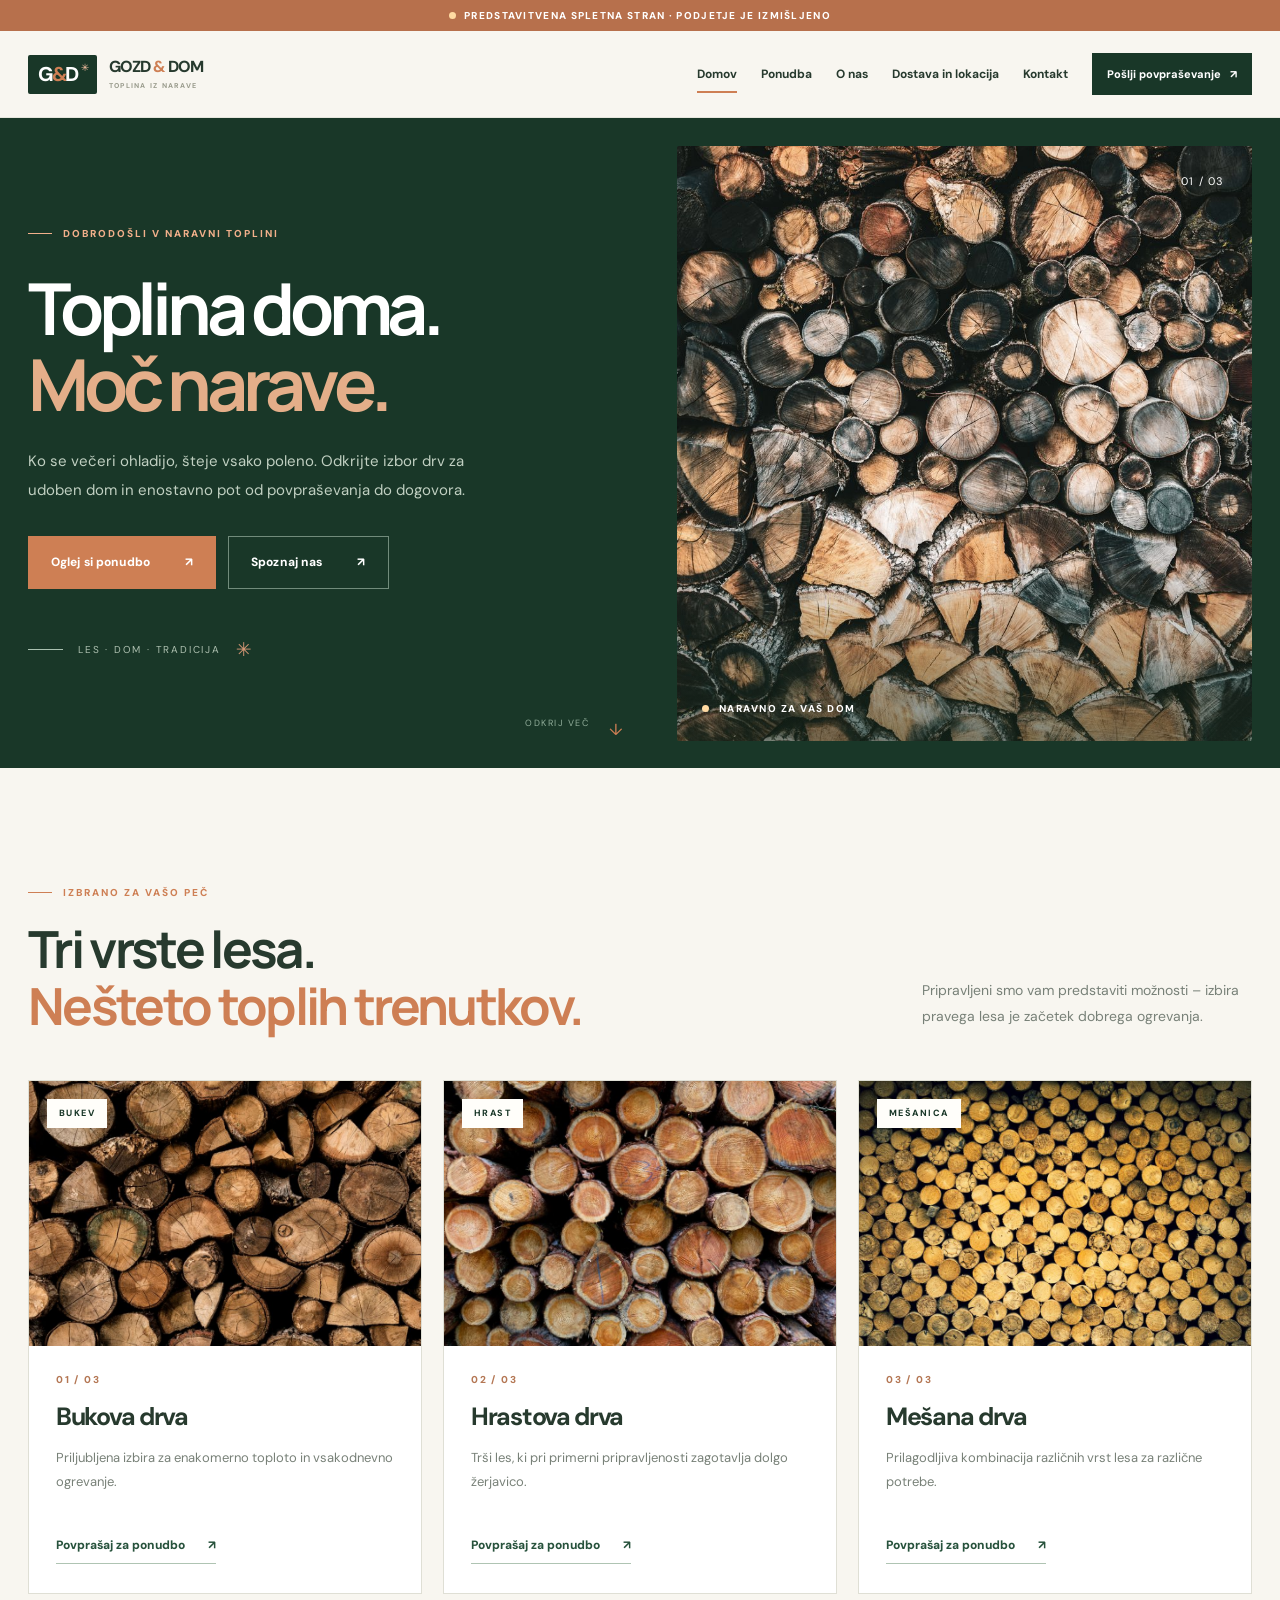
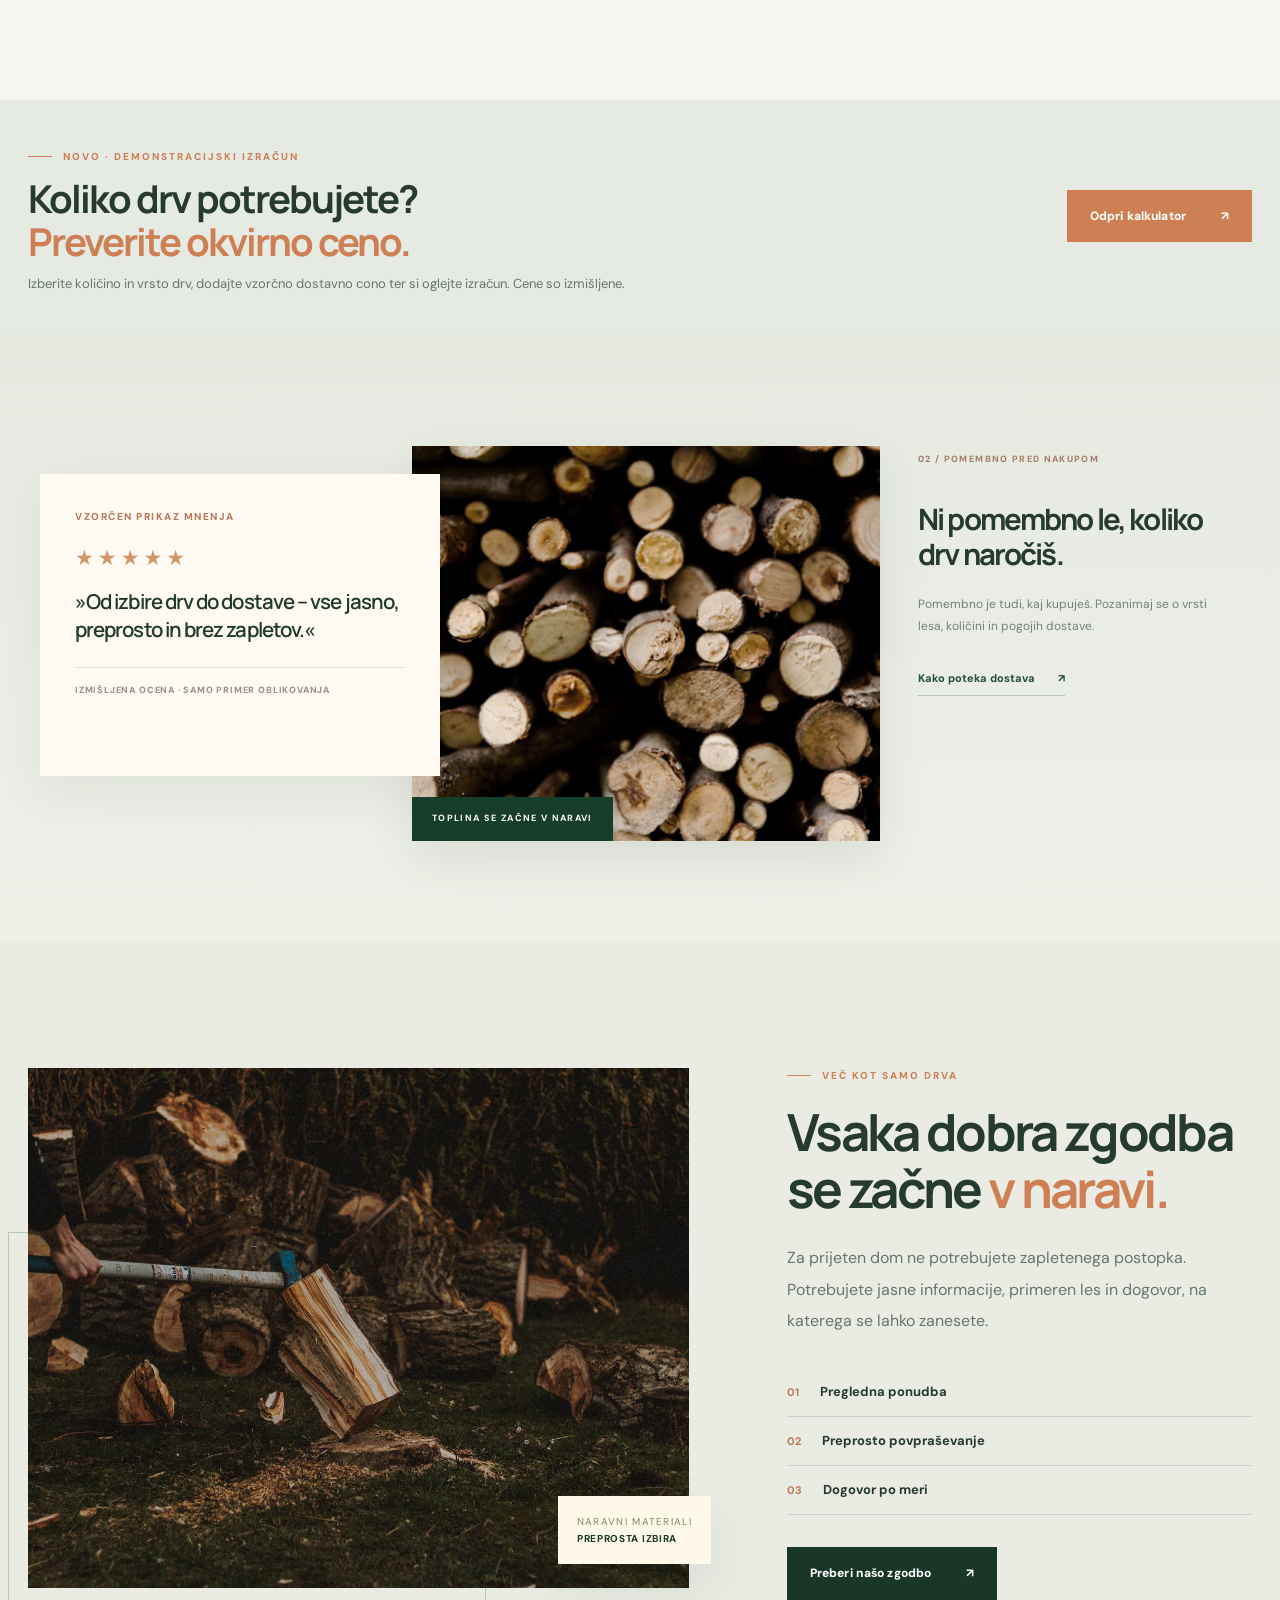
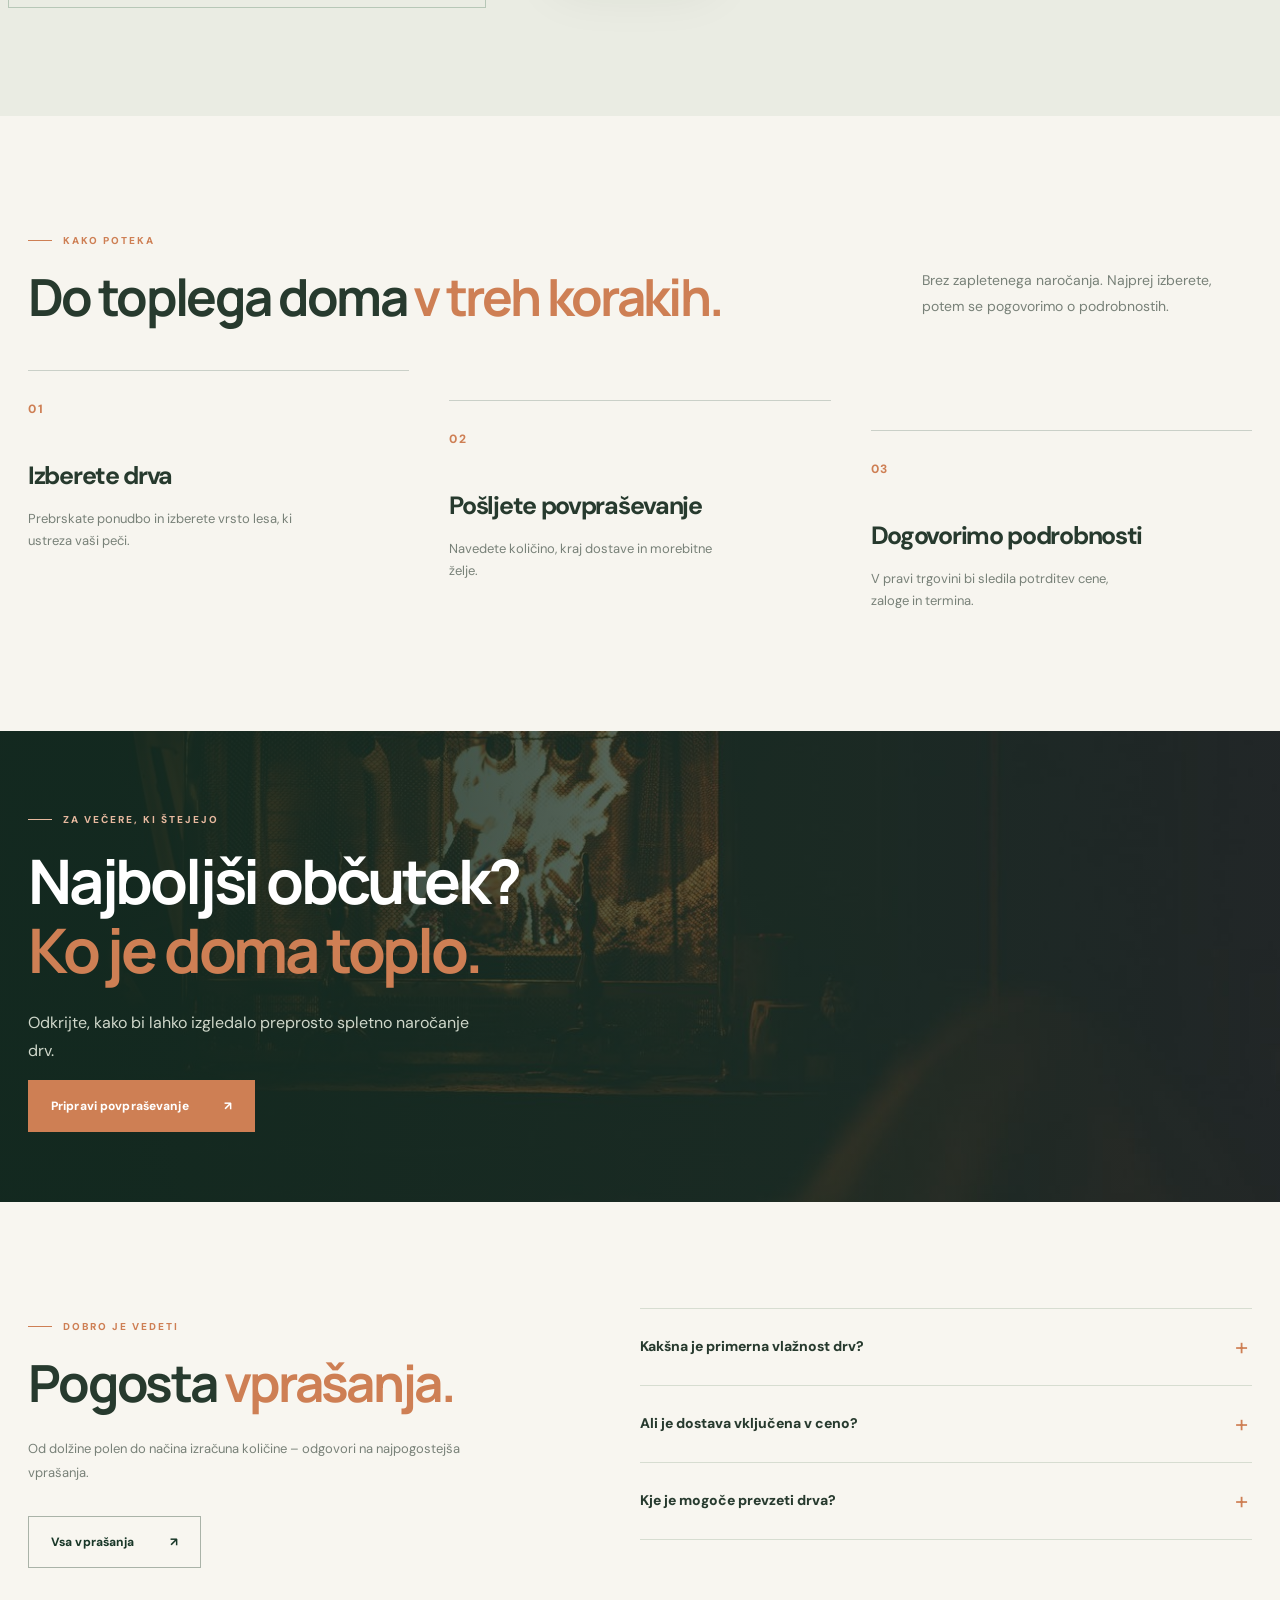
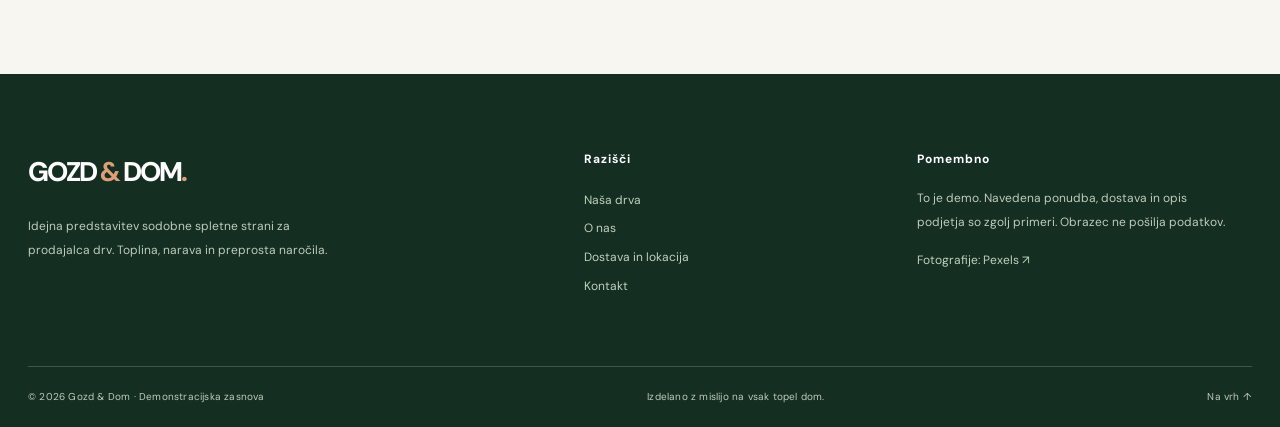
==== commit 3e989d7e: "Bundle Pexels photos locally in website" ====
--- a/index.html
+++ b/index.html
@@ -1,6 +1,6 @@
-<!doctype html><html lang="sl"><head><meta charset="utf-8"><meta name="viewport" content="width=device-width,initial-scale=1"><meta name="robots" content="noindex,nofollow"><meta name="description" content="Demonstracijska spletna stran Gozd & Dom z resničnimi fotografijami drv."><meta name="theme-color" content="#173d2b"><title>Domov | Gozd & Dom – DEMO</title><link rel="preconnect" href="https://images.pexels.com"><link rel="preconnect" href="https://fonts.googleapis.com"><link rel="preconnect" href="https://fonts.gstatic.com" crossorigin><link href="https://fonts.googleapis.com/css2?family=DM+Sans:wght@400;500;600;700;800&family=Manrope:wght@400;500;600;700;800&display=swap" rel="stylesheet"><link rel="stylesheet" href="styles.css"><script src="script.js" defer></script></head><body><a class="skip" href="#main">Preskoči na vsebino</a><div class="demo-ribbon"><span class="demo-dot"></span> PREDSTAVITVENA SPLETNA STRAN · PODJETJE JE IZMIŠLJENO</div><header class="site-header" id="top"><div class="container nav-wrap"><a class="brand" href="index.html" aria-label="Gozd in Dom, domov"><span class="brand-mark">G<span class="brand-amp">&</span>D<span class="brand-star">✳</span></span><span class="brand-name">GOZD <span>&</span> DOM<small>TOPLINA IZ NARAVE</small></span></a><nav class="nav" id="main-nav" aria-label="Glavna navigacija"><a href="index.html" aria-current="page">Domov</a><a href="ponudba.html" >Ponudba</a><a href="o-nas.html" >O nas</a><a href="dostava.html" >Dostava in lokacija</a><a href="kontakt.html" >Kontakt</a></nav><a class="header-cta" href="kontakt.html">Pošlji povpraševanje <span aria-hidden="true">↗</span></a><button class="menu-toggle" type="button" aria-controls="main-nav" aria-expanded="false" aria-label="Odpri meni"><span></span><span></span><span></span></button></div></header><main id="main"><section class="hero"><div class="container hero-layout"><div class="hero-copy reveal"><span class="eyebrow"><span class="eyebrow-line"></span>DOBRODOŠLI V NARAVNI TOPLINI</span><h1>Toplina doma.<br><em>Moč narave.</em></h1><p>Ko se večeri ohladijo, šteje vsako poleno. Odkrijte izbor drv za udoben dom in enostavno pot od povpraševanja do dogovora.</p><div class="hero-actions"><a class="btn btn-primary" href="ponudba.html">Oglej si ponudbo <span aria-hidden="true">↗</span></a><a class="btn btn-outline" href="o-nas.html">Spoznaj nas <span aria-hidden="true">↗</span></a></div><div class="hero-detail"><span class="hero-detail-rule"></span><span>LES · DOM · TRADICIJA</span><span class="mini-star" aria-hidden="true">✳</span></div></div><div class="hero-visual reveal"><img class="hero-photo" src="https://images.pexels.com/photos/30155541/pexels-photo-30155541.jpeg?auto=compress&amp;cs=tinysrgb&amp;w=1400" alt="Fotografija pravih zloženih lesenih polen" loading="eager" fetchpriority="high" decoding="async"><div class="photo-label"><span class="dot"></span> NARAVNO ZA VAŠ DOM</div><div class="photo-corner" aria-hidden="true">01 / 03</div></div></div><div class="scroll-hint">ODKRIJ VEČ <span>↓</span></div></section>
+<!doctype html><html lang="sl"><head><meta charset="utf-8"><meta name="viewport" content="width=device-width,initial-scale=1"><meta name="robots" content="noindex,nofollow"><meta name="description" content="Demonstracijska spletna stran Gozd & Dom z resničnimi fotografijami drv."><meta name="theme-color" content="#173d2b"><title>Domov | Gozd & Dom – DEMO</title><link rel="preconnect" href="https://images.pexels.com"><link rel="preconnect" href="https://fonts.googleapis.com"><link rel="preconnect" href="https://fonts.gstatic.com" crossorigin><link href="https://fonts.googleapis.com/css2?family=DM+Sans:wght@400;500;600;700;800&family=Manrope:wght@400;500;600;700;800&display=swap" rel="stylesheet"><link rel="stylesheet" href="styles.css"><script src="script.js" defer></script></head><body><a class="skip" href="#main">Preskoči na vsebino</a><div class="demo-ribbon"><span class="demo-dot"></span> PREDSTAVITVENA SPLETNA STRAN · PODJETJE JE IZMIŠLJENO</div><header class="site-header" id="top"><div class="container nav-wrap"><a class="brand" href="index.html" aria-label="Gozd in Dom, domov"><span class="brand-mark">G<span class="brand-amp">&</span>D<span class="brand-star">✳</span></span><span class="brand-name">GOZD <span>&</span> DOM<small>TOPLINA IZ NARAVE</small></span></a><nav class="nav" id="main-nav" aria-label="Glavna navigacija"><a href="index.html" aria-current="page">Domov</a><a href="ponudba.html" >Ponudba</a><a href="o-nas.html" >O nas</a><a href="dostava.html" >Dostava in lokacija</a><a href="kontakt.html" >Kontakt</a></nav><a class="header-cta" href="kontakt.html">Pošlji povpraševanje <span aria-hidden="true">↗</span></a><button class="menu-toggle" type="button" aria-controls="main-nav" aria-expanded="false" aria-label="Odpri meni"><span></span><span></span><span></span></button></div></header><main id="main"><section class="hero"><div class="container hero-layout"><div class="hero-copy reveal"><span class="eyebrow"><span class="eyebrow-line"></span>DOBRODOŠLI V NARAVNI TOPLINI</span><h1>Toplina doma.<br><em>Moč narave.</em></h1><p>Ko se večeri ohladijo, šteje vsako poleno. Odkrijte izbor drv za udoben dom in enostavno pot od povpraševanja do dogovora.</p><div class="hero-actions"><a class="btn btn-primary" href="ponudba.html">Oglej si ponudbo <span aria-hidden="true">↗</span></a><a class="btn btn-outline" href="o-nas.html">Spoznaj nas <span aria-hidden="true">↗</span></a></div><div class="hero-detail"><span class="hero-detail-rule"></span><span>LES · DOM · TRADICIJA</span><span class="mini-star" aria-hidden="true">✳</span></div></div><div class="hero-visual reveal"><img class="hero-photo" src="images/hero-drva.jpg" alt="Fotografija pravih zloženih lesenih polen" loading="eager" fetchpriority="high" decoding="async"><div class="photo-label"><span class="dot"></span> NARAVNO ZA VAŠ DOM</div><div class="photo-corner" aria-hidden="true">01 / 03</div></div></div><div class="scroll-hint">ODKRIJ VEČ <span>↓</span></div></section>
 
-<section class="section light-section"><div class="container"><div class="section-head reveal"><div><span class="eyebrow"><span class="eyebrow-line"></span>IZBRANO ZA VAŠO PEČ</span><h2>Tri vrste lesa.<br><em>Nešteto toplih trenutkov.</em></h2></div><p>Pripravljeni smo vam predstaviti možnosti – izbira pravega lesa je začetek dobrega ogrevanja.</p></div><div class="product-grid"><article class="product-card reveal"><div class="product-img"><img class="" src="https://images.pexels.com/photos/7897009/pexels-photo-7897009.jpeg?auto=compress&amp;cs=tinysrgb&amp;w=900" alt="Prava fotografija zloženih polen za kurjavo" loading="lazy"  decoding="async"><span class="image-tag">BUKEV</span></div><div class="product-body"><div class="product-number">01 / 03</div><h3>Bukova drva</h3><p>Priljubljena izbira za enakomerno toploto in vsakodnevno ogrevanje.</p><a class="text-link" href="kontakt.html?vrsta=Bukova%20drva">Povprašaj za ponudbo <span aria-hidden="true">↗</span></a></div></article><article class="product-card reveal"><div class="product-img"><img class="" src="https://images.pexels.com/photos/13373024/pexels-photo-13373024.jpeg?auto=compress&amp;cs=tinysrgb&amp;w=900" alt="Fotografija naloženih drv s poudarkom na strukturi lesa" loading="lazy"  decoding="async"><span class="image-tag">HRAST</span></div><div class="product-body"><div class="product-number">02 / 03</div><h3>Hrastova drva</h3><p>Trši les, ki pri primerni pripravljenosti zagotavlja dolgo žerjavico.</p><a class="text-link" href="kontakt.html?vrsta=Hrastova%20drva">Povprašaj za ponudbo <span aria-hidden="true">↗</span></a></div></article><article class="product-card reveal"><div class="product-img"><img class="" src="https://images.pexels.com/photos/12371116/pexels-photo-12371116.jpeg?auto=compress&amp;cs=tinysrgb&amp;w=900" alt="Fotografija različnih zloženih drv" loading="lazy"  decoding="async"><span class="image-tag">MEŠANICA</span></div><div class="product-body"><div class="product-number">03 / 03</div><h3>Mešana drva</h3><p>Prilagodljiva kombinacija različnih vrst lesa za različne potrebe.</p><a class="text-link" href="kontakt.html?vrsta=Me%C5%A1ana%20drva">Povprašaj za ponudbo <span aria-hidden="true">↗</span></a></div></article></div></div></section>
+<section class="section light-section"><div class="container"><div class="section-head reveal"><div><span class="eyebrow"><span class="eyebrow-line"></span>IZBRANO ZA VAŠO PEČ</span><h2>Tri vrste lesa.<br><em>Nešteto toplih trenutkov.</em></h2></div><p>Pripravljeni smo vam predstaviti možnosti – izbira pravega lesa je začetek dobrega ogrevanja.</p></div><div class="product-grid"><article class="product-card reveal"><div class="product-img"><img class="" src="images/bukova-drva.jpg" alt="Prava fotografija zloženih polen za kurjavo" loading="lazy"  decoding="async"><span class="image-tag">BUKEV</span></div><div class="product-body"><div class="product-number">01 / 03</div><h3>Bukova drva</h3><p>Priljubljena izbira za enakomerno toploto in vsakodnevno ogrevanje.</p><a class="text-link" href="kontakt.html?vrsta=Bukova%20drva">Povprašaj za ponudbo <span aria-hidden="true">↗</span></a></div></article><article class="product-card reveal"><div class="product-img"><img class="" src="images/hrastova-drva.jpg" alt="Fotografija naloženih drv s poudarkom na strukturi lesa" loading="lazy"  decoding="async"><span class="image-tag">HRAST</span></div><div class="product-body"><div class="product-number">02 / 03</div><h3>Hrastova drva</h3><p>Trši les, ki pri primerni pripravljenosti zagotavlja dolgo žerjavico.</p><a class="text-link" href="kontakt.html?vrsta=Hrastova%20drva">Povprašaj za ponudbo <span aria-hidden="true">↗</span></a></div></article><article class="product-card reveal"><div class="product-img"><img class="" src="images/mesana-drva.jpg" alt="Fotografija različnih zloženih drv" loading="lazy"  decoding="async"><span class="image-tag">MEŠANICA</span></div><div class="product-body"><div class="product-number">03 / 03</div><h3>Mešana drva</h3><p>Prilagodljiva kombinacija različnih vrst lesa za različne potrebe.</p><a class="text-link" href="kontakt.html?vrsta=Me%C5%A1ana%20drva">Povprašaj za ponudbo <span aria-hidden="true">↗</span></a></div></article></div></div></section>
 
 
 <section class="calculator-teaser" aria-label="Hitri izračun cene drv">
@@ -19,7 +19,7 @@
         <p class="review-disclaimer">IZMIŠLJENA OCENA · SAMO PRIMER OBLIKOVANJA</p>
       </article>
       <div class="editorial-image reveal">
-        <img src="https://images.pexels.com/photos/3933911/pexels-photo-3933911.jpeg?auto=compress&amp;cs=tinysrgb&amp;w=1300" loading="lazy" decoding="async" alt="Resnična fotografija zloženih lesenih polen">
+        <img src="images/zlozena-polena.jpg" loading="lazy" decoding="async" alt="Resnična fotografija zloženih lesenih polen">
         <span class="editorial-image-label">TOPLINA SE ZAČNE V NARAVI</span>
       </div>
       <div class="editorial-aside reveal">
@@ -32,7 +32,7 @@
   </div>
 </section>
 
-<section class="section section-story"><div class="container split-grid"><div class="image-stack reveal"><img class="story-photo" src="https://images.pexels.com/photos/6835308/pexels-photo-6835308.jpeg?auto=compress&amp;cs=tinysrgb&amp;w=1400" alt="Fotografija priprave drv s sekiro" loading="lazy"  decoding="async"><div class="floating-caption">NARAVNI MATERIALI<br><strong>PREPROSTA IZBIRA</strong></div></div><div class="story-copy reveal"><span class="eyebrow"><span class="eyebrow-line"></span>VEČ KOT SAMO DRVA</span><h2>Vsaka dobra zgodba se začne <em>v naravi.</em></h2><p>Za prijeten dom ne potrebujete zapletenega postopka. Potrebujete jasne informacije, primeren les in dogovor, na katerega se lahko zanesete.</p><div class="story-facts"><div><strong>01</strong><span>Pregledna ponudba</span></div><div><strong>02</strong><span>Preprosto povpraševanje</span></div><div><strong>03</strong><span>Dogovor po meri</span></div></div><a class="btn btn-dark" href="o-nas.html">Preberi našo zgodbo <span aria-hidden="true">↗</span></a></div></div></section>
+<section class="section section-story"><div class="container split-grid"><div class="image-stack reveal"><img class="story-photo" src="images/priprava-drv.jpg" alt="Fotografija priprave drv s sekiro" loading="lazy"  decoding="async"><div class="floating-caption">NARAVNI MATERIALI<br><strong>PREPROSTA IZBIRA</strong></div></div><div class="story-copy reveal"><span class="eyebrow"><span class="eyebrow-line"></span>VEČ KOT SAMO DRVA</span><h2>Vsaka dobra zgodba se začne <em>v naravi.</em></h2><p>Za prijeten dom ne potrebujete zapletenega postopka. Potrebujete jasne informacije, primeren les in dogovor, na katerega se lahko zanesete.</p><div class="story-facts"><div><strong>01</strong><span>Pregledna ponudba</span></div><div><strong>02</strong><span>Preprosto povpraševanje</span></div><div><strong>03</strong><span>Dogovor po meri</span></div></div><a class="btn btn-dark" href="o-nas.html">Preberi našo zgodbo <span aria-hidden="true">↗</span></a></div></div></section>
 <section class="section steps-section"><div class="container"><span class="eyebrow"><span class="eyebrow-line"></span>KAKO POTEKA</span><div class="section-head reveal"><h2>Do toplega doma <em>v treh korakih.</em></h2><p>Brez zapletenega naročanja. Najprej izberete, potem se pogovorimo o podrobnostih.</p></div><div class="steps-grid"><div class="step reveal"><span class="step-num">01</span><h3>Izberete drva</h3><p>Prebrskate ponudbo in izberete vrsto lesa, ki ustreza vaši peči.</p></div><div class="step reveal"><span class="step-num">02</span><h3>Pošljete povpraševanje</h3><p>Navedete količino, kraj dostave in morebitne želje.</p></div><div class="step reveal"><span class="step-num">03</span><h3>Dogovorimo podrobnosti</h3><p>V pravi trgovini bi sledila potrditev cene, zaloge in termina.</p></div></div></div></section>
-<section class="warm-banner"><div class="warm-photo"><img class="" src="https://images.pexels.com/photos/1724228/pexels-photo-1724228.jpeg?auto=compress&amp;cs=tinysrgb&amp;w=1300" alt="Fotografija ognja in gorečih drv v kaminu" loading="lazy"  decoding="async"></div><div class="warm-overlay"></div><div class="container warm-content reveal"><span class="eyebrow"><span class="eyebrow-line"></span>ZA VEČERE, KI ŠTEJEJO</span><h2>Najboljši občutek?<br><em>Ko je doma toplo.</em></h2><p>Odkrijte, kako bi lahko izgledalo preprosto spletno naročanje drv.</p><a class="btn btn-primary" href="kontakt.html">Pripravi povpraševanje <span aria-hidden="true">↗</span></a></div></section>
+<section class="warm-banner"><div class="warm-photo"><img class="" src="images/kamin.jpg" alt="Fotografija ognja in gorečih drv v kaminu" loading="lazy"  decoding="async"></div><div class="warm-overlay"></div><div class="container warm-content reveal"><span class="eyebrow"><span class="eyebrow-line"></span>ZA VEČERE, KI ŠTEJEJO</span><h2>Najboljši občutek?<br><em>Ko je doma toplo.</em></h2><p>Odkrijte, kako bi lahko izgledalo preprosto spletno naročanje drv.</p><a class="btn btn-primary" href="kontakt.html">Pripravi povpraševanje <span aria-hidden="true">↗</span></a></div></section>
 <section class="section faq-section"><div class="container faq-layout"><div class="reveal"><span class="eyebrow"><span class="eyebrow-line"></span>DOBRO JE VEDETI</span><h2>Pogosta <em>vprašanja.</em></h2><p>Od dolžine polen do načina izračuna količine – odgovori na najpogostejša vprašanja.</p><a class="btn btn-outline" href="ponudba.html#faq">Vsa vprašanja <span aria-hidden="true">↗</span></a></div><div class="faq-list reveal"><details><summary>Kakšna je primerna vlažnost drv?</summary><p>Za učinkovito kurjenje je pomembno ustrezno suh les. Pri dejanskem nakupu preverite izmerjeno vlažnost in način skladiščenja.</p></details><details><summary>Ali je dostava vključena v ceno?</summary><p>V pravem naročilu je cena dostave odvisna od količine in kraja. Ta stran je demonstracija brez dejanskih cen.</p></details><details><summary>Kje je mogoče prevzeti drva?</summary><p>Lokacija prevzema ni določena, ker je Gozd & Dom izmišljeno podjetje. Zemljevid je samo vzorec prikaza območja.</p></details></div></div></section></main><footer class="site-footer"><div class="container"><div class="footer-grid"><div><a href="index.html" class="footer-brand">GOZD <span>&</span> DOM<span class="footer-period">.</span></a><p>Idejna predstavitev sodobne spletne strani za prodajalca drv. Toplina, narava in preprosta naročila.</p></div><div><h3>Razišči</h3><a href="ponudba.html">Naša drva</a><a href="o-nas.html">O nas</a><a href="dostava.html">Dostava in lokacija</a><a href="kontakt.html">Kontakt</a></div><div><h3>Pomembno</h3><p>To je demo. Navedena ponudba, dostava in opis podjetja so zgolj primeri. Obrazec ne pošilja podatkov.</p><a href="https://www.pexels.com/" target="_blank" rel="noopener noreferrer">Fotografije: Pexels ↗</a></div></div><div class="footer-bottom"><span>© 2026 Gozd & Dom · Demonstracijska zasnova</span><span>Izdelano z mislijo na vsak topel dom.</span><a href="#top">Na vrh ↑</a></div></div></footer></body></html>
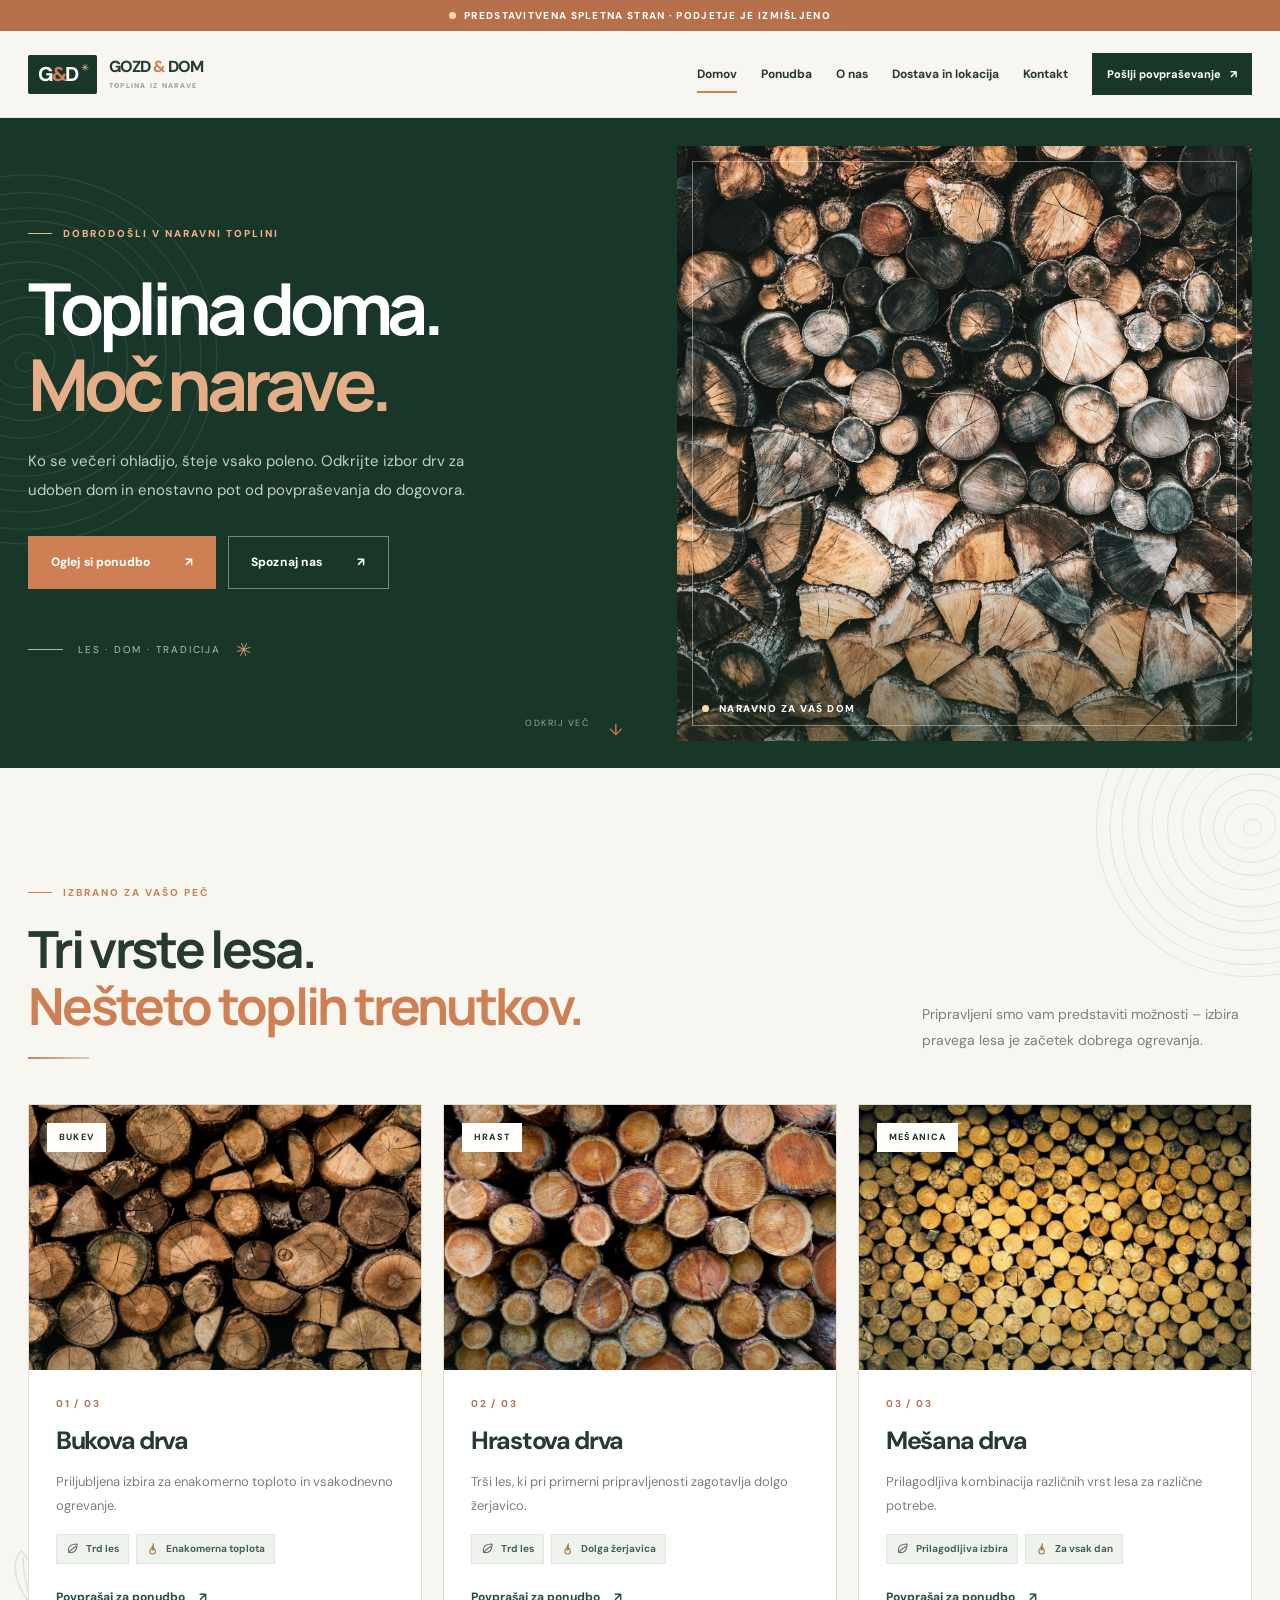
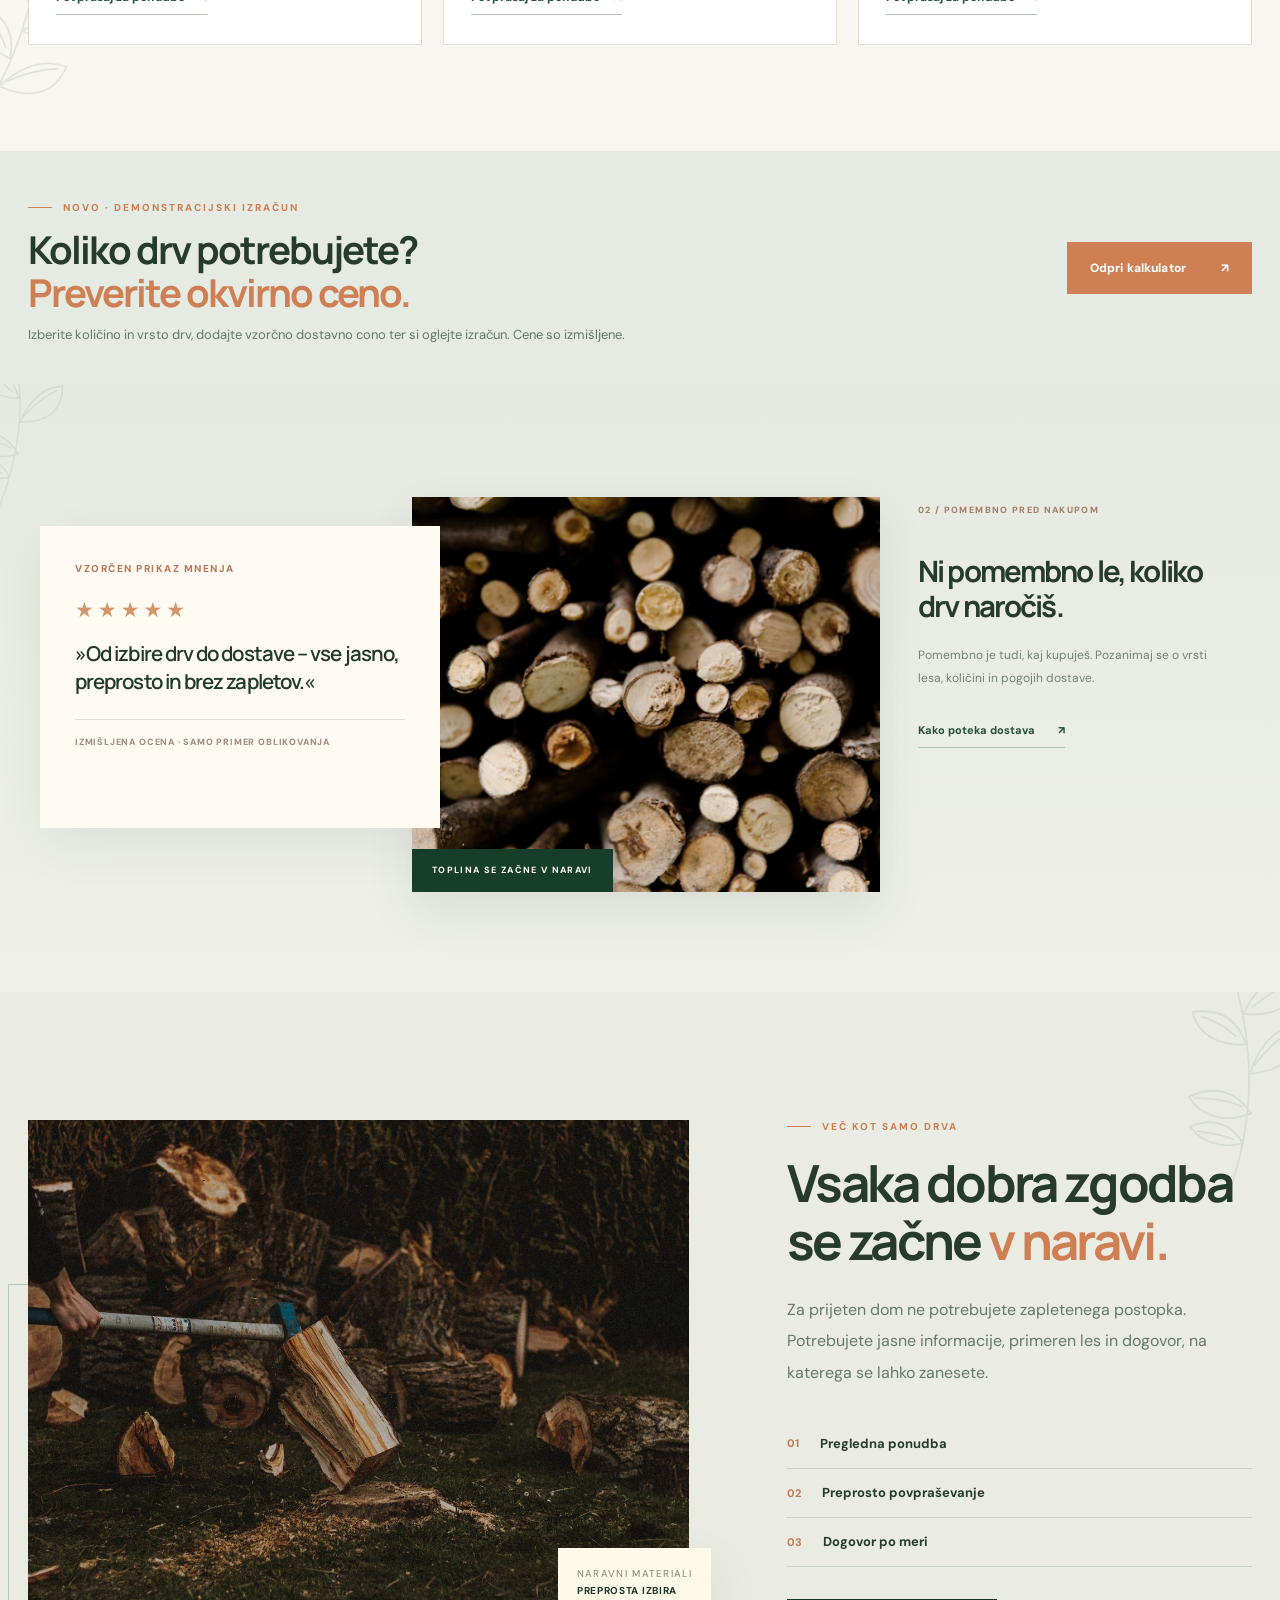
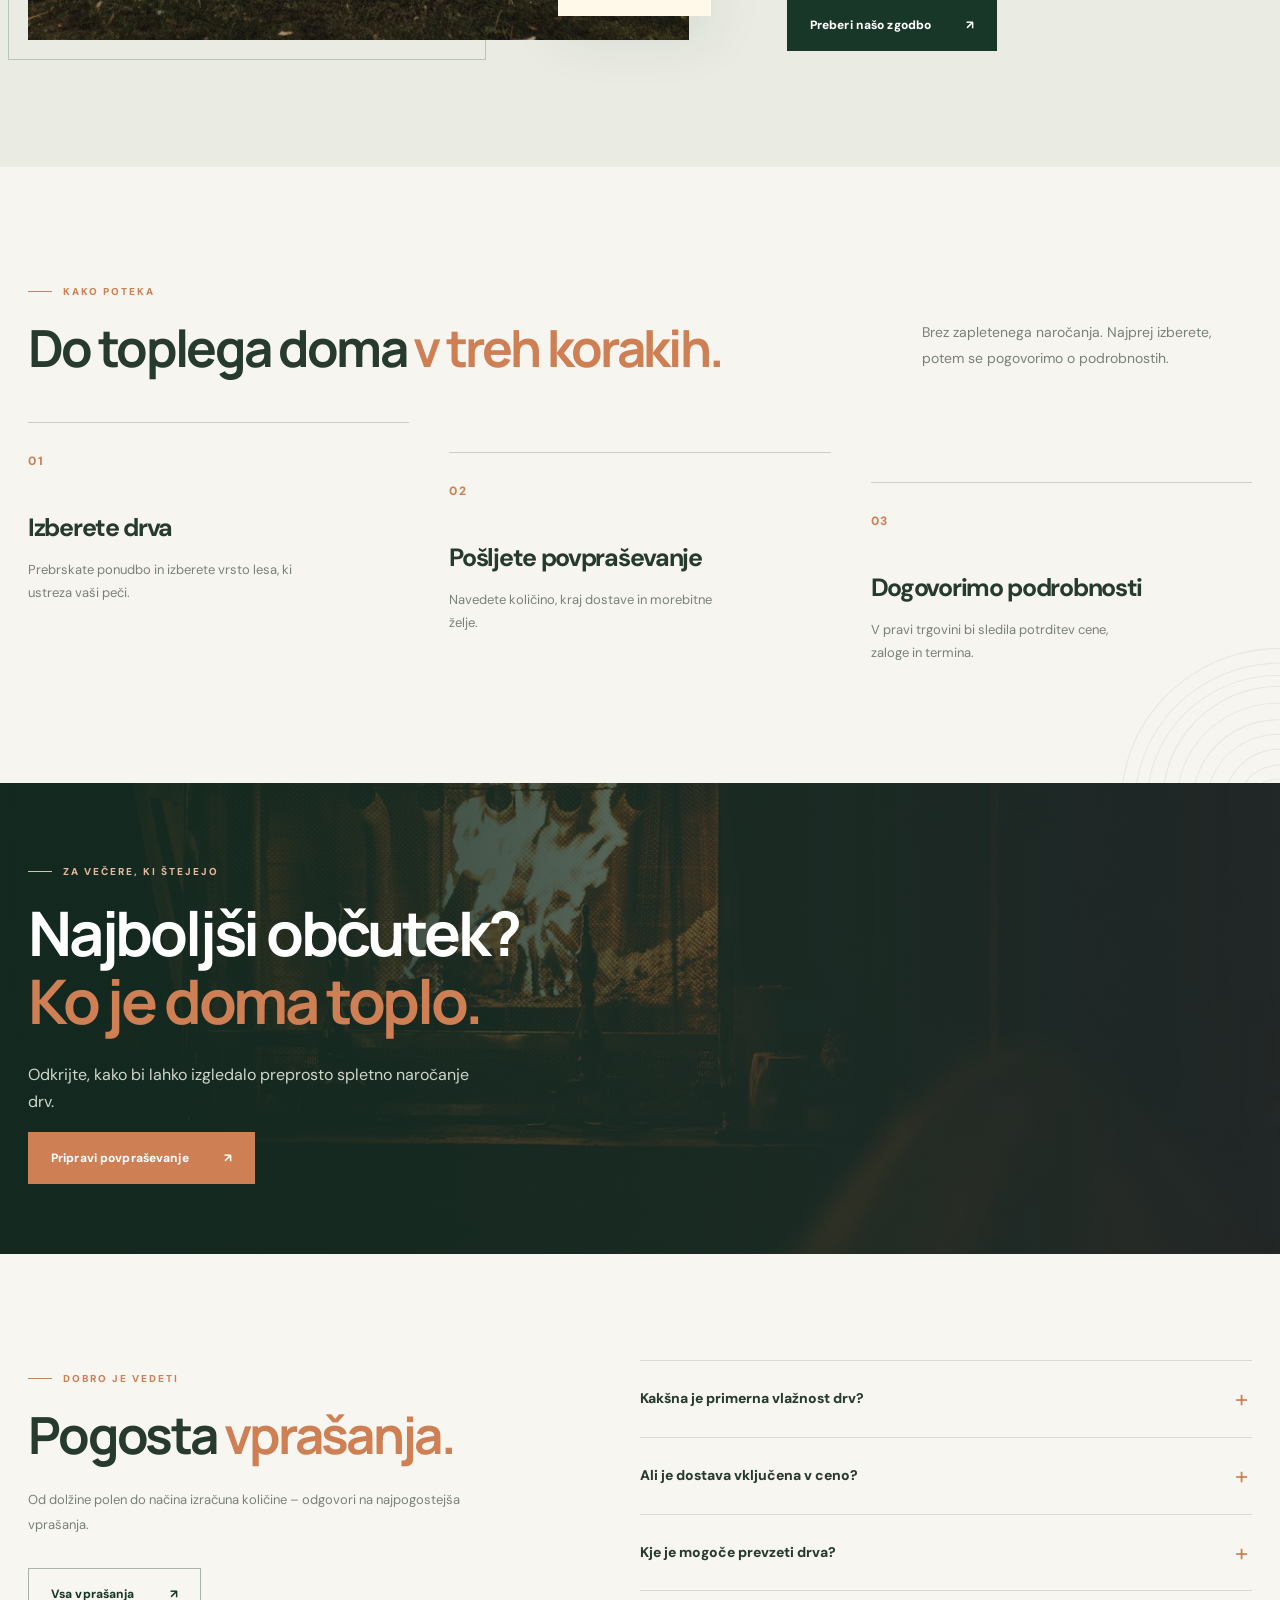
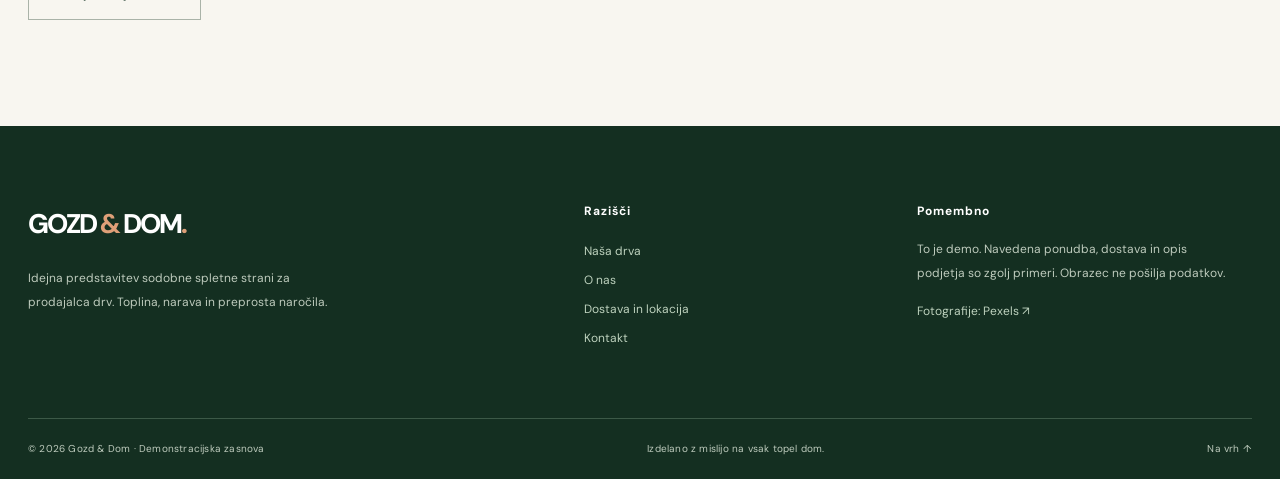
==== commit f0631727: "Polish nature-inspired hero, aligned wood cards and section decorations" ====
--- a/index.html
+++ b/index.html
@@ -1,6 +1,6 @@
-<!doctype html><html lang="sl"><head><meta charset="utf-8"><meta name="viewport" content="width=device-width,initial-scale=1"><meta name="robots" content="noindex,nofollow"><meta name="description" content="Demonstracijska spletna stran Gozd & Dom z resničnimi fotografijami drv."><meta name="theme-color" content="#173d2b"><title>Domov | Gozd & Dom – DEMO</title><link rel="preconnect" href="https://images.pexels.com"><link rel="preconnect" href="https://fonts.googleapis.com"><link rel="preconnect" href="https://fonts.gstatic.com" crossorigin><link href="https://fonts.googleapis.com/css2?family=DM+Sans:wght@400;500;600;700;800&family=Manrope:wght@400;500;600;700;800&display=swap" rel="stylesheet"><link rel="stylesheet" href="styles.css"><script src="script.js" defer></script></head><body><a class="skip" href="#main">Preskoči na vsebino</a><div class="demo-ribbon"><span class="demo-dot"></span> PREDSTAVITVENA SPLETNA STRAN · PODJETJE JE IZMIŠLJENO</div><header class="site-header" id="top"><div class="container nav-wrap"><a class="brand" href="index.html" aria-label="Gozd in Dom, domov"><span class="brand-mark">G<span class="brand-amp">&</span>D<span class="brand-star">✳</span></span><span class="brand-name">GOZD <span>&</span> DOM<small>TOPLINA IZ NARAVE</small></span></a><nav class="nav" id="main-nav" aria-label="Glavna navigacija"><a href="index.html" aria-current="page">Domov</a><a href="ponudba.html" >Ponudba</a><a href="o-nas.html" >O nas</a><a href="dostava.html" >Dostava in lokacija</a><a href="kontakt.html" >Kontakt</a></nav><a class="header-cta" href="kontakt.html">Pošlji povpraševanje <span aria-hidden="true">↗</span></a><button class="menu-toggle" type="button" aria-controls="main-nav" aria-expanded="false" aria-label="Odpri meni"><span></span><span></span><span></span></button></div></header><main id="main"><section class="hero"><div class="container hero-layout"><div class="hero-copy reveal"><span class="eyebrow"><span class="eyebrow-line"></span>DOBRODOŠLI V NARAVNI TOPLINI</span><h1>Toplina doma.<br><em>Moč narave.</em></h1><p>Ko se večeri ohladijo, šteje vsako poleno. Odkrijte izbor drv za udoben dom in enostavno pot od povpraševanja do dogovora.</p><div class="hero-actions"><a class="btn btn-primary" href="ponudba.html">Oglej si ponudbo <span aria-hidden="true">↗</span></a><a class="btn btn-outline" href="o-nas.html">Spoznaj nas <span aria-hidden="true">↗</span></a></div><div class="hero-detail"><span class="hero-detail-rule"></span><span>LES · DOM · TRADICIJA</span><span class="mini-star" aria-hidden="true">✳</span></div></div><div class="hero-visual reveal"><img class="hero-photo" src="images/hero-drva.jpg" alt="Fotografija pravih zloženih lesenih polen" loading="eager" fetchpriority="high" decoding="async"><div class="photo-label"><span class="dot"></span> NARAVNO ZA VAŠ DOM</div><div class="photo-corner" aria-hidden="true">01 / 03</div></div></div><div class="scroll-hint">ODKRIJ VEČ <span>↓</span></div></section>
+<!doctype html><html lang="sl"><head><meta charset="utf-8"><meta name="viewport" content="width=device-width,initial-scale=1"><meta name="robots" content="noindex,nofollow"><meta name="description" content="Demonstracijska spletna stran Gozd & Dom z resničnimi fotografijami drv."><meta name="theme-color" content="#173d2b"><title>Domov | Gozd & Dom – DEMO</title><link rel="preconnect" href="https://images.pexels.com"><link rel="preconnect" href="https://fonts.googleapis.com"><link rel="preconnect" href="https://fonts.gstatic.com" crossorigin><link href="https://fonts.googleapis.com/css2?family=DM+Sans:wght@400;500;600;700;800&family=Manrope:wght@400;500;600;700;800&display=swap" rel="stylesheet"><link rel="stylesheet" href="styles.css"><script src="script.js" defer></script></head><body><a class="skip" href="#main">Preskoči na vsebino</a><div class="demo-ribbon"><span class="demo-dot"></span> PREDSTAVITVENA SPLETNA STRAN · PODJETJE JE IZMIŠLJENO</div><header class="site-header" id="top"><div class="container nav-wrap"><a class="brand" href="index.html" aria-label="Gozd in Dom, domov"><span class="brand-mark">G<span class="brand-amp">&</span>D<span class="brand-star">✳</span></span><span class="brand-name">GOZD <span>&</span> DOM<small>TOPLINA IZ NARAVE</small></span></a><nav class="nav" id="main-nav" aria-label="Glavna navigacija"><a href="index.html" aria-current="page">Domov</a><a href="ponudba.html" >Ponudba</a><a href="o-nas.html" >O nas</a><a href="dostava.html" >Dostava in lokacija</a><a href="kontakt.html" >Kontakt</a></nav><a class="header-cta" href="kontakt.html">Pošlji povpraševanje <span aria-hidden="true">↗</span></a><button class="menu-toggle" type="button" aria-controls="main-nav" aria-expanded="false" aria-label="Odpri meni"><span></span><span></span><span></span></button></div></header><main id="main"><section class="hero"><div class="container hero-layout"><div class="hero-copy reveal"><span class="eyebrow"><span class="eyebrow-line"></span>DOBRODOŠLI V NARAVNI TOPLINI</span><h1>Toplina doma.<br><em>Moč narave.</em></h1><p>Ko se večeri ohladijo, šteje vsako poleno. Odkrijte izbor drv za udoben dom in enostavno pot od povpraševanja do dogovora.</p><div class="hero-actions"><a class="btn btn-primary" href="ponudba.html">Oglej si ponudbo <span aria-hidden="true">↗</span></a><a class="btn btn-outline" href="o-nas.html">Spoznaj nas <span aria-hidden="true">↗</span></a></div><div class="hero-detail"><span class="hero-detail-rule"></span><span>LES · DOM · TRADICIJA</span><span class="mini-star" aria-hidden="true">✳</span></div></div><div class="hero-visual reveal"><img class="hero-photo" src="images/hero-drva.jpg" alt="Fotografija pravih zloženih lesenih polen" loading="eager" fetchpriority="high" decoding="async"><div class="photo-label"><span class="dot"></span> NARAVNO ZA VAŠ DOM</div></div></div><div class="scroll-hint">ODKRIJ VEČ <span>↓</span></div></section>
 
-<section class="section light-section"><div class="container"><div class="section-head reveal"><div><span class="eyebrow"><span class="eyebrow-line"></span>IZBRANO ZA VAŠO PEČ</span><h2>Tri vrste lesa.<br><em>Nešteto toplih trenutkov.</em></h2></div><p>Pripravljeni smo vam predstaviti možnosti – izbira pravega lesa je začetek dobrega ogrevanja.</p></div><div class="product-grid"><article class="product-card reveal"><div class="product-img"><img class="" src="images/bukova-drva.jpg" alt="Prava fotografija zloženih polen za kurjavo" loading="lazy"  decoding="async"><span class="image-tag">BUKEV</span></div><div class="product-body"><div class="product-number">01 / 03</div><h3>Bukova drva</h3><p>Priljubljena izbira za enakomerno toploto in vsakodnevno ogrevanje.</p><a class="text-link" href="kontakt.html?vrsta=Bukova%20drva">Povprašaj za ponudbo <span aria-hidden="true">↗</span></a></div></article><article class="product-card reveal"><div class="product-img"><img class="" src="images/hrastova-drva.jpg" alt="Fotografija naloženih drv s poudarkom na strukturi lesa" loading="lazy"  decoding="async"><span class="image-tag">HRAST</span></div><div class="product-body"><div class="product-number">02 / 03</div><h3>Hrastova drva</h3><p>Trši les, ki pri primerni pripravljenosti zagotavlja dolgo žerjavico.</p><a class="text-link" href="kontakt.html?vrsta=Hrastova%20drva">Povprašaj za ponudbo <span aria-hidden="true">↗</span></a></div></article><article class="product-card reveal"><div class="product-img"><img class="" src="images/mesana-drva.jpg" alt="Fotografija različnih zloženih drv" loading="lazy"  decoding="async"><span class="image-tag">MEŠANICA</span></div><div class="product-body"><div class="product-number">03 / 03</div><h3>Mešana drva</h3><p>Prilagodljiva kombinacija različnih vrst lesa za različne potrebe.</p><a class="text-link" href="kontakt.html?vrsta=Me%C5%A1ana%20drva">Povprašaj za ponudbo <span aria-hidden="true">↗</span></a></div></article></div></div></section>
+<section class="section light-section"><div class="container"><div class="section-head reveal"><div><span class="eyebrow"><span class="eyebrow-line"></span>IZBRANO ZA VAŠO PEČ</span><h2>Tri vrste lesa.<br><em>Nešteto toplih trenutkov.</em></h2></div><p>Pripravljeni smo vam predstaviti možnosti – izbira pravega lesa je začetek dobrega ogrevanja.</p></div><div class="product-grid"><article class="product-card reveal"><div class="product-img"><img class="" src="images/bukova-drva.jpg" alt="Prava fotografija zloženih polen za kurjavo" loading="lazy"  decoding="async"><span class="image-tag">BUKEV</span></div><div class="product-body"><div class="product-number">01 / 03</div><h3>Bukova drva</h3><p>Priljubljena izbira za enakomerno toploto in vsakodnevno ogrevanje.</p><div class="chips" aria-label="Lastnosti drv"><span class="chip-wood">Trd les</span><span class="chip-heat">Enakomerna toplota</span></div><a class="text-link" href="kontakt.html?vrsta=Bukova%20drva">Povprašaj za ponudbo <span aria-hidden="true">↗</span></a></div></article><article class="product-card reveal"><div class="product-img"><img class="" src="images/hrastova-drva.jpg" alt="Fotografija naloženih drv s poudarkom na strukturi lesa" loading="lazy"  decoding="async"><span class="image-tag">HRAST</span></div><div class="product-body"><div class="product-number">02 / 03</div><h3>Hrastova drva</h3><p>Trši les, ki pri primerni pripravljenosti zagotavlja dolgo žerjavico.</p><div class="chips" aria-label="Lastnosti drv"><span class="chip-wood">Trd les</span><span class="chip-heat">Dolga žerjavica</span></div><a class="text-link" href="kontakt.html?vrsta=Hrastova%20drva">Povprašaj za ponudbo <span aria-hidden="true">↗</span></a></div></article><article class="product-card reveal"><div class="product-img"><img class="" src="images/mesana-drva.jpg" alt="Fotografija različnih zloženih drv" loading="lazy"  decoding="async"><span class="image-tag">MEŠANICA</span></div><div class="product-body"><div class="product-number">03 / 03</div><h3>Mešana drva</h3><p>Prilagodljiva kombinacija različnih vrst lesa za različne potrebe.</p><div class="chips" aria-label="Lastnosti drv"><span class="chip-wood">Prilagodljiva izbira</span><span class="chip-heat">Za vsak dan</span></div><a class="text-link" href="kontakt.html?vrsta=Me%C5%A1ana%20drva">Povprašaj za ponudbo <span aria-hidden="true">↗</span></a></div></article></div></div></section>
 
 
 <section class="calculator-teaser" aria-label="Hitri izračun cene drv">
--- a/styles.css
+++ b/styles.css
@@ -180,3 +180,52 @@
 .delivery-zone-info .map-caution{font-size:11px;line-height:1.75;margin-top:20px;color:#657369}
 @media(max-width:950px){.calculator-layout{grid-template-columns:1fr}.delivery-zone-grid{grid-template-columns:1fr}.delivery-zone-info{padding:26px}.calculator-result{min-height:0}.calculator-teaser-inner{align-items:start}}
 @media(max-width:760px){.calculator-teaser-inner{flex-direction:column;gap:20px}.calculator-teaser .btn{width:100%}.calculator-controls,.calculator-result{padding:26px 22px}.calculator-layout{gap:16px}#delivery-map{height:390px}.delivery-zone-section .section-head{margin-bottom:22px}}
+
+
+/* October 2026 visual polish: nature details, aligned cards, subtle illustrations */
+.hero-copy{position:relative;isolation:isolate}
+.hero-copy::before{content:"";position:absolute;z-index:-1;left:-218px;top:5px;width:420px;height:420px;background:url("images/wood-rings.svg") center/contain no-repeat;filter:brightness(0) invert(1);opacity:.085;pointer-events:none}
+.hero-visual::before{content:"";position:absolute;z-index:2;inset:15px;border:1px solid rgba(255,250,239,.4);pointer-events:none}
+.hero-visual::after{z-index:1}
+.hero-visual .photo-label{z-index:3}
+.hero-visual .hero-photo{transition:transform .85s cubic-bezier(.22,1,.36,1)}
+.hero-visual:hover .hero-photo{transform:scale(1.035)}
+.hero-detail .mini-star{display:inline-block;transform:rotate(-18deg)}
+.light-section,.section-story,.steps-section,.editorial-interlude{position:relative;isolation:isolate;overflow:hidden}
+.light-section::before,.light-section::after,.section-story::after,.steps-section::after,.editorial-interlude::before{content:"";position:absolute;z-index:0;background-position:center;background-repeat:no-repeat;background-size:contain;pointer-events:none}
+.light-section::before{background-image:url("images/wood-rings.svg");width:345px;height:345px;right:-140px;top:-115px;opacity:.13}
+.light-section::after{background-image:url("images/leaf-ornament.svg");width:190px;height:255px;left:-93px;bottom:-48px;opacity:.12;transform:rotate(12deg)}
+.section-story::after{background-image:url("images/leaf-ornament.svg");width:190px;height:255px;right:-60px;top:-60px;opacity:.11;transform:rotate(-17deg)}
+.steps-section::after{background-image:url("images/wood-rings.svg");width:345px;height:345px;right:-165px;bottom:-190px;opacity:.1}
+.editorial-interlude::before{background-image:url("images/leaf-ornament.svg");width:145px;height:205px;left:-55px;top:-76px;opacity:.1;transform:rotate(-12deg)}
+.light-section>.container,.section-story>.container,.steps-section>.container,.editorial-interlude>.container{position:relative;z-index:1}
+.light-section .section-head h2::after{content:"";display:block;width:61px;height:2px;margin-top:22px;background:linear-gradient(90deg,#c28262,#d9cdbd)}
+.product-grid{align-items:stretch}
+.product-grid .product-card{position:relative;display:flex;flex-direction:column;overflow:hidden}
+.product-grid .product-card::before{content:"";position:absolute;z-index:5;top:0;left:0;right:0;height:3px;background:#be7955;transform:scaleX(0);transform-origin:left;transition:transform .35s ease;pointer-events:none}
+.product-grid .product-card:hover::before,.product-grid .product-card:focus-within::before{transform:scaleX(1)}
+.product-grid .product-card .product-img{flex-shrink:0}
+.product-grid .product-img::after{content:"";position:absolute;inset:58% 0 0;background:linear-gradient(transparent,rgba(25,55,40,.19));pointer-events:none}
+.product-grid .product-img .image-tag{z-index:1;box-shadow:0 3px 12px rgba(18,48,32,.08);letter-spacing:.13em}
+.product-grid .product-card .product-body{display:flex;flex-direction:column;flex:1}
+.product-grid .product-card .product-body p{flex:1;min-height:0;margin-bottom:17px}
+.product-grid .product-card .chips{display:flex;flex-wrap:wrap;gap:7px;margin:0 0 23px}
+.product-grid .product-card .chips span{display:inline-flex;align-items:center;gap:7px;background:#eff3ed;border:1px solid #e0e7dd;color:#46624b;font-size:10px;line-height:1.4;padding:7px 9px;font-weight:700}
+.product-grid .product-card .chips span::before{content:"";display:inline-block;flex:none;width:13px;height:13px;background-position:center;background-size:contain;background-repeat:no-repeat}
+.product-grid .product-card .chips .chip-wood::before{background-image:url("images/icon-leaf.svg")}
+.product-grid .product-card .chips .chip-heat::before{background-image:url("images/icon-flame.svg")}
+.product-grid .product-card .text-link{align-self:flex-start;margin-top:auto;gap:14px}
+.product-grid .product-card .text-link span{display:inline-block;transition:transform .2s ease}
+.product-grid .product-card .text-link:hover span{transform:translate(3px,-3px)}
+@media(max-width:760px){
+ .hero-copy::before{left:-120px;top:5px;width:280px;height:280px}
+ .hero-visual::before{inset:11px}
+ .light-section::before{width:215px;height:215px;right:-104px;top:-70px}
+ .light-section::after,.section-story::after{width:135px;height:180px;opacity:.08}
+ .steps-section::after{width:235px;height:235px;right:-115px;bottom:-100px}
+ .product-grid .product-card .chips{margin-bottom:22px}
+}
+@media(prefers-reduced-motion:reduce){
+ .hero-visual .hero-photo,.product-grid .product-card::before,.product-grid .product-card .text-link span{transition:none!important}
+ .hero-visual:hover .hero-photo{transform:none}
+}
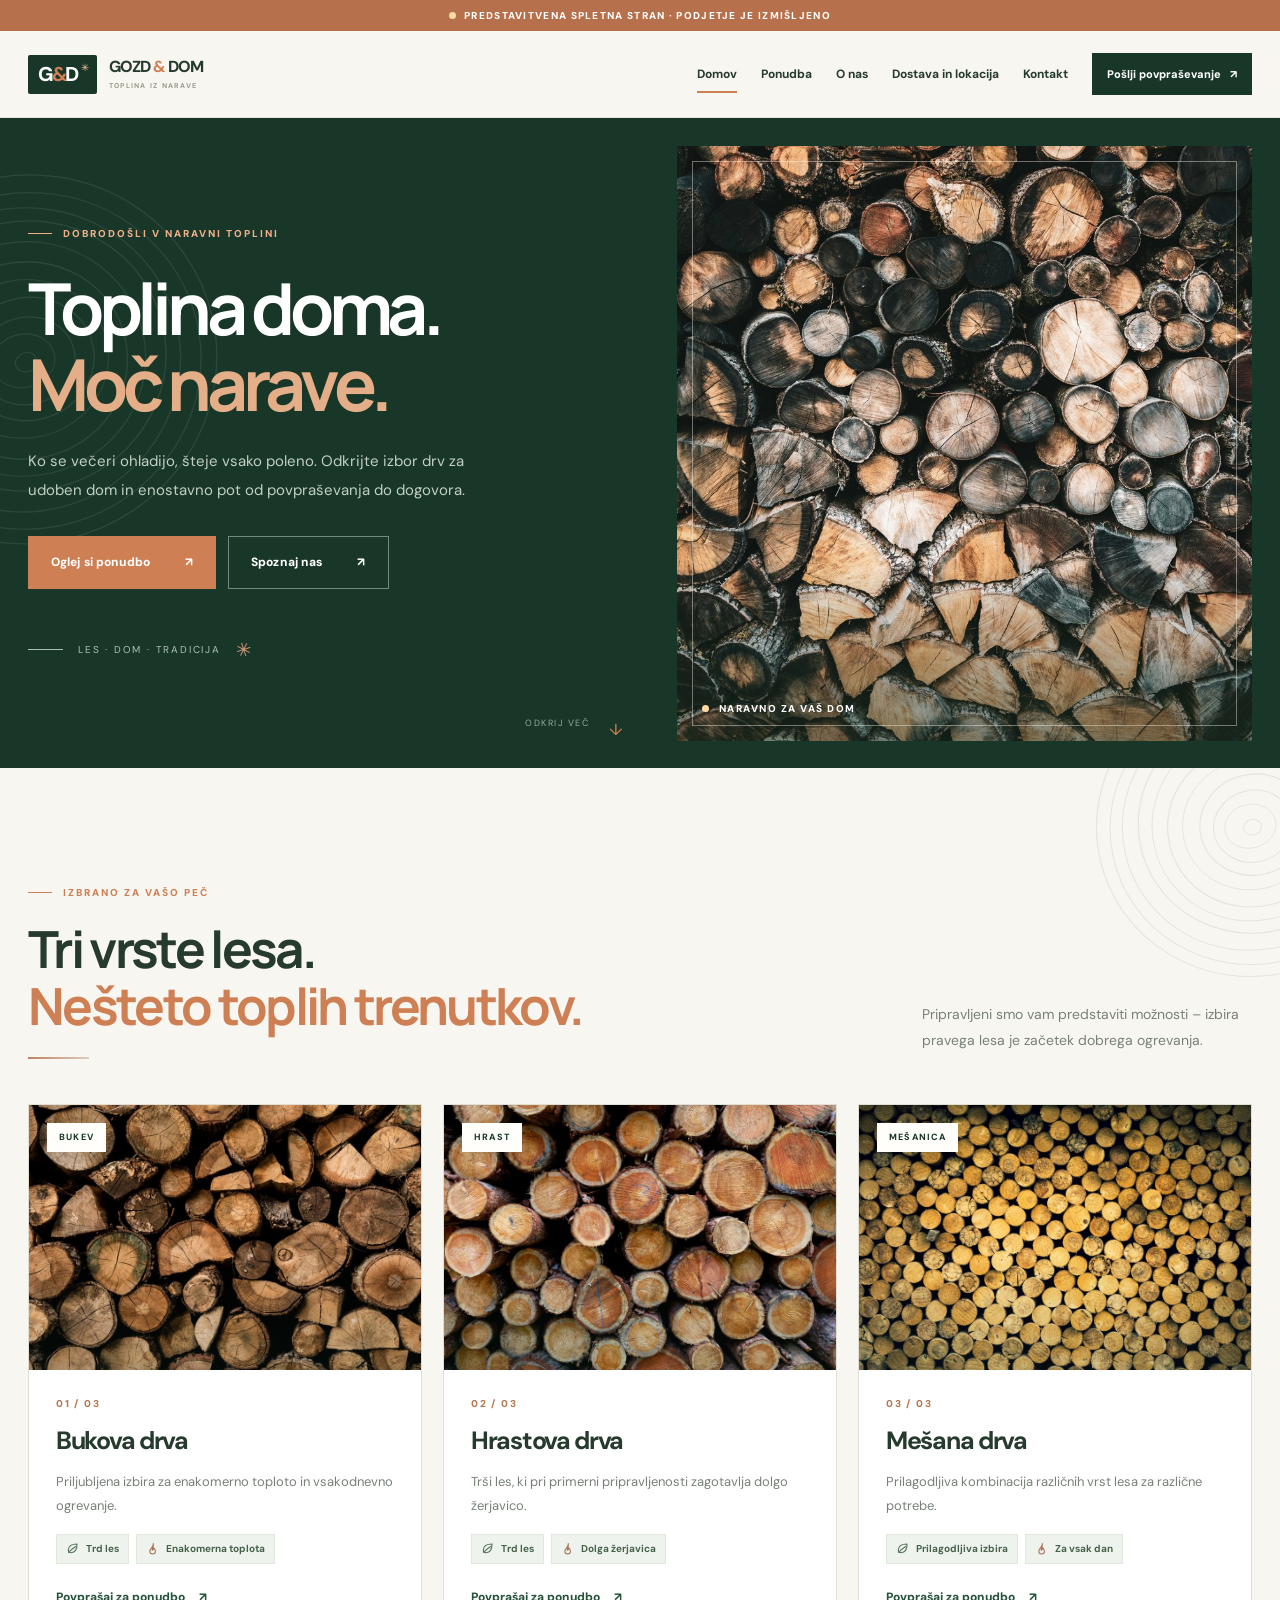
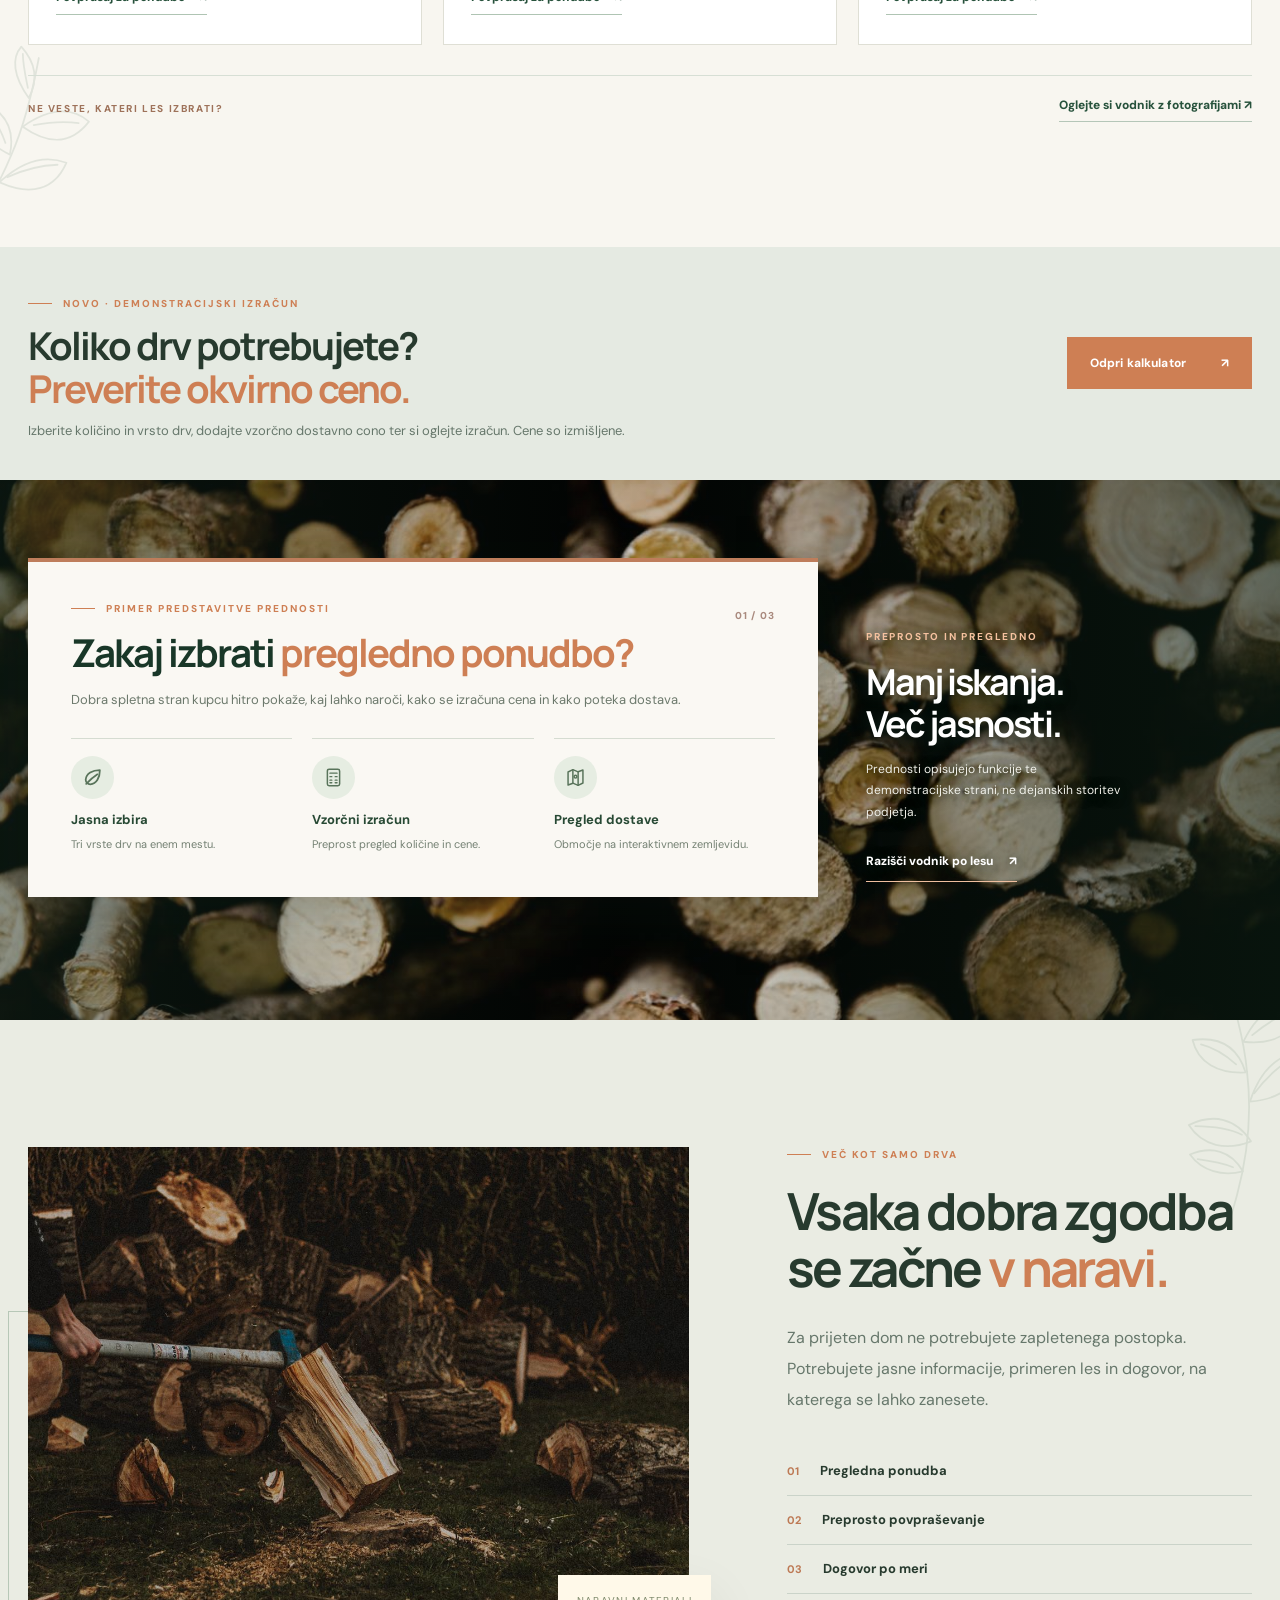
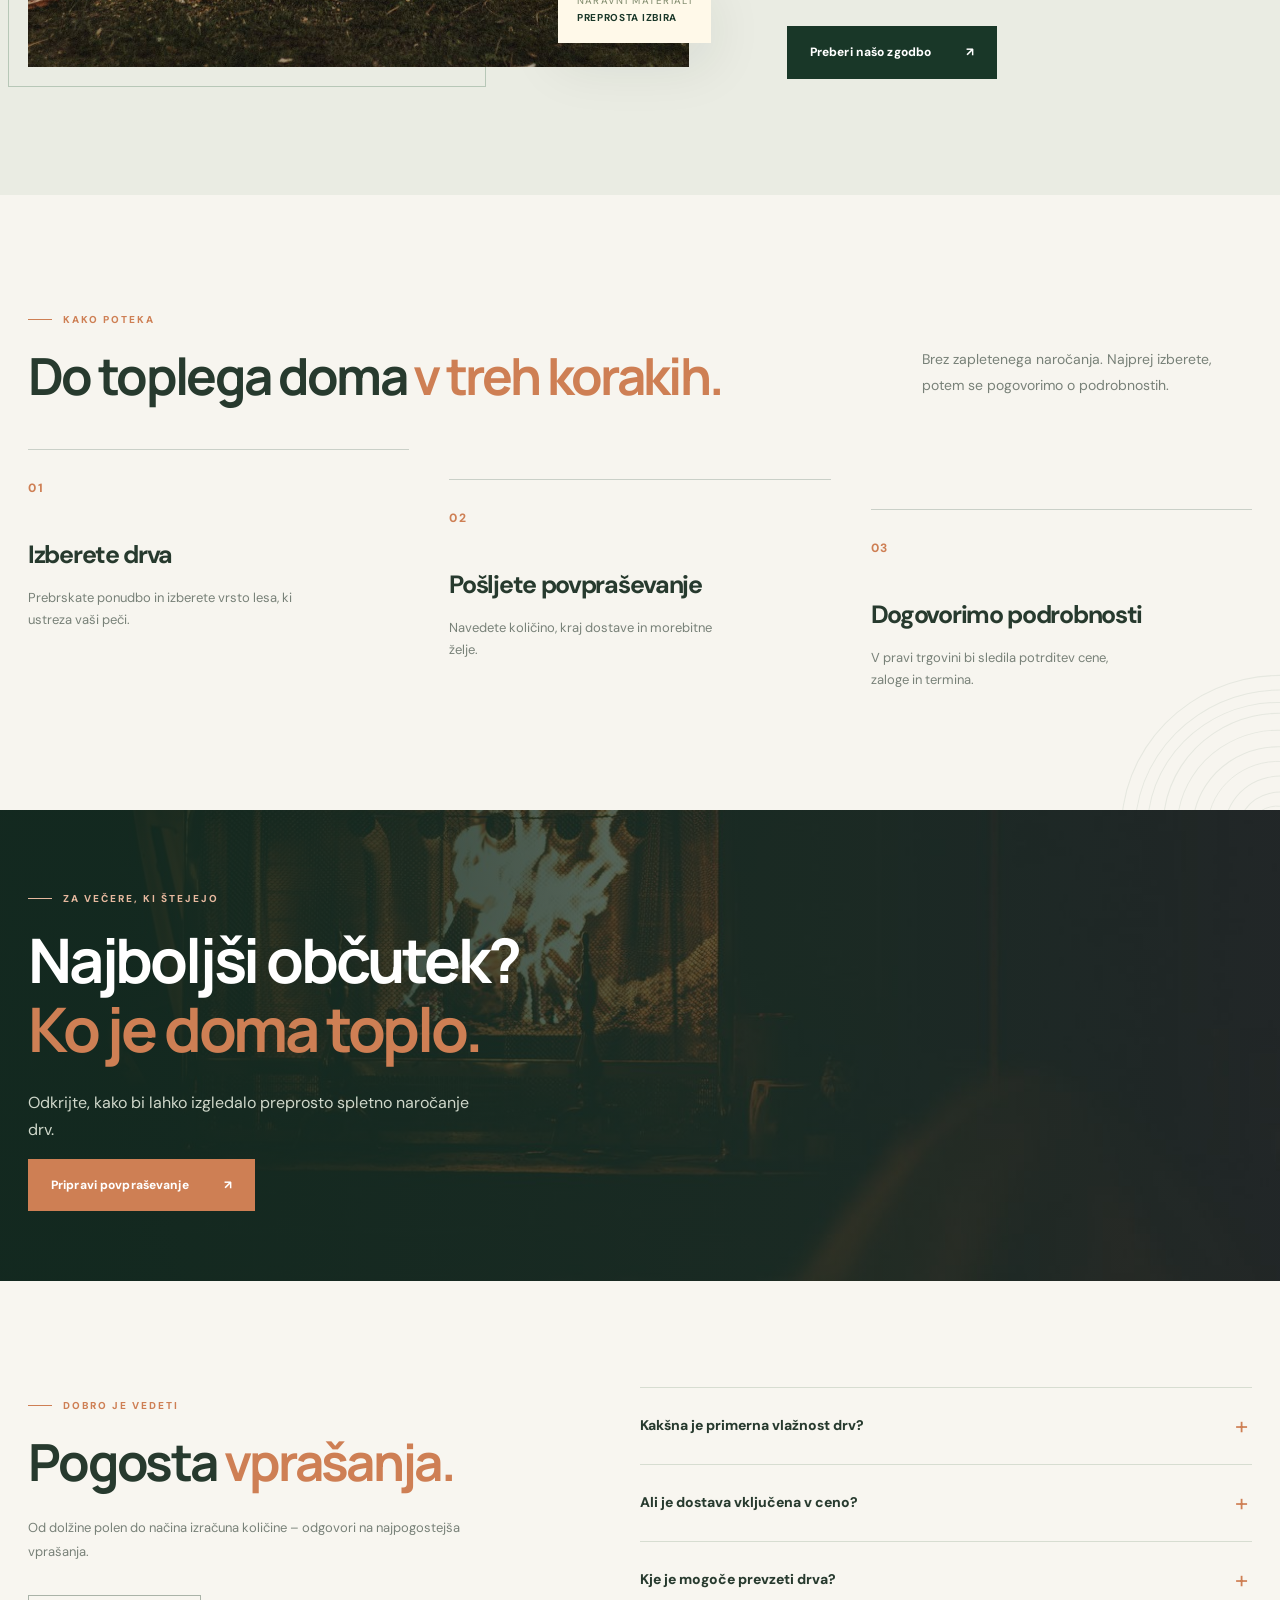
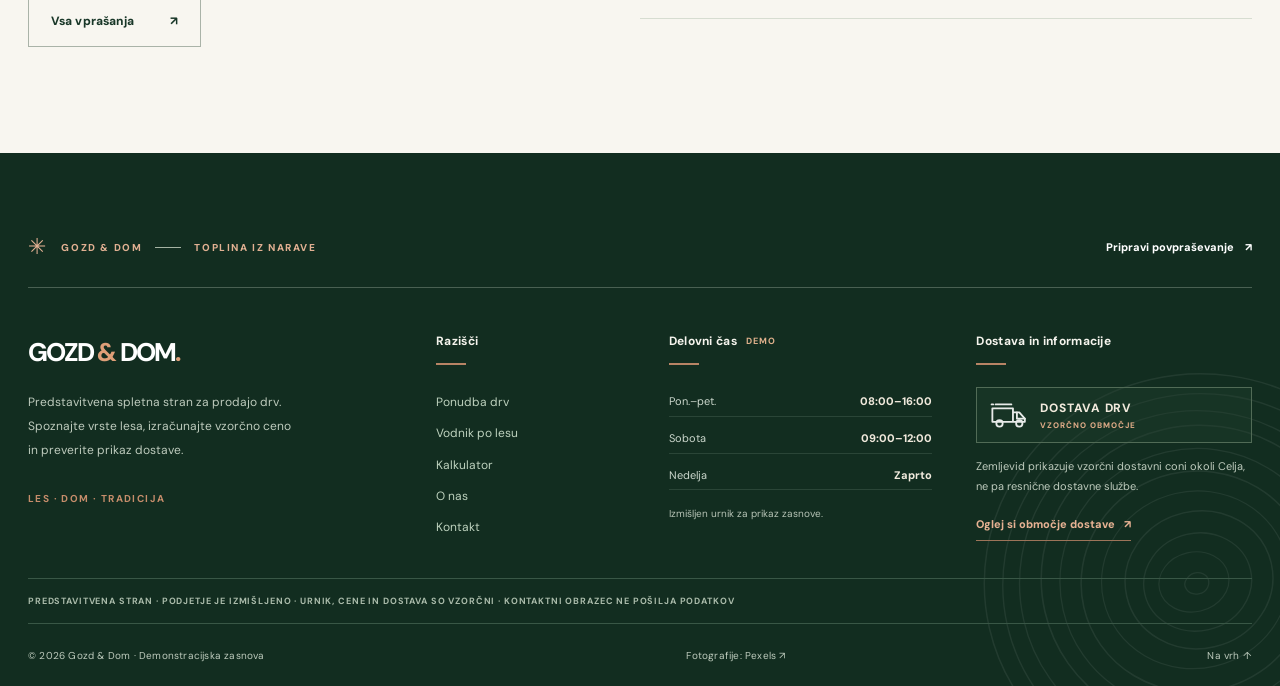
==== commit a8438169: "Add illustrative business hours, refreshed footer, wood guide and photo benefit section" ====
--- a/index.html
+++ b/index.html
@@ -1,6 +1,6 @@
 <!doctype html><html lang="sl"><head><meta charset="utf-8"><meta name="viewport" content="width=device-width,initial-scale=1"><meta name="robots" content="noindex,nofollow"><meta name="description" content="Demonstracijska spletna stran Gozd & Dom z resničnimi fotografijami drv."><meta name="theme-color" content="#173d2b"><title>Domov | Gozd & Dom – DEMO</title><link rel="preconnect" href="https://images.pexels.com"><link rel="preconnect" href="https://fonts.googleapis.com"><link rel="preconnect" href="https://fonts.gstatic.com" crossorigin><link href="https://fonts.googleapis.com/css2?family=DM+Sans:wght@400;500;600;700;800&family=Manrope:wght@400;500;600;700;800&display=swap" rel="stylesheet"><link rel="stylesheet" href="styles.css"><script src="script.js" defer></script></head><body><a class="skip" href="#main">Preskoči na vsebino</a><div class="demo-ribbon"><span class="demo-dot"></span> PREDSTAVITVENA SPLETNA STRAN · PODJETJE JE IZMIŠLJENO</div><header class="site-header" id="top"><div class="container nav-wrap"><a class="brand" href="index.html" aria-label="Gozd in Dom, domov"><span class="brand-mark">G<span class="brand-amp">&</span>D<span class="brand-star">✳</span></span><span class="brand-name">GOZD <span>&</span> DOM<small>TOPLINA IZ NARAVE</small></span></a><nav class="nav" id="main-nav" aria-label="Glavna navigacija"><a href="index.html" aria-current="page">Domov</a><a href="ponudba.html" >Ponudba</a><a href="o-nas.html" >O nas</a><a href="dostava.html" >Dostava in lokacija</a><a href="kontakt.html" >Kontakt</a></nav><a class="header-cta" href="kontakt.html">Pošlji povpraševanje <span aria-hidden="true">↗</span></a><button class="menu-toggle" type="button" aria-controls="main-nav" aria-expanded="false" aria-label="Odpri meni"><span></span><span></span><span></span></button></div></header><main id="main"><section class="hero"><div class="container hero-layout"><div class="hero-copy reveal"><span class="eyebrow"><span class="eyebrow-line"></span>DOBRODOŠLI V NARAVNI TOPLINI</span><h1>Toplina doma.<br><em>Moč narave.</em></h1><p>Ko se večeri ohladijo, šteje vsako poleno. Odkrijte izbor drv za udoben dom in enostavno pot od povpraševanja do dogovora.</p><div class="hero-actions"><a class="btn btn-primary" href="ponudba.html">Oglej si ponudbo <span aria-hidden="true">↗</span></a><a class="btn btn-outline" href="o-nas.html">Spoznaj nas <span aria-hidden="true">↗</span></a></div><div class="hero-detail"><span class="hero-detail-rule"></span><span>LES · DOM · TRADICIJA</span><span class="mini-star" aria-hidden="true">✳</span></div></div><div class="hero-visual reveal"><img class="hero-photo" src="images/hero-drva.jpg" alt="Fotografija pravih zloženih lesenih polen" loading="eager" fetchpriority="high" decoding="async"><div class="photo-label"><span class="dot"></span> NARAVNO ZA VAŠ DOM</div></div></div><div class="scroll-hint">ODKRIJ VEČ <span>↓</span></div></section>
 
-<section class="section light-section"><div class="container"><div class="section-head reveal"><div><span class="eyebrow"><span class="eyebrow-line"></span>IZBRANO ZA VAŠO PEČ</span><h2>Tri vrste lesa.<br><em>Nešteto toplih trenutkov.</em></h2></div><p>Pripravljeni smo vam predstaviti možnosti – izbira pravega lesa je začetek dobrega ogrevanja.</p></div><div class="product-grid"><article class="product-card reveal"><div class="product-img"><img class="" src="images/bukova-drva.jpg" alt="Prava fotografija zloženih polen za kurjavo" loading="lazy"  decoding="async"><span class="image-tag">BUKEV</span></div><div class="product-body"><div class="product-number">01 / 03</div><h3>Bukova drva</h3><p>Priljubljena izbira za enakomerno toploto in vsakodnevno ogrevanje.</p><div class="chips" aria-label="Lastnosti drv"><span class="chip-wood">Trd les</span><span class="chip-heat">Enakomerna toplota</span></div><a class="text-link" href="kontakt.html?vrsta=Bukova%20drva">Povprašaj za ponudbo <span aria-hidden="true">↗</span></a></div></article><article class="product-card reveal"><div class="product-img"><img class="" src="images/hrastova-drva.jpg" alt="Fotografija naloženih drv s poudarkom na strukturi lesa" loading="lazy"  decoding="async"><span class="image-tag">HRAST</span></div><div class="product-body"><div class="product-number">02 / 03</div><h3>Hrastova drva</h3><p>Trši les, ki pri primerni pripravljenosti zagotavlja dolgo žerjavico.</p><div class="chips" aria-label="Lastnosti drv"><span class="chip-wood">Trd les</span><span class="chip-heat">Dolga žerjavica</span></div><a class="text-link" href="kontakt.html?vrsta=Hrastova%20drva">Povprašaj za ponudbo <span aria-hidden="true">↗</span></a></div></article><article class="product-card reveal"><div class="product-img"><img class="" src="images/mesana-drva.jpg" alt="Fotografija različnih zloženih drv" loading="lazy"  decoding="async"><span class="image-tag">MEŠANICA</span></div><div class="product-body"><div class="product-number">03 / 03</div><h3>Mešana drva</h3><p>Prilagodljiva kombinacija različnih vrst lesa za različne potrebe.</p><div class="chips" aria-label="Lastnosti drv"><span class="chip-wood">Prilagodljiva izbira</span><span class="chip-heat">Za vsak dan</span></div><a class="text-link" href="kontakt.html?vrsta=Me%C5%A1ana%20drva">Povprašaj za ponudbo <span aria-hidden="true">↗</span></a></div></article></div></div></section>
+<section class="section light-section"><div class="container"><div class="section-head reveal"><div><span class="eyebrow"><span class="eyebrow-line"></span>IZBRANO ZA VAŠO PEČ</span><h2>Tri vrste lesa.<br><em>Nešteto toplih trenutkov.</em></h2></div><p>Pripravljeni smo vam predstaviti možnosti – izbira pravega lesa je začetek dobrega ogrevanja.</p></div><div class="product-grid"><article class="product-card reveal"><div class="product-img"><img class="" src="images/bukova-drva.jpg" alt="Prava fotografija zloženih polen za kurjavo" loading="lazy"  decoding="async"><span class="image-tag">BUKEV</span></div><div class="product-body"><div class="product-number">01 / 03</div><h3>Bukova drva</h3><p>Priljubljena izbira za enakomerno toploto in vsakodnevno ogrevanje.</p><div class="chips" aria-label="Lastnosti drv"><span class="chip-wood">Trd les</span><span class="chip-heat">Enakomerna toplota</span></div><a class="text-link" href="kontakt.html?vrsta=Bukova%20drva">Povprašaj za ponudbo <span aria-hidden="true">↗</span></a></div></article><article class="product-card reveal"><div class="product-img"><img class="" src="images/hrastova-drva.jpg" alt="Fotografija naloženih drv s poudarkom na strukturi lesa" loading="lazy"  decoding="async"><span class="image-tag">HRAST</span></div><div class="product-body"><div class="product-number">02 / 03</div><h3>Hrastova drva</h3><p>Trši les, ki pri primerni pripravljenosti zagotavlja dolgo žerjavico.</p><div class="chips" aria-label="Lastnosti drv"><span class="chip-wood">Trd les</span><span class="chip-heat">Dolga žerjavica</span></div><a class="text-link" href="kontakt.html?vrsta=Hrastova%20drva">Povprašaj za ponudbo <span aria-hidden="true">↗</span></a></div></article><article class="product-card reveal"><div class="product-img"><img class="" src="images/mesana-drva.jpg" alt="Fotografija različnih zloženih drv" loading="lazy"  decoding="async"><span class="image-tag">MEŠANICA</span></div><div class="product-body"><div class="product-number">03 / 03</div><h3>Mešana drva</h3><p>Prilagodljiva kombinacija različnih vrst lesa za različne potrebe.</p><div class="chips" aria-label="Lastnosti drv"><span class="chip-wood">Prilagodljiva izbira</span><span class="chip-heat">Za vsak dan</span></div><a class="text-link" href="kontakt.html?vrsta=Me%C5%A1ana%20drva">Povprašaj za ponudbo <span aria-hidden="true">↗</span></a></div></article></div><div class="product-section-tail"><span>NE VESTE, KATERI LES IZBRATI?</span><a href="ponudba.html#vodnik">Oglejte si vodnik z fotografijami <span aria-hidden="true">↗</span></a></div></div></section>
 
 
 <section class="calculator-teaser" aria-label="Hitri izračun cene drv">
@@ -9,30 +9,65 @@
     <a class="btn btn-primary" href="ponudba.html#kalkulator">Odpri kalkulator <span aria-hidden="true">↗</span></a>
   </div>
 </section>
-<section class="editorial-interlude" aria-label="Primer mnenja in informacij">
-  <div class="container editorial-wide">
-    <div class="editorial-grid">
-      <article class="example-review reveal">
-        <span class="review-type">VZORČEN PRIKAZ MNENJA</span>
-        <span class="review-stars" aria-label="Primer ocene s petimi zvezdicami, ni resnična ocena">★★★★★</span>
-        <blockquote>»Od izbire drv do dostave – vse jasno, preprosto in brez zapletov.«</blockquote>
-        <p class="review-disclaimer">IZMIŠLJENA OCENA · SAMO PRIMER OBLIKOVANJA</p>
-      </article>
-      <div class="editorial-image reveal">
-        <img src="images/zlozena-polena.jpg" loading="lazy" decoding="async" alt="Resnična fotografija zloženih lesenih polen">
-        <span class="editorial-image-label">TOPLINA SE ZAČNE V NARAVI</span>
-      </div>
-      <div class="editorial-aside reveal">
-        <span class="editorial-index">02 / POMEMBNO PRED NAKUPOM</span>
-        <h3>Ni pomembno le, koliko drv naročiš.</h3>
-        <p>Pomembno je tudi, kaj kupuješ. Pozanimaj se o vrsti lesa, količini in pogojih dostave.</p>
-        <a class="text-link" href="dostava.html">Kako poteka dostava <span aria-hidden="true">↗</span></a>
+
+<section class="why-section" aria-labelledby="why-title">
+  <div class="why-background"><img src="images/zlozena-polena.jpg" alt="Fotografija zloženih polen kot ozadje razdelka" loading="lazy" decoding="async"></div>
+  <div class="container why-layout">
+    <div class="why-panel reveal">
+      <div class="why-panel-kicker"><span class="eyebrow"><span class="eyebrow-line"></span>PRIMER PREDSTAVITVE PREDNOSTI</span><span class="why-counter">01 / 03</span></div>
+      <h2 id="why-title">Zakaj izbrati <em>pregledno ponudbo?</em></h2>
+      <p class="why-lead">Dobra spletna stran kupcu hitro pokaže, kaj lahko naroči, kako se izračuna cena in kako poteka dostava.</p>
+      <div class="why-benefits">
+        <a href="ponudba.html" class="why-benefit"><span class="why-icon why-icon-leaf" aria-hidden="true"></span><strong>Jasna izbira</strong><small>Tri vrste drv na enem mestu.</small></a>
+        <a href="ponudba.html#kalkulator" class="why-benefit"><span class="why-icon why-icon-calc" aria-hidden="true"></span><strong>Vzorčni izračun</strong><small>Preprost pregled količine in cene.</small></a>
+        <a href="dostava.html#obmocje" class="why-benefit"><span class="why-icon why-icon-map" aria-hidden="true"></span><strong>Pregled dostave</strong><small>Območje na interaktivnem zemljevidu.</small></a>
       </div>
     </div>
+    <div class="why-aside reveal"><span>PREPROSTO IN PREGLEDNO</span><strong>Manj iskanja.<br>Več jasnosti.</strong><p>Prednosti opisujejo funkcije te demonstracijske strani, ne dejanskih storitev podjetja.</p><a href="ponudba.html#vodnik">Razišči vodnik po lesu <span aria-hidden="true">↗</span></a></div>
   </div>
 </section>
 
 <section class="section section-story"><div class="container split-grid"><div class="image-stack reveal"><img class="story-photo" src="images/priprava-drv.jpg" alt="Fotografija priprave drv s sekiro" loading="lazy"  decoding="async"><div class="floating-caption">NARAVNI MATERIALI<br><strong>PREPROSTA IZBIRA</strong></div></div><div class="story-copy reveal"><span class="eyebrow"><span class="eyebrow-line"></span>VEČ KOT SAMO DRVA</span><h2>Vsaka dobra zgodba se začne <em>v naravi.</em></h2><p>Za prijeten dom ne potrebujete zapletenega postopka. Potrebujete jasne informacije, primeren les in dogovor, na katerega se lahko zanesete.</p><div class="story-facts"><div><strong>01</strong><span>Pregledna ponudba</span></div><div><strong>02</strong><span>Preprosto povpraševanje</span></div><div><strong>03</strong><span>Dogovor po meri</span></div></div><a class="btn btn-dark" href="o-nas.html">Preberi našo zgodbo <span aria-hidden="true">↗</span></a></div></div></section>
 <section class="section steps-section"><div class="container"><span class="eyebrow"><span class="eyebrow-line"></span>KAKO POTEKA</span><div class="section-head reveal"><h2>Do toplega doma <em>v treh korakih.</em></h2><p>Brez zapletenega naročanja. Najprej izberete, potem se pogovorimo o podrobnostih.</p></div><div class="steps-grid"><div class="step reveal"><span class="step-num">01</span><h3>Izberete drva</h3><p>Prebrskate ponudbo in izberete vrsto lesa, ki ustreza vaši peči.</p></div><div class="step reveal"><span class="step-num">02</span><h3>Pošljete povpraševanje</h3><p>Navedete količino, kraj dostave in morebitne želje.</p></div><div class="step reveal"><span class="step-num">03</span><h3>Dogovorimo podrobnosti</h3><p>V pravi trgovini bi sledila potrditev cene, zaloge in termina.</p></div></div></div></section>
 <section class="warm-banner"><div class="warm-photo"><img class="" src="images/kamin.jpg" alt="Fotografija ognja in gorečih drv v kaminu" loading="lazy"  decoding="async"></div><div class="warm-overlay"></div><div class="container warm-content reveal"><span class="eyebrow"><span class="eyebrow-line"></span>ZA VEČERE, KI ŠTEJEJO</span><h2>Najboljši občutek?<br><em>Ko je doma toplo.</em></h2><p>Odkrijte, kako bi lahko izgledalo preprosto spletno naročanje drv.</p><a class="btn btn-primary" href="kontakt.html">Pripravi povpraševanje <span aria-hidden="true">↗</span></a></div></section>
-<section class="section faq-section"><div class="container faq-layout"><div class="reveal"><span class="eyebrow"><span class="eyebrow-line"></span>DOBRO JE VEDETI</span><h2>Pogosta <em>vprašanja.</em></h2><p>Od dolžine polen do načina izračuna količine – odgovori na najpogostejša vprašanja.</p><a class="btn btn-outline" href="ponudba.html#faq">Vsa vprašanja <span aria-hidden="true">↗</span></a></div><div class="faq-list reveal"><details><summary>Kakšna je primerna vlažnost drv?</summary><p>Za učinkovito kurjenje je pomembno ustrezno suh les. Pri dejanskem nakupu preverite izmerjeno vlažnost in način skladiščenja.</p></details><details><summary>Ali je dostava vključena v ceno?</summary><p>V pravem naročilu je cena dostave odvisna od količine in kraja. Ta stran je demonstracija brez dejanskih cen.</p></details><details><summary>Kje je mogoče prevzeti drva?</summary><p>Lokacija prevzema ni določena, ker je Gozd & Dom izmišljeno podjetje. Zemljevid je samo vzorec prikaza območja.</p></details></div></div></section></main><footer class="site-footer"><div class="container"><div class="footer-grid"><div><a href="index.html" class="footer-brand">GOZD <span>&</span> DOM<span class="footer-period">.</span></a><p>Idejna predstavitev sodobne spletne strani za prodajalca drv. Toplina, narava in preprosta naročila.</p></div><div><h3>Razišči</h3><a href="ponudba.html">Naša drva</a><a href="o-nas.html">O nas</a><a href="dostava.html">Dostava in lokacija</a><a href="kontakt.html">Kontakt</a></div><div><h3>Pomembno</h3><p>To je demo. Navedena ponudba, dostava in opis podjetja so zgolj primeri. Obrazec ne pošilja podatkov.</p><a href="https://www.pexels.com/" target="_blank" rel="noopener noreferrer">Fotografije: Pexels ↗</a></div></div><div class="footer-bottom"><span>© 2026 Gozd & Dom · Demonstracijska zasnova</span><span>Izdelano z mislijo na vsak topel dom.</span><a href="#top">Na vrh ↑</a></div></div></footer></body></html>+<section class="section faq-section"><div class="container faq-layout"><div class="reveal"><span class="eyebrow"><span class="eyebrow-line"></span>DOBRO JE VEDETI</span><h2>Pogosta <em>vprašanja.</em></h2><p>Od dolžine polen do načina izračuna količine – odgovori na najpogostejša vprašanja.</p><a class="btn btn-outline" href="ponudba.html#faq">Vsa vprašanja <span aria-hidden="true">↗</span></a></div><div class="faq-list reveal"><details><summary>Kakšna je primerna vlažnost drv?</summary><p>Za učinkovito kurjenje je pomembno ustrezno suh les. Pri dejanskem nakupu preverite izmerjeno vlažnost in način skladiščenja.</p></details><details><summary>Ali je dostava vključena v ceno?</summary><p>V pravem naročilu je cena dostave odvisna od količine in kraja. Ta stran je demonstracija brez dejanskih cen.</p></details><details><summary>Kje je mogoče prevzeti drva?</summary><p>Lokacija prevzema ni določena, ker je Gozd & Dom izmišljeno podjetje. Zemljevid je samo vzorec prikaza območja.</p></details></div></div></section></main><footer class="site-footer">
+  <div class="container">
+    <div class="footer-intro">
+      <span class="footer-intro-symbol" aria-hidden="true">✳</span>
+      <span>GOZD & DOM <i aria-hidden="true"></i> TOPLINA IZ NARAVE</span>
+      <a href="kontakt.html">Pripravi povpraševanje <span aria-hidden="true">↗</span></a>
+    </div>
+    <div class="footer-grid footer-grid-modern">
+      <div class="footer-about">
+        <a href="index.html" class="footer-brand">GOZD <span>&</span> DOM<span class="footer-period">.</span></a>
+        <p>Predstavitvena spletna stran za prodajo drv. Spoznajte vrste lesa, izračunajte vzorčno ceno in preverite prikaz dostave.</p>
+        <span class="footer-brand-note">LES · DOM · TRADICIJA</span>
+      </div>
+      <div class="footer-links">
+        <h3>Razišči</h3>
+        <a href="ponudba.html">Ponudba drv</a>
+        <a href="ponudba.html#vodnik">Vodnik po lesu</a>
+        <a href="ponudba.html#kalkulator">Kalkulator</a>
+        <a href="o-nas.html">O nas</a>
+        <a href="kontakt.html">Kontakt</a>
+      </div>
+      <div class="footer-hours">
+        <h3>Delovni čas <span class="footer-demo-flag">DEMO</span></h3>
+        <dl class="hours-list">
+          <div><dt>Pon.–pet.</dt><dd>08:00–16:00</dd></div>
+          <div><dt>Sobota</dt><dd>09:00–12:00</dd></div>
+          <div><dt>Nedelja</dt><dd>Zaprto</dd></div>
+        </dl>
+        <p class="footer-hours-note">Izmišljen urnik za prikaz zasnove.</p>
+      </div>
+      <div class="footer-service">
+        <h3>Dostava in informacije</h3>
+        <div class="footer-delivery-mark"><span class="footer-delivery-icon" aria-hidden="true"></span><span>DOSTAVA DRV<small>VZORČNO OBMOČJE</small></span></div>
+        <p>Zemljevid prikazuje vzorčni dostavni coni okoli Celja, ne pa resnične dostavne službe.</p>
+        <a class="footer-map-link" href="dostava.html#obmocje">Oglej si območje dostave <span aria-hidden="true">↗</span></a>
+      </div>
+    </div>
+    <div class="footer-disclaimer">PREDSTAVITVENA STRAN · PODJETJE JE IZMIŠLJENO · URNIK, CENE IN DOSTAVA SO VZORČNI · KONTAKTNI OBRAZEC NE POŠILJA PODATKOV</div>
+    <div class="footer-bottom"><span>© 2026 Gozd & Dom · Demonstracijska zasnova</span><span>Fotografije: <a href="https://www.pexels.com/" target="_blank" rel="noopener noreferrer">Pexels ↗</a></span><a href="#top">Na vrh ↑</a></div>
+  </div>
+</footer></body></html>
--- a/styles.css
+++ b/styles.css
@@ -229,3 +229,131 @@
  .hero-visual .hero-photo,.product-grid .product-card::before,.product-grid .product-card .text-link span{transition:none!important}
  .hero-visual:hover .hero-photo{transform:none}
 }
+
+
+/* 2026 demo extension: warm editorial benefit panel, wood guide, polished footer */
+.product-section-tail{display:flex;justify-content:space-between;align-items:center;flex-wrap:wrap;gap:12px;margin-top:30px;padding:19px 0;border-top:1px solid #d7dfd5}
+.product-section-tail>span{font-size:10px;font-weight:800;letter-spacing:.16em;color:#9e725a}
+.product-section-tail>a{font-size:12px;font-weight:800;color:var(--ink2);border-bottom:1px solid #b5c6b8;padding-bottom:5px}
+.product-section-tail>a:hover{color:var(--orange)}
+.why-section{position:relative;isolation:isolate;overflow:hidden;min-height:540px;background:#264232;color:#fff}
+.why-background,.why-background::after{position:absolute;inset:0}
+.why-background img{width:100%;height:100%;object-fit:cover;object-position:center 44%;filter:saturate(.82)}
+.why-background::after{content:"";background:linear-gradient(90deg,rgba(22,45,32,.46),rgba(22,45,32,.08) 48%,rgba(13,32,21,.62))}
+.why-layout{position:relative;z-index:1;display:grid;grid-template-columns:minmax(0,790px) minmax(210px,1fr);gap:38px;align-items:end;padding:78px 0 85px}
+.why-panel{background:#faf8f3;color:var(--ink);padding:38px 43px 44px;box-shadow:0 18px 55px #12281835;border-top:4px solid #be7d5b}
+.why-panel-kicker{display:flex;align-items:center;justify-content:space-between;gap:12px}
+.why-panel-kicker .eyebrow{margin-bottom:14px}
+.why-counter{font-size:10px;font-weight:800;letter-spacing:.12em;color:#a98a7e}
+.why-panel h2{font-size:clamp(29px,3vw,46px);margin-bottom:14px}
+.why-lead{font-size:13px;line-height:1.8;color:#6c796c;max-width:620px;margin-bottom:27px}
+.why-benefits{display:grid;grid-template-columns:repeat(3,minmax(0,1fr));gap:20px}
+.why-benefit{min-width:0;border-top:1px solid #d5dcd1;padding-top:17px;display:flex;flex-direction:column;align-items:flex-start;gap:7px;transition:transform .2s ease}
+.why-benefit:hover{transform:translateY(-3px)}
+.why-icon{display:block;width:43px;height:43px;border-radius:50%;background-color:#e6ede2;background-size:21px 21px;background-position:center;background-repeat:no-repeat;margin-bottom:5px}
+.why-icon-leaf{background-image:url("images/icon-leaf.svg")}
+.why-icon-calc{background-image:url("images/icon-calc.svg")}
+.why-icon-map{background-image:url("images/icon-map.svg")}
+.why-benefit strong{font-size:13px;line-height:1.35;color:#274934}
+.why-benefit small{font-size:11px;color:#748173;line-height:1.55}
+.why-aside{padding:16px 2px 15px 10px;text-shadow:0 2px 14px #172a22c0}
+.why-aside>span{font-size:10px;font-weight:800;letter-spacing:.18em;color:#f5c19f}
+.why-aside>strong{display:block;font:700 clamp(27px,2.8vw,42px)/1.17 Manrope,sans-serif;letter-spacing:-.055em;margin:13px 0 14px}
+.why-aside p{font-size:12px;color:#f0f0e9;line-height:1.8;max-width:260px}
+.why-aside a{display:inline-flex;align-items:center;gap:16px;font-size:12px;font-weight:800;color:white;border-bottom:1px solid #efbf9f;padding-bottom:9px;margin-top:16px}
+.why-aside a:hover{color:#ffd4b7}
+.wood-guide-section{background:#f7f7f0;scroll-margin-top:105px}
+.wood-guide-layout{display:grid;grid-template-columns:minmax(0,.98fr) minmax(0,1.02fr);gap:46px;align-items:start}
+.wood-guide-accordion{border-top:1px solid #cbd4c8}
+.wood-guide-item{border-bottom:1px solid #cbd4c8}
+.wood-guide-item summary{display:flex;align-items:center;gap:17px;cursor:pointer;list-style:none;padding:22px 12px 22px 0;color:#244a32;font-size:23px;font-family:Manrope,sans-serif;font-weight:700;letter-spacing:-.045em}
+.wood-guide-item summary::-webkit-details-marker{display:none}
+.guide-step{display:inline-flex;flex:none;align-items:center;justify-content:center;background:#e7ede3;width:43px;height:43px;border-radius:50%;font:800 11px "DM Sans",sans-serif;letter-spacing:.06em;color:#b17050}
+.guide-plus{display:inline-flex;flex:none;align-items:center;justify-content:center;width:28px;height:28px;margin-left:auto;color:#b67451;font:400 29px/1 "DM Sans",sans-serif}
+.guide-plus::before{content:"+"}
+.wood-guide-item[open] .guide-plus::before{content:"−"}
+.wood-guide-item[open] summary{color:#ba744e}
+.guide-answer{padding:0 42px 22px 60px}
+.guide-answer p{font-size:13px;line-height:1.85;color:#657665}
+.guide-answer .text-link{font-size:11px}
+.guide-mobile-photo{display:none}
+.guide-disclaimer{font-size:11px;line-height:1.8;color:#8c948a;margin:23px 0 0}
+.wood-guide-visual{position:relative;margin:0;min-width:0}
+.wood-guide-photo-wrap{position:relative;height:415px;background:#dae0d3;overflow:hidden;box-shadow:0 18px 35px #223c2517}
+.wood-guide-photo-wrap img{height:100%;width:100%;object-fit:cover}
+.wood-guide-photo-wrap::after{content:"";position:absolute;inset:60% 0 0;background:linear-gradient(transparent,#152b1b80);pointer-events:none}
+.wood-guide-photo-badge{position:absolute;z-index:1;bottom:22px;left:22px;padding:10px 16px;background:#fdfbf3;color:#264932;font-size:10px;font-weight:800;letter-spacing:.15em}
+.wood-guide-visual figcaption{font-size:11px;color:#7c887d;line-height:1.6;padding-top:12px}
+.site-footer{position:relative;isolation:isolate;background:#122d20;overflow:hidden}
+.site-footer::before{content:"";position:absolute;z-index:0;width:470px;height:470px;right:-145px;bottom:-130px;background:url("images/wood-rings.svg") center/contain no-repeat;filter:brightness(0) invert(1);opacity:.07;pointer-events:none}
+.site-footer>.container{position:relative;z-index:1}
+.footer-intro{display:flex;align-items:center;gap:15px;border-bottom:1px solid #496052;padding-bottom:21px;margin-bottom:43px;color:#e1b092}
+.footer-intro-symbol{font-size:22px}
+.footer-intro>span:nth-child(2){display:flex;align-items:center;gap:13px;font-size:10px;font-weight:800;letter-spacing:.16em}
+.footer-intro i{display:block;width:26px;height:1px;background:#a5b3a3}
+.footer-intro>a{margin-left:auto;color:#fff;font-size:11px;font-weight:800;white-space:nowrap}
+.footer-intro>a span{margin-left:8px}
+.footer-intro>a:hover{color:#eab794}
+.footer-grid.footer-grid-modern{display:grid;grid-template-columns:minmax(0,1.45fr) minmax(0,.75fr) minmax(0,1.05fr) minmax(0,1.1fr);gap:clamp(18px,3.5vw,50px);padding-bottom:35px}
+.footer-grid-modern>div{min-width:0}
+.footer-grid-modern h3{display:block;font-size:12px;letter-spacing:.025em;color:#f5f4ed;margin-bottom:22px}
+.footer-grid-modern h3::after{content:"";display:block;width:30px;height:2px;background:#b88465;margin-top:12px}
+.footer-grid-modern .footer-brand{font-size:clamp(22px,2vw,29px);margin-bottom:16px}
+.footer-about p{max-width:270px;margin:0 0 21px}
+.footer-brand-note{font-size:10px;letter-spacing:.14em;font-weight:700;color:#c68d6b}
+.footer-grid-modern .footer-links>a{line-height:2.6}
+.footer-grid-modern .footer-links>a:hover,.footer-map-link:hover{color:#f5b995}
+.hours-list{padding:0;margin:0;display:flex;flex-direction:column;gap:7px}
+.hours-list>div{display:flex;align-items:baseline;justify-content:space-between;gap:10px;padding:5px 0;border-bottom:1px solid rgba(187,208,190,.14);font-size:11px}
+.hours-list dt{color:#cbd7cc}
+.hours-list dd{font-weight:800;color:#f0e9dc;margin:0;white-space:nowrap;font-variant-numeric:tabular-nums}
+.footer-demo-flag{font-size:9px;vertical-align:middle;color:#e0b18c;letter-spacing:.1em;margin-left:6px}
+.footer-grid-modern .footer-hours-note{font-size:10px;line-height:1.6;margin:16px 0 0;color:#b7c4b6}
+.footer-delivery-mark{display:flex;align-items:center;gap:12px;border:1px solid #516b56;padding:12px 13px;margin:0 0 14px;background:#22433152}
+.footer-delivery-icon{flex:none;width:38px;height:30px;background:url("images/icon-delivery.svg") center/contain no-repeat;filter:brightness(0) invert(1);opacity:.9}
+.footer-delivery-mark>span:last-child{font-size:12px;font-weight:800;line-height:1.25;color:#f1e9dc;letter-spacing:.065em}
+.footer-delivery-mark small{display:block;font-size:8px;letter-spacing:.12em;color:#dfab87;margin-top:4px}
+.footer-service p{font-size:11px;line-height:1.8;margin-bottom:12px}
+.footer-grid-modern a.footer-map-link{display:inline-flex;color:#e7b293;font-size:11px;line-height:1.6;font-weight:800;border-bottom:1px solid #9d7459;padding-bottom:7px}
+.footer-map-link span{padding-left:9px}
+.footer-disclaimer{border-top:1px solid #395746;border-bottom:1px solid #395746;padding:14px 0;font-size:9px;font-weight:700;line-height:1.8;letter-spacing:.095em;color:#aabbaa}
+.site-footer .footer-bottom{border-top:0;padding-top:23px}
+.site-footer .footer-bottom a:hover{color:#e2aa83}
+@media(max-width:1120px){
+ .why-layout{grid-template-columns:minmax(0,1.5fr) minmax(190px,.65fr);gap:20px}
+ .why-panel{padding:31px}
+ .why-benefits{gap:12px}
+ .footer-grid.footer-grid-modern{grid-template-columns:repeat(2,minmax(0,1fr));gap:32px}
+}
+@media(max-width:760px){
+ .why-layout{grid-template-columns:1fr;align-items:start;padding:45px 0;gap:25px}
+ .why-panel{padding:28px 24px 30px}
+ .why-panel h2{font-size:35px}
+ .why-benefits{gap:13px}
+ .why-aside{padding:12px 4px 2px}
+ .why-aside>strong{font-size:32px}
+ .why-aside p{max-width:480px}
+ .wood-guide-layout{grid-template-columns:1fr;gap:20px}
+ .wood-guide-visual{display:none}
+ .wood-guide-item summary{font-size:21px;padding:19px 0}
+ .guide-answer{padding:0 5px 22px 12px}
+ .guide-mobile-photo{display:block;width:100%;height:220px;object-fit:cover;margin-top:20px}
+ .footer-intro{gap:10px;flex-wrap:wrap;margin-bottom:34px}
+ .footer-intro>a{width:100%;margin-left:0}
+ .footer-grid.footer-grid-modern{grid-template-columns:repeat(2,minmax(0,1fr));gap:28px 20px}
+ .footer-about,.footer-service{grid-column:1/-1}
+ .footer-service{max-width:400px}
+ .footer-disclaimer{font-size:8px}
+}
+@media(max-width:420px){
+ .why-benefits{grid-template-columns:1fr;gap:8px}
+ .why-benefit{display:grid;grid-template-columns:44px 1fr;column-gap:13px;align-items:center;gap:3px}
+ .why-benefit .why-icon{grid-row:span 2;margin:0}
+ .why-benefit strong{grid-column:2}
+ .why-benefit small{grid-column:2}
+ .footer-grid.footer-grid-modern{gap:25px 14px}
+ .footer-grid-modern .footer-brand{font-size:25px}
+ .wood-guide-item summary{font-size:19px}
+ .wood-guide-photo-badge{font-size:9px}
+}
+@media(prefers-reduced-motion:reduce){.why-benefit{transition:none!important}}
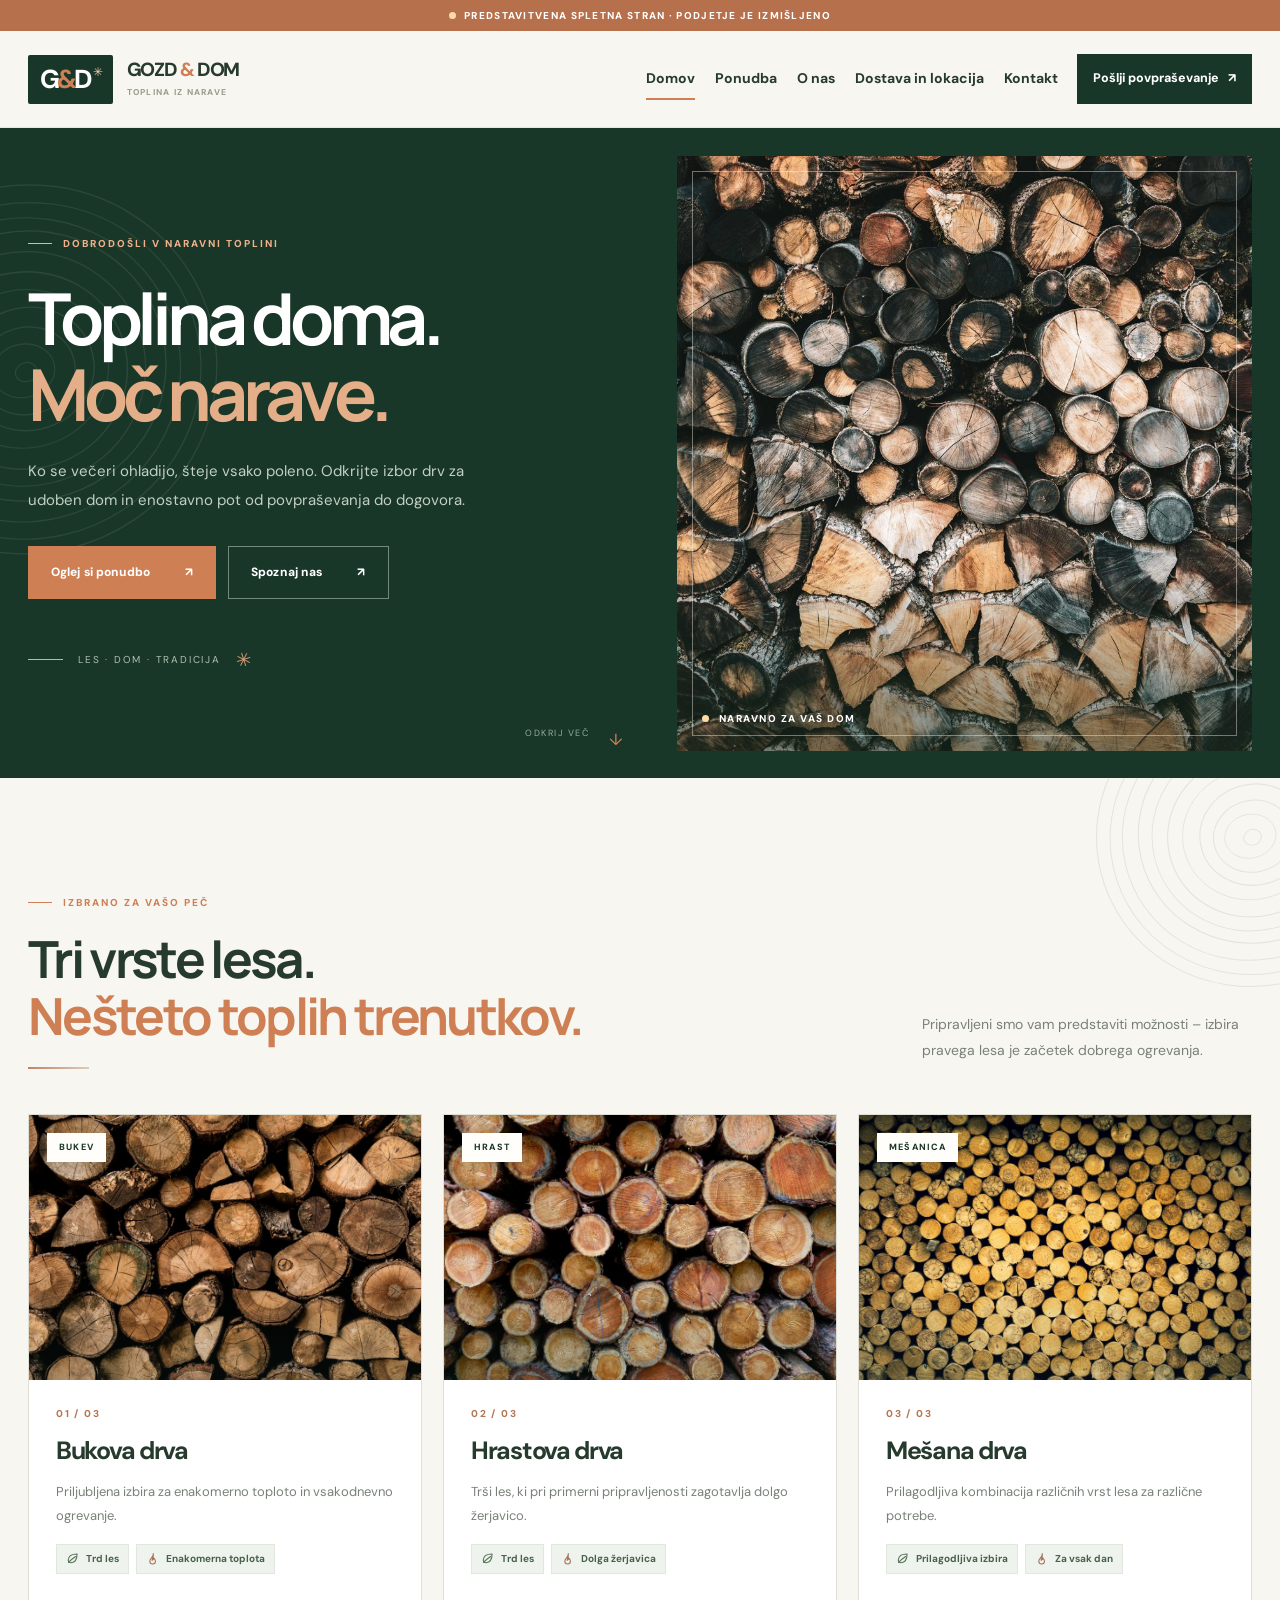
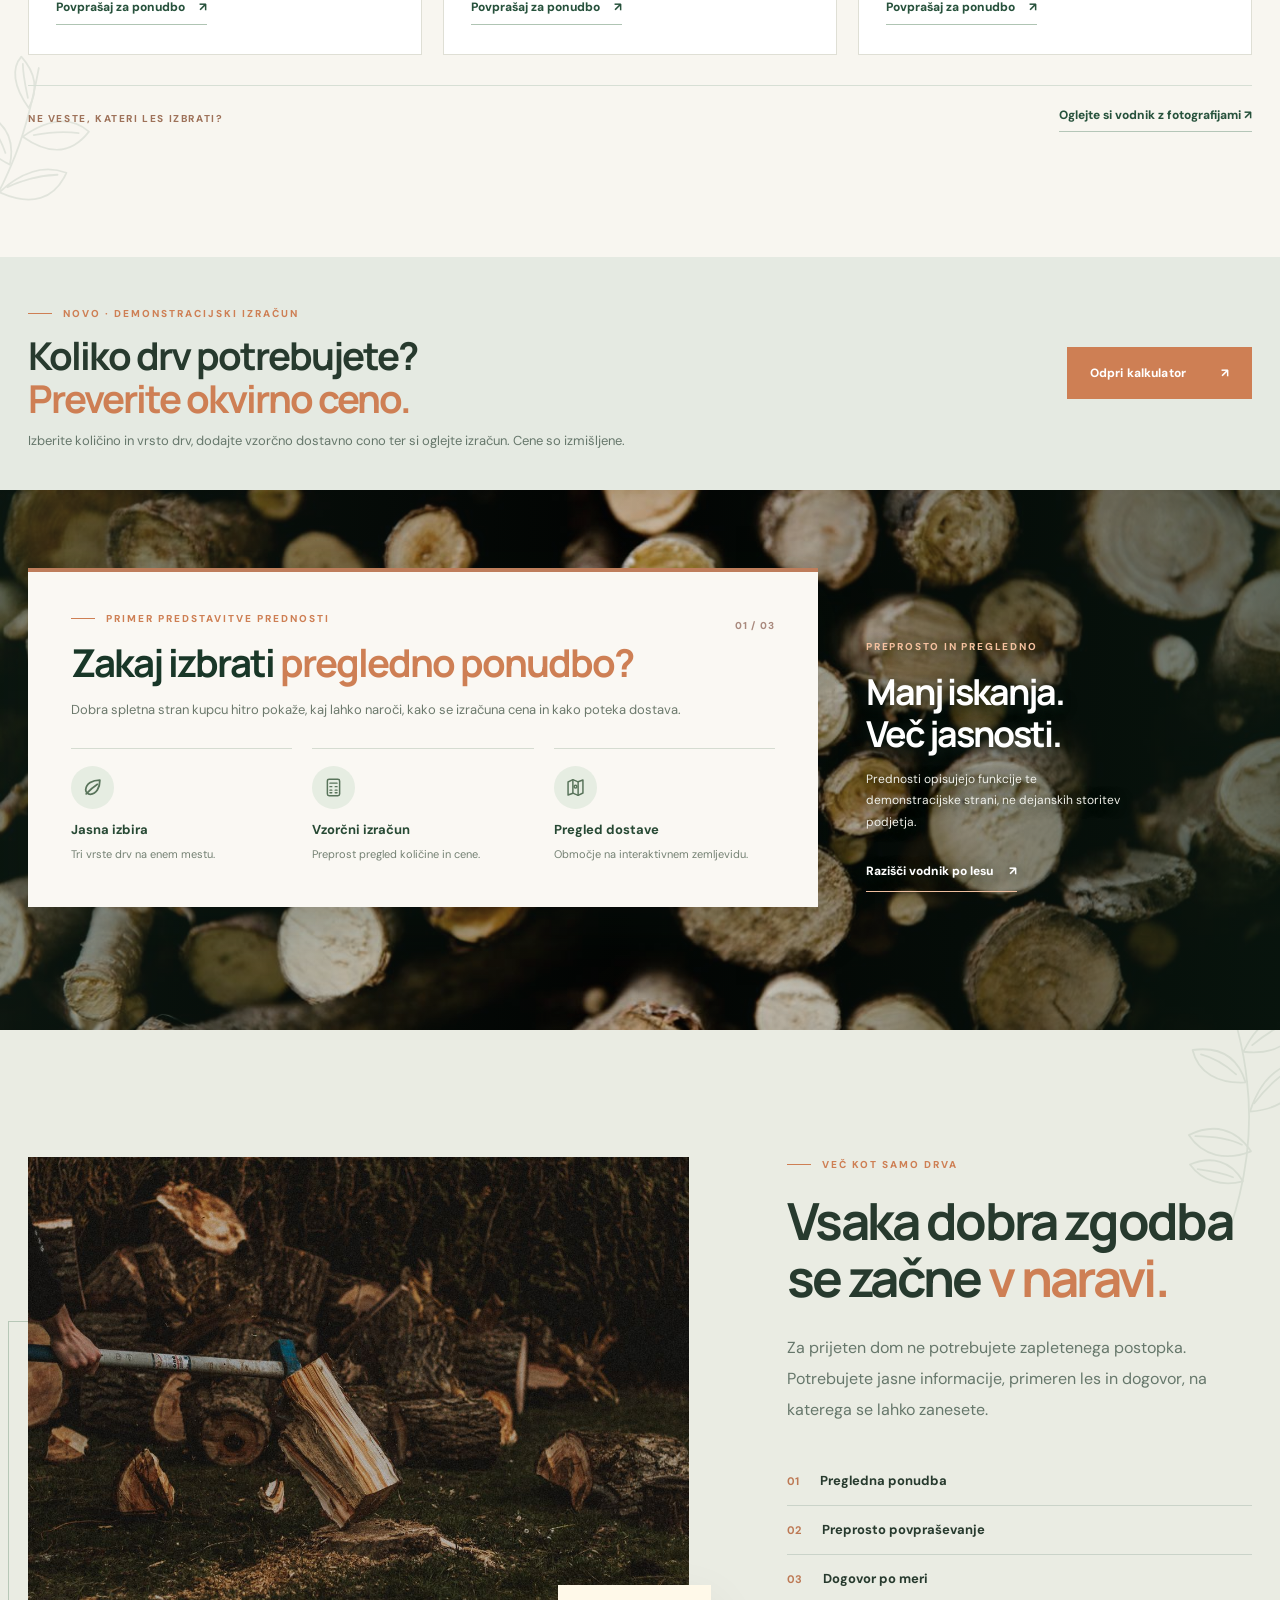
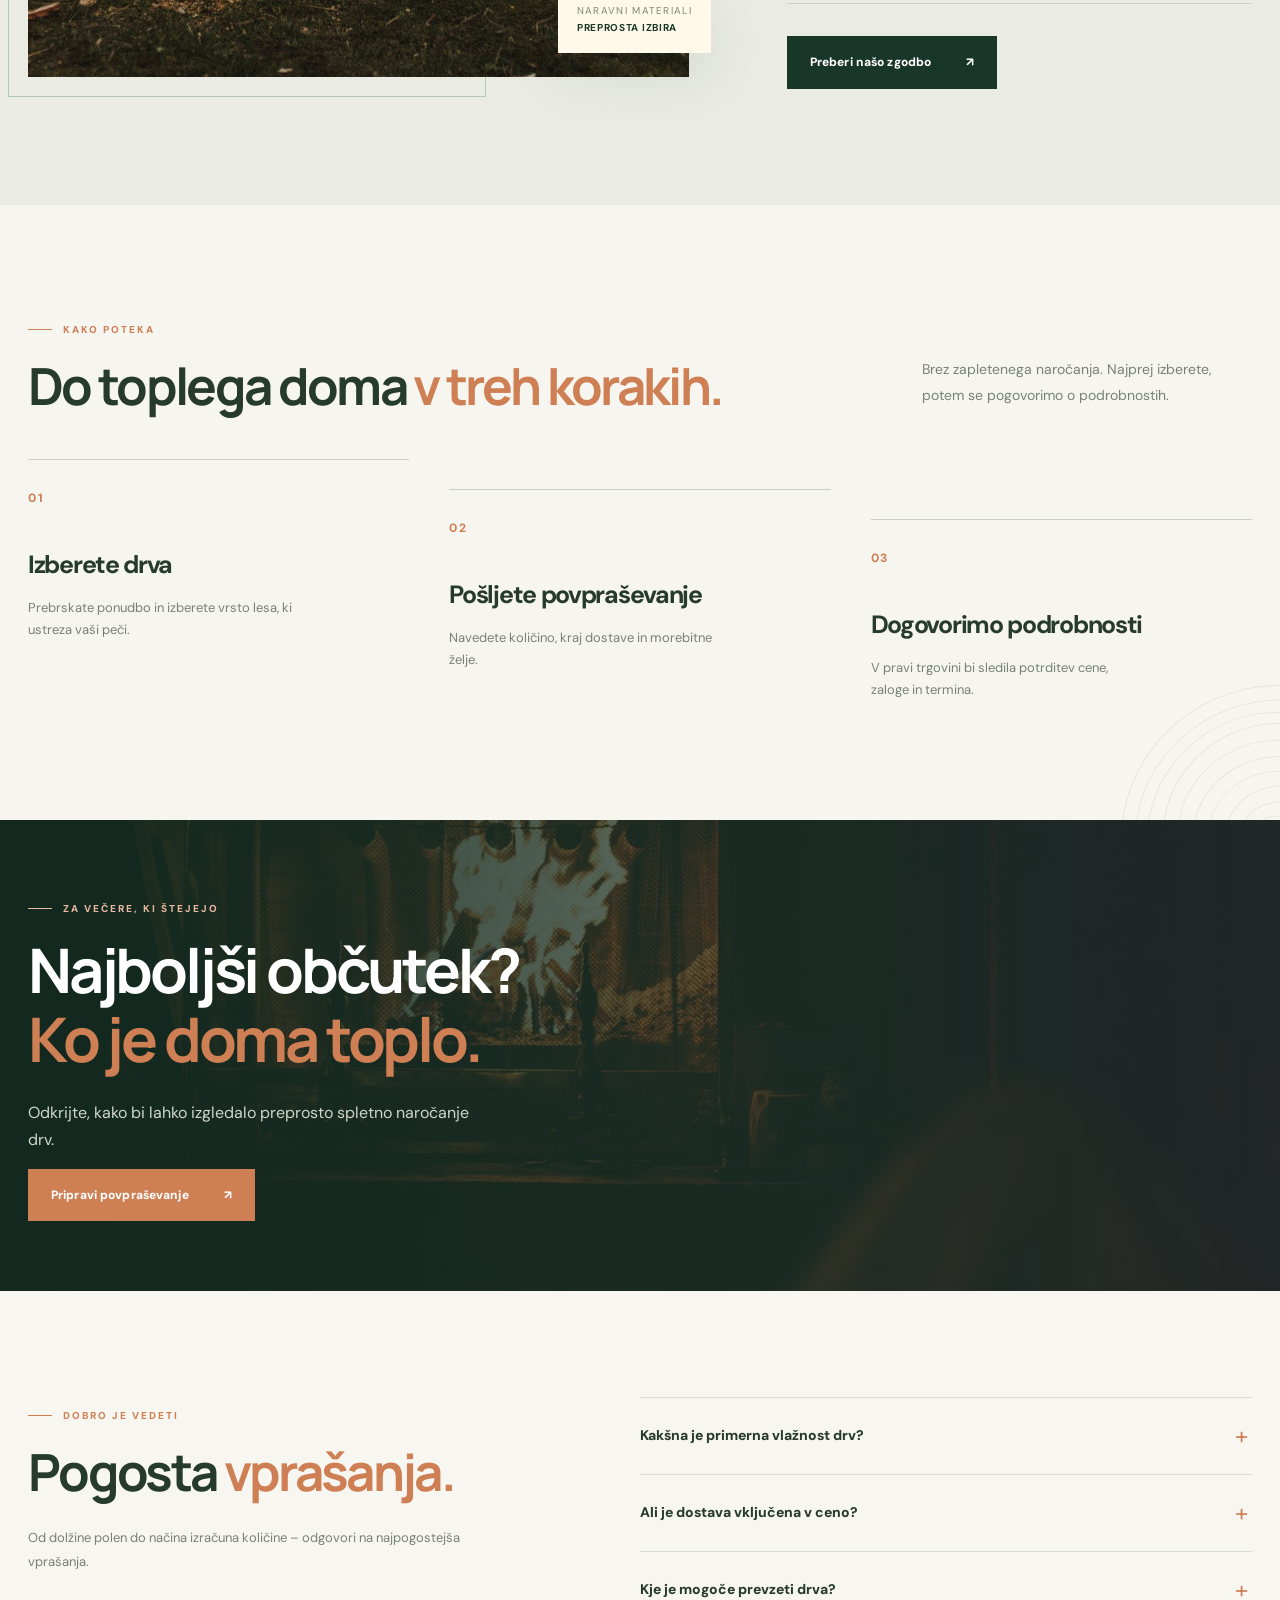
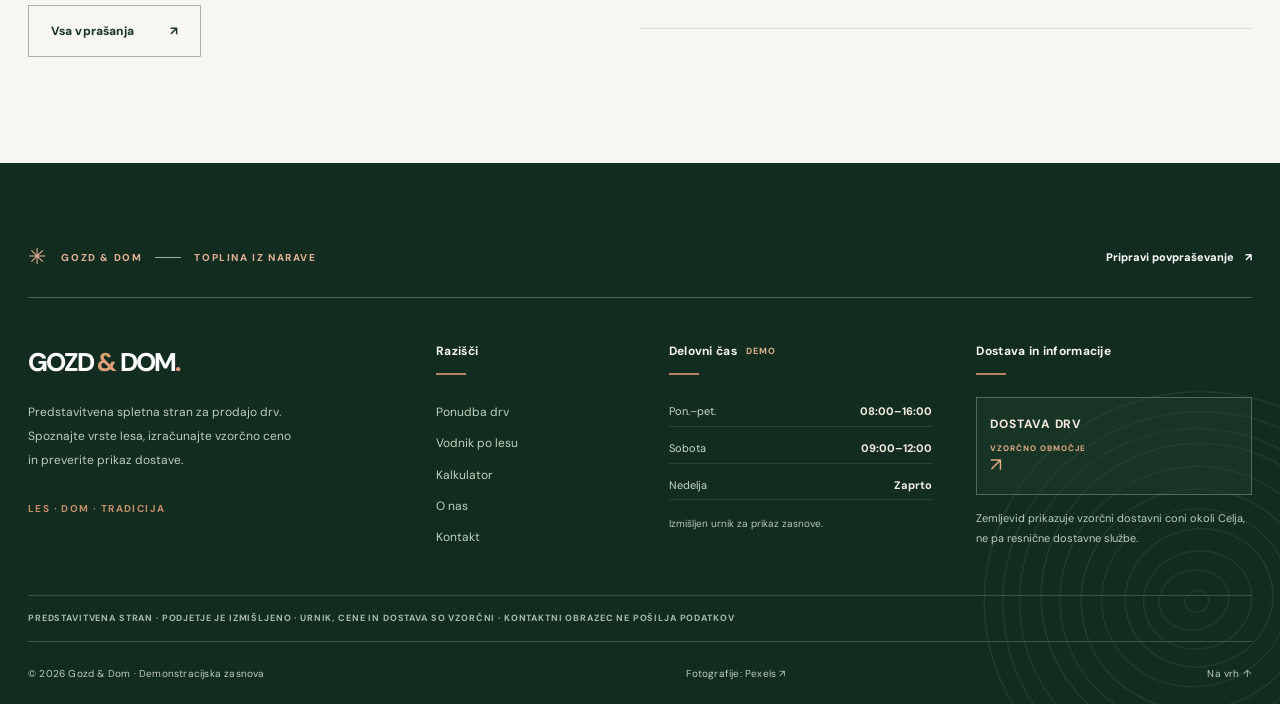
==== commit 9537e271: "Enlarge header branding and link footer delivery tile on all pages" ====
--- a/index.html
+++ b/index.html
@@ -62,9 +62,9 @@
       </div>
       <div class="footer-service">
         <h3>Dostava in informacije</h3>
-        <div class="footer-delivery-mark"><span class="footer-delivery-icon" aria-hidden="true"></span><span>DOSTAVA DRV<small>VZORČNO OBMOČJE</small></span></div>
+        <a class="footer-delivery-mark" href="dostava.html#obmocje" aria-label="Poglej, kje bi bila dostava mogoča – vzorčno območje"><span class="footer-delivery-icon" aria-hidden="true"></span><span>DOSTAVA DRV<small>VZORČNO OBMOČJE</small></span></a>
         <p>Zemljevid prikazuje vzorčni dostavni coni okoli Celja, ne pa resnične dostavne službe.</p>
-        <a class="footer-map-link" href="dostava.html#obmocje">Oglej si območje dostave <span aria-hidden="true">↗</span></a>
+        
       </div>
     </div>
     <div class="footer-disclaimer">PREDSTAVITVENA STRAN · PODJETJE JE IZMIŠLJENO · URNIK, CENE IN DOSTAVA SO VZORČNI · KONTAKTNI OBRAZEC NE POŠILJA PODATKOV</div>
--- a/styles.css
+++ b/styles.css
@@ -357,3 +357,43 @@
  .wood-guide-photo-badge{font-size:9px}
 }
 @media(prefers-reduced-motion:reduce){.why-benefit{transition:none!important}}
+
+
+/* Header readability and linked delivery card — Oct 2026 */
+.nav-wrap{min-height:96px;gap:19px}
+.brand{gap:14px}
+.brand-mark{font-size:26px;padding:11px 17px 12px 12px}
+.brand-star{font-size:12px;top:-12px}
+.brand-name{font-size:19px}
+.brand-name small{font-size:8.5px;letter-spacing:.15em;margin-top:7px}
+.nav{gap:20px}
+.nav a{font-size:14px}
+.header-cta{font-size:12.5px;padding:14px 16px}
+.footer-delivery-mark{color:inherit;cursor:pointer;transition:background .2s ease,border-color .2s ease,transform .2s ease}
+.footer-delivery-mark::after{content:"↗";margin-left:auto;font-size:19px;line-height:1;color:#e4b08a;transition:transform .2s ease}
+.footer-delivery-mark:hover,.footer-delivery-mark:focus-visible{background:#2e5640;border-color:#d09a70;transform:translateY(-2px)}
+.footer-delivery-mark:hover::after,.footer-delivery-mark:focus-visible::after{transform:translate(2px,-2px)}
+.footer-delivery-mark:focus-visible{outline:2px solid #f1bd96;outline-offset:4px}
+@media(max-width:1080px){
+ .nav-wrap{gap:15px}
+ .nav{gap:13px}
+ .nav a{font-size:12.5px}
+ .brand-name{font-size:18px}
+}
+@media(max-width:760px){
+ .nav-wrap{min-height:79px;gap:12px}
+ .brand{gap:11px}
+ .brand-mark{font-size:22px;padding:9px 14px 10px 10px}
+ .brand-star{font-size:10px;top:-10px}
+ .brand-name{font-size:17px}
+ .brand-name small{font-size:7.5px;margin-top:6px}
+ .nav a{font-size:16px}
+}
+@media(max-width:420px){
+ .brand-name{font-size:16px}
+ .brand-name small{font-size:7px}
+ .brand-mark{font-size:21px}
+}
+@media(prefers-reduced-motion:reduce){
+ .footer-delivery-mark,.footer-delivery-mark::after{transition:none!important}
+}
